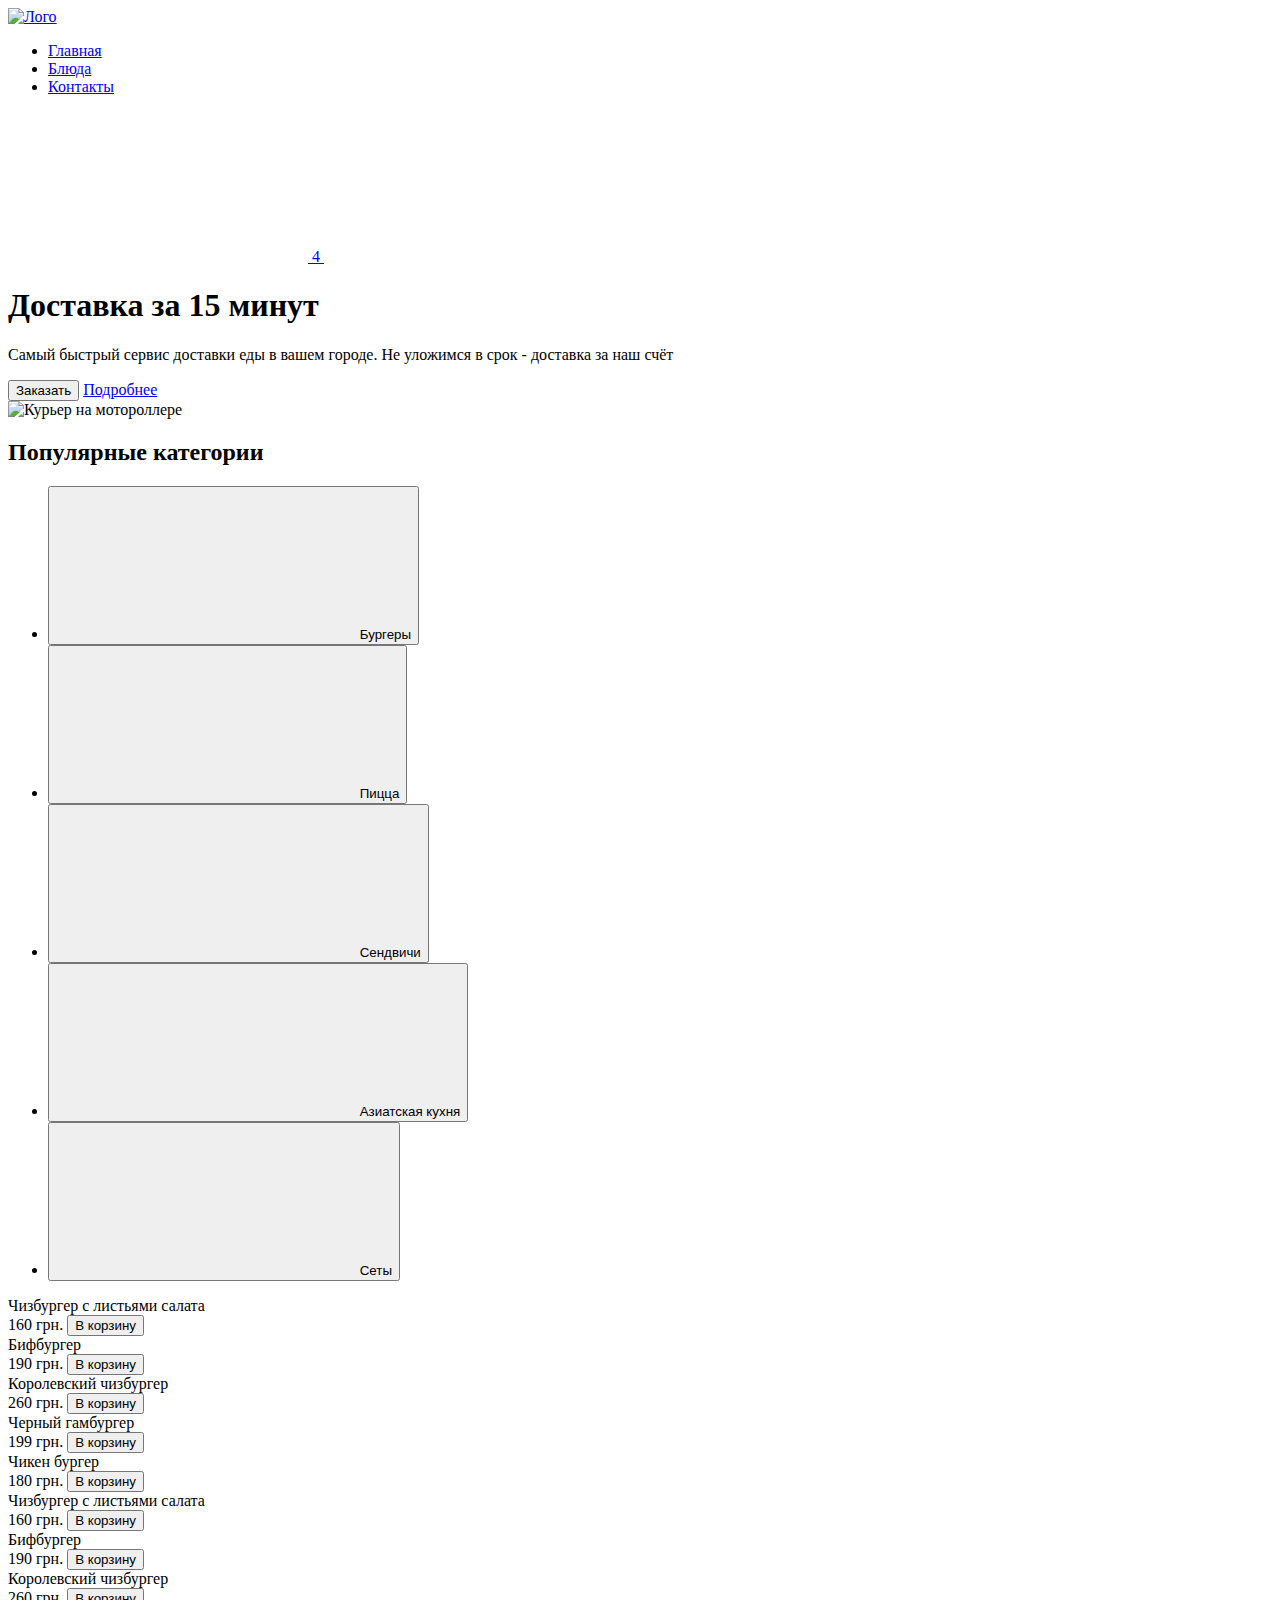
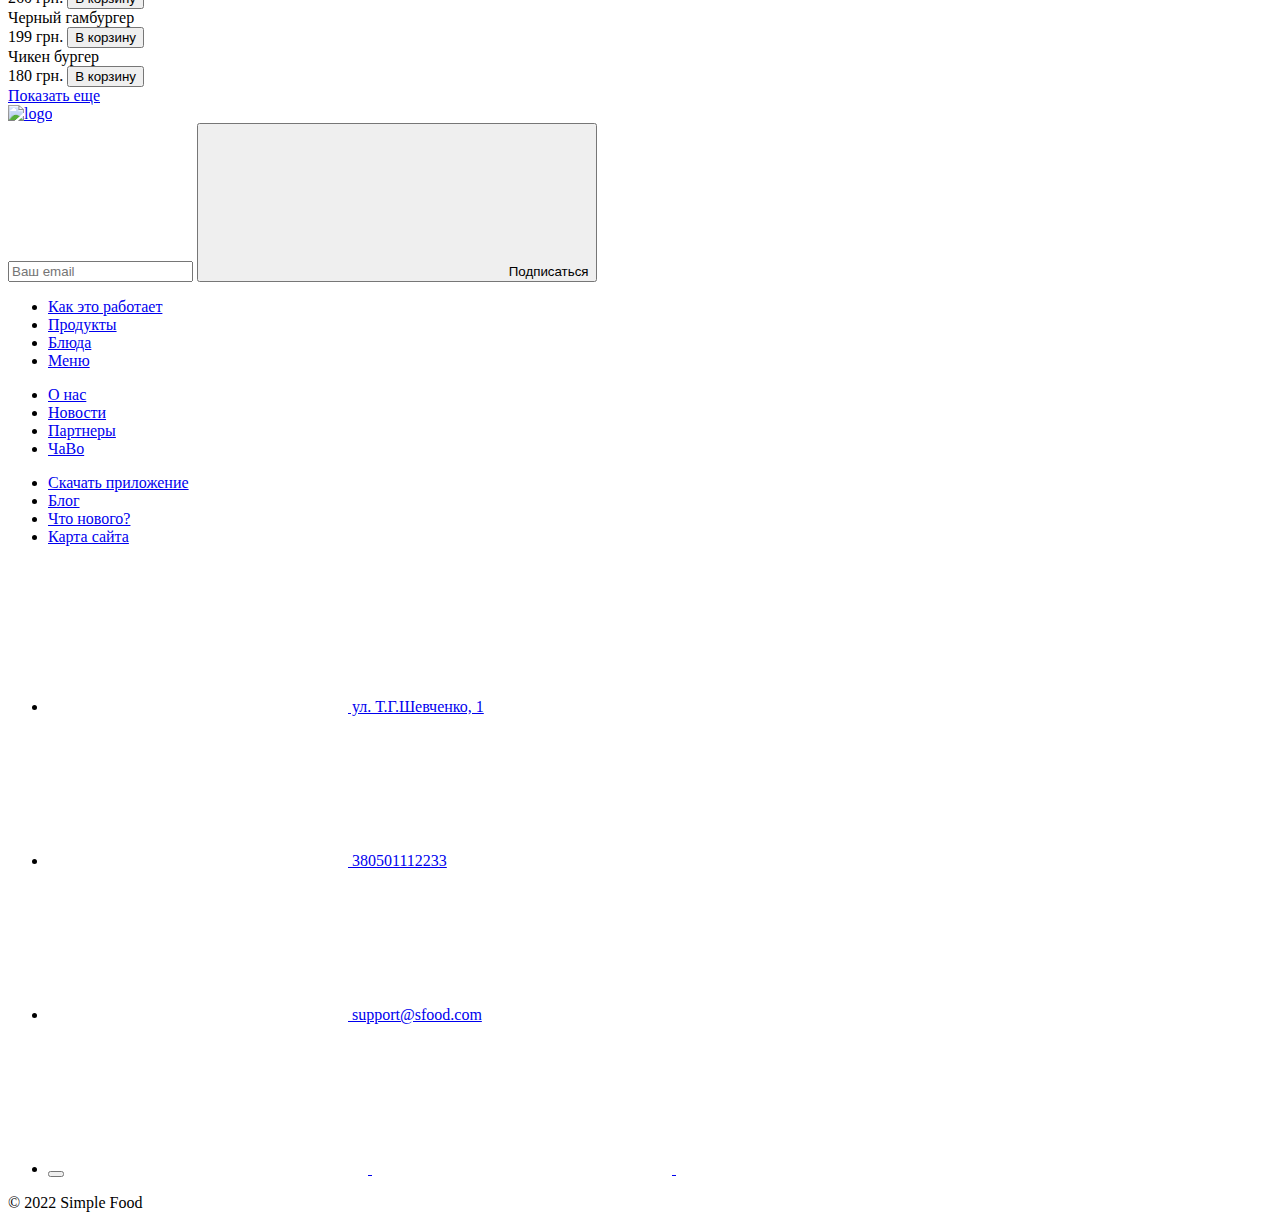
==== index.html @ 5a2f3fa0 "Add files via upload" ====
<!DOCTYPE html>
<html lang="ru">

<head>
  <meta charset="UTF-8">
  <meta http-equiv="X-UA-Compatible" content="IE=edge">
  <meta name="viewport" content="width=device-width, initial-scale=1.0">
  <title>Simple Food | Главная страница</title>
  <link rel="icon" href="images/favicon@2x.svg" type="image/x-icon">
  <link rel="shortcut icon" href="images/favicon.svg" type="image/x-icon">
  <link rel="stylesheet" href="css/style.min.css">
</head>

<body>

  <header class="header">
  <div class="container">
    <div class="header__inner">
      <a class="logo" href="#">
        <img class="logo__img" src="images/logo.svg" width="200" height="39" alt="Лого">
      </a>
      <nav class="menu">
        <ul class="menu__list">
          <li class="menu__list-item">
            <a class="menu__list-link" href="#">
              Главная
            </a>
          </li>
          <li class="menu__list-item">
            <a class="menu__list-link" href="#">
              Блюда
            </a>
          </li>
          <li class="menu__list-item">
            <a class="menu__list-link" href="#">
              Контакты
            </a>
          </li>
        </ul>
        <div class="user-nav">
          <a class="user-nav__link" href="#">
            <svg class="user-nav__link-svg">
              <use xlink:href="images/sprite.svg#icon-search"></use>
            </svg>
          </a>
          <a class="user-nav__link" href="#">
            <span class="user-nav__num">
              4
            </span>
            <svg class="user-nav__link-svg">
              <use xlink:href="images/sprite.svg#icon-cart"></use>
            </svg>
          </a>
        </div>
      </nav>
    </div>
</header>
  
  <mail>
    
    <section class="hero section">
  <div class="container">
    <div class="hero__inner">
      <div class="hero__aside">
        <h1 class="hero__title title">
          Доставка
          <span class="hero__subtitle" >за 15 минут</span>
        </h1>
        <p class="hero__text">
          Самый быстрый сервис доставки еды в вашем городе. Не уложимся в срок - доставка за наш счёт
        </p>
        <div class="hero__wrapper">
          <button class="hero__btn btn">
            Заказать
          </button>
          <a class="link" href="#">
            Подробнее
          </a>
        </div>
      </div>
      <img class="hero__img" src="images/guy.png" alt="Курьер на мотороллере">
    </div>
  </div>
</section>
    <section class="categories section">
  <div class="container">
    <h2 class="categories__title title">
      Популярные категории
    </h2>
    <ul class="filters">
      <li class="filters__item">
        <button class="filters__item-btn btn" type="button" data-filter=".category-burgers">
          <svg class="filters__link-svg">
            <use xlink:href="images/sprite.svg#icon-category-burger"></use>
          </svg>
          Бургеры
        </button>
      </li>
      <li class="filters__item">
        <button class="filters__item-btn btn" type="button" data-filter=".category-pizza">
          <svg class="filters__link-svg">
            <use xlink:href="images/sprite.svg#icon-category-pizza"></use>
          </svg>
          Пицца
        </button>
      </li>
      <li class="filters__item">
        <button class="filters__item-btn btn" type="button" data-filter=".category-sandwich">
          <svg class="filters__link-svg">
            <use xlink:href="images/sprite.svg#icon-category-sandvich"></use>
          </svg>
          Сендвичи
        </button>
      </li>
      <li class="filters__item">
        <button class="filters__item-btn btn" type="button" data-filter=".category-asianfood">
          <svg class="filters__link-svg">
            <use xlink:href="images/sprite.svg#icon-category-asia"></use>
          </svg>
          Азиатская кухня
        </button>
      </li>
      <li class="filters__item">
        <button class="filters__item-btn btn" type="button" data-filter=".category-setmenu">
          <svg class="filters__link-svg">
            <use xlink:href="images/sprite.svg#icon-category-dish"></use>
          </svg>
          Cеты
        </button>
      </li>
    </ul>
    <div class="categories__content">
      <article class="categories__item categories__item--chees mix category-burgers">
        <div class="categories__item-name">
          Чизбургер с листьями салата
        </div>
        <div class="categories__item-box">
          <span class="categories__item-sum">
            160 грн.
          </span>
          <button class="categories__btn btn">
            В корзину
          </button>
        </div>
      </article>
      <article class="categories__item categories__item--beef mix category-burgers">
        <div class="categories__item-name">
          Бифбургер
        </div>
        <div class="categories__item-box">
          <span class="categories__item-sum">
            190 грн.
          </span>
          <button class="categories__btn btn">
            В корзину
          </button>
        </div>
      </article>
      <article class="categories__item categories__item--king mix category-burgers">
        <div class="categories__item-name">
          Королевский чизбургер
        </div>
        <div class="categories__item-box">
          <span class="categories__item-sum">
            260 грн.
          </span>
          <button class="categories__btn btn">
            В корзину
          </button>
        </div>
      </article>
      <article class="categories__item categories__item--black mix category-burgers">
        <div class="categories__item-name">
          Черный гамбургер
        </div>
        <div class="categories__item-box">
          <span class="categories__item-sum">
            199 грн.
          </span>
          <button class="categories__btn btn">
            В корзину
          </button>
        </div>
      </article>
      <article class="categories__item categories__item--cheeken mix category-burgers">
        <div class="categories__item-name">
          Чикен бургер
        </div>
        <div class="categories__item-box">
          <span class="categories__item-sum">
            180 грн.
          </span>
          <button class="categories__btn btn">
            В корзину
          </button>
        </div>
      </article>
      <article class="categories__item categories__item--chees mix category-burgers">
        <div class="categories__item-name">
          Чизбургер с листьями салата
        </div>
        <div class="categories__item-box">
          <span class="categories__item-sum">
            160 грн.
          </span>
          <button class="categories__btn btn">
            В корзину
          </button>
        </div>
      </article>
      <article class="categories__item categories__item--beef mix category-burgers">
        <div class="categories__item-name">
          Бифбургер
        </div>
        <div class="categories__item-box">
          <span class="categories__item-sum">
            190 грн.
          </span>
          <button class="categories__btn btn">
            В корзину
          </button>
        </div>
      </article>
      <article class="categories__item categories__item--king mix category-burgers">
        <div class="categories__item-name">
          Королевский чизбургер
        </div>
        <div class="categories__item-box">
          <span class="categories__item-sum">
            260 грн.
          </span>
          <button class="categories__btn btn">
            В корзину
          </button>
        </div>
      </article>
      <article class="categories__item categories__item--black mix category-burgers">
        <div class="categories__item-name">
          Черный гамбургер
        </div>
        <div class="categories__item-box">
          <span class="categories__item-sum">
            199 грн.
          </span>
          <button class="categories__btn btn">
            В корзину
          </button>
        </div>
      </article>
      <article class="categories__item categories__item--cheeken mix category-burgers">
        <div class="categories__item-name">
          Чикен бургер
        </div>
        <div class="categories__item-box">
          <span class="categories__item-sum">
            180 грн.
          </span>
          <button class="categories__btn btn">
            В корзину
          </button>
        </div>
      </article>
    </div>
    <a class="link" href="#">
      Показать еще
    </a>
  </div>
</section>
    
  </mail>

  <footer class="footer">
  <div class="container">
    <div class="footer-top">
      <div class="footer-top__items footer-top__form">
        <a class="logo footer-top__logo" href="#">
          <img class="logo__img" src="images/logo.svg" alt="logo">
        </a>
        <form class="footer-top__form" action="#">
          <input class="footer-top__form-input" type="email" placeholder="Ваш email" required>
          <button class="footer-top__form-btn btn" type="submit">
            <svg class="footer-top__form-svg">
              <use xlink:href="images/sprite.svg#icon-telegram"></use>
            </svg>
            Подписаться
          </button>
        </form>
      </div>
      <ul class="footer-top__items">
        <li class="footer-top__item">
          <a class="footer-top__link" href="#">
            Как это работает
          </a>
        </li>
        <li class="footer-top__item">
          <a class="footer-top__link" href="#">
            Продукты
          </a>
        </li>
        <li class="footer-top__item">
          <a class="footer-top__link" href="#">
            Блюда
          </a>
        </li>
        <li class="footer-top__item">
          <a class="footer-top__link" href="#">
            Меню
          </a>
        </li>
      </ul>
      <ul class="footer-top__items">
        <li class="footer-top__item">
          <a class="footer-top__link" href="#">
            О нас
          </a>
        </li>
        <li class="footer-top__item">
          <a class="footer-top__link" href="#">
            Новости
          </a>
        </li>
        <li class="footer-top__item">
          <a class="footer-top__link" href="#">
            Партнеры
          </a>
        </li>
        <li class="footer-top__item">
          <a class="footer-top__link" href="#">ЧаВо</a>
        </li>
      </ul>
      <ul class="footer-top__items">
        <li class="footer-top__item">
          <a class="footer-top__link" href="#">
            Скачать приложение
          </a>
        </li>
        <li class="footer-top__item">
          <a class="footer-top__link" href="#">
            Блог
          </a>
        </li>
        <li class="footer-top__item">
          <a class="footer-top__link" href="#">
            Что нового?
          </a>
        </li>
        <li class="footer-top__item">
          <a class="footer-top__link" href="#">
            Карта сайта
          </a>
        </li>
      </ul>
      <ul class="footer-top__items">
        <li class="footer-top__item footer-top__item-contact footer-top__item-contact--address">
          <a class="footer-top__link" href="#">
            <svg class="user-nav__link-svg">
              <use xlink:href="images/sprite.svg#icon-location"></use>
            </svg>
            ул. Т.Г.Шевченко, 1
          </a>
        </li>
        <li class="footer-top__item footer-top__item-contact footer-top__item-contact--phone">
          <a class="footer-top__link" href="#">
            <svg class="user-nav__link-svg">
              <use xlink:href="images/sprite.svg#icon-call"></use>
            </svg>
            380501112233
          </a>
        </li>
        <li class="footer-top__item footer-top__item-contact footer-top__item-contact--email">
          <a class="footer-top__link" href="#">
            <svg class="user-nav__link-svg">
              <use xlink:href="images/sprite.svg#icon-message"></use>
            </svg>
            support@sfood.com
          </a>
        </li>
        <li class="footer-top__item footer-top__social-list">
          <button class="pop-btn">
            <a class="pop-link" href="#http://facebook.com" target="_blank">
            </a>
          </button>
          <a class="footer-top__social-link" href="http://facebook.com" target="_blank">
            <svg class="footer-top__link-svg">
              <use xlink:href="images/sprite.svg#icon-facebook"></use>
            </svg>
          </a>
          <a class="footer-top__social-link" href="http://twitter.com" target="_blank">
            <svg class="footer-top__link-svg">
              <use xlink:href="images/sprite.svg#icon-twitter"></use>
            </svg>
          </a>
          <a class="footer-top__social-link" href="http://instagram.com" target="_blank">
            <svg class="footer-top__link-svg">
              <use xlink:href="images/sprite.svg#icon-instagram"></use>
            </svg>
          </a>
        </li>
      </ul>
    </div>
  </div>
  <div class="footer-bottom">
    <p class="footer-bottom__copy">
      © 2022 Simple Food
    </p>
  </div>

</footer>
  
  <script src="js/main.min.js"></script>
</body>

</html>
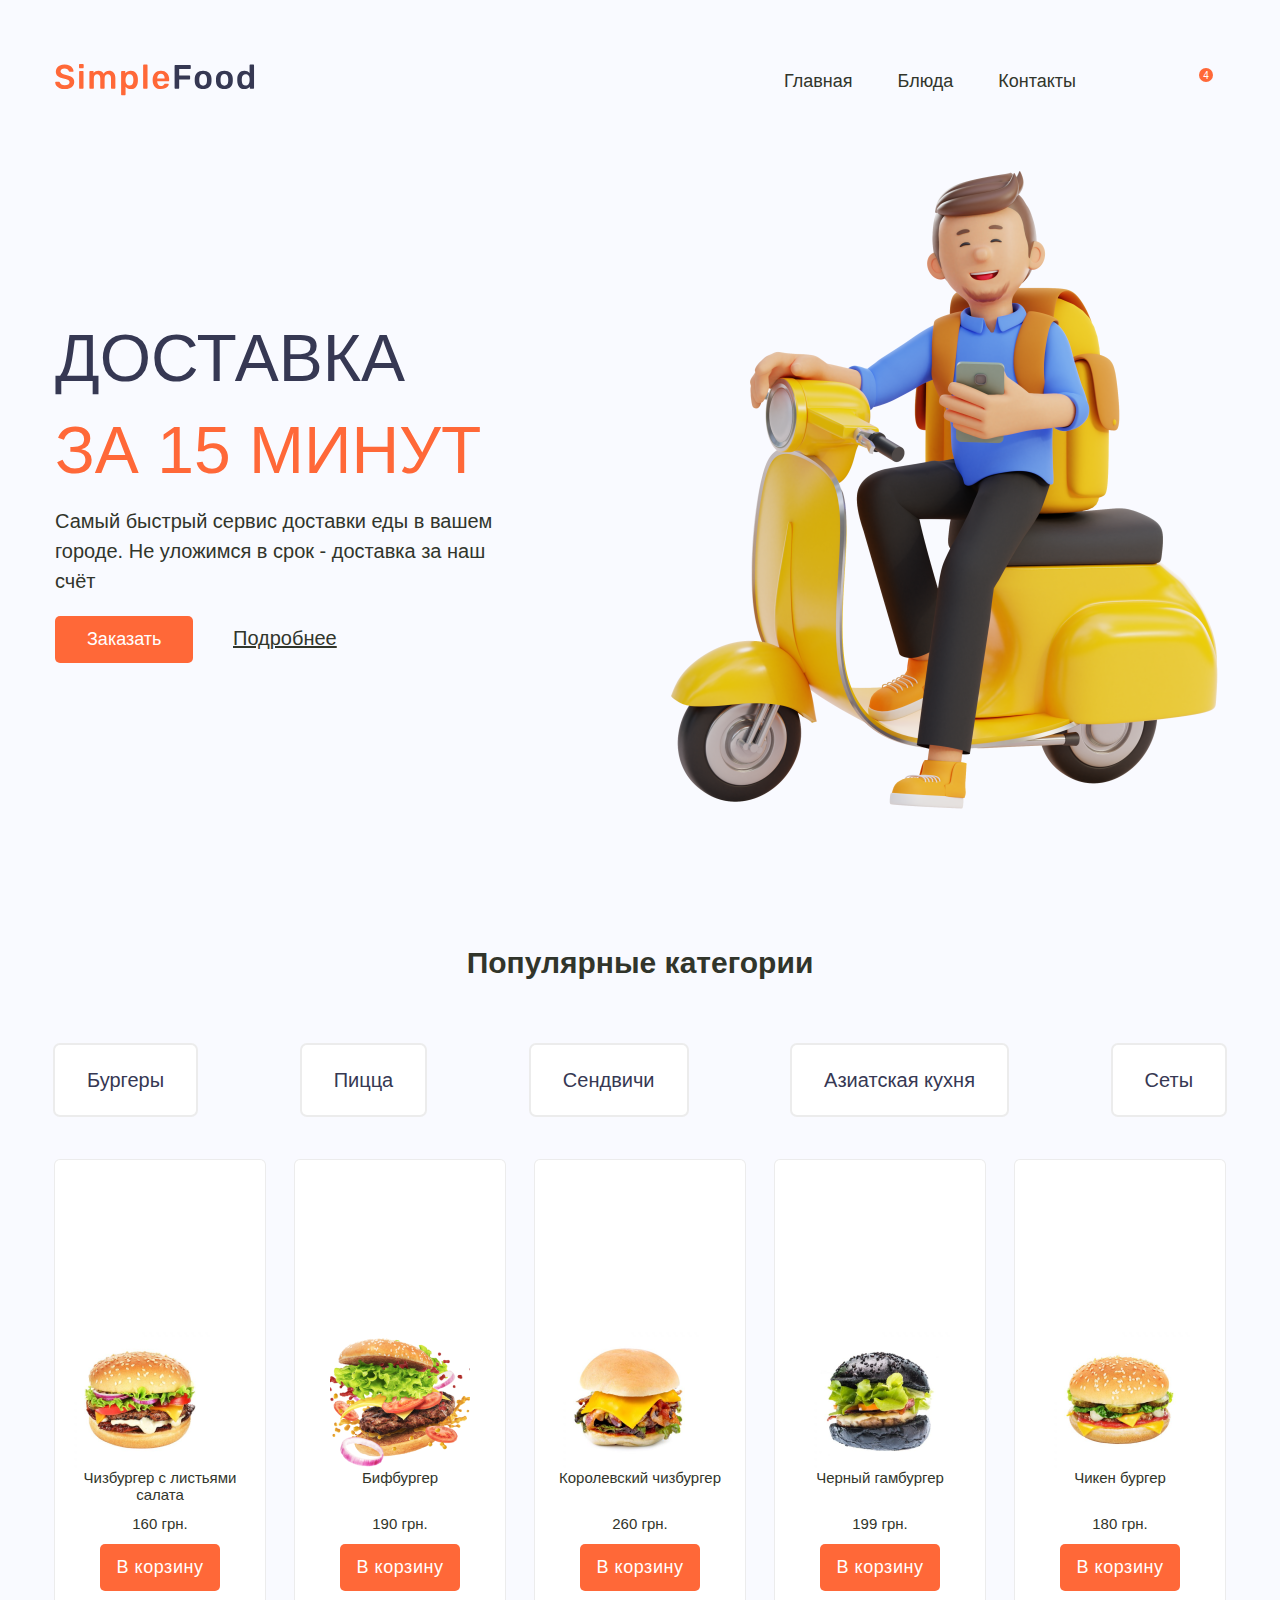
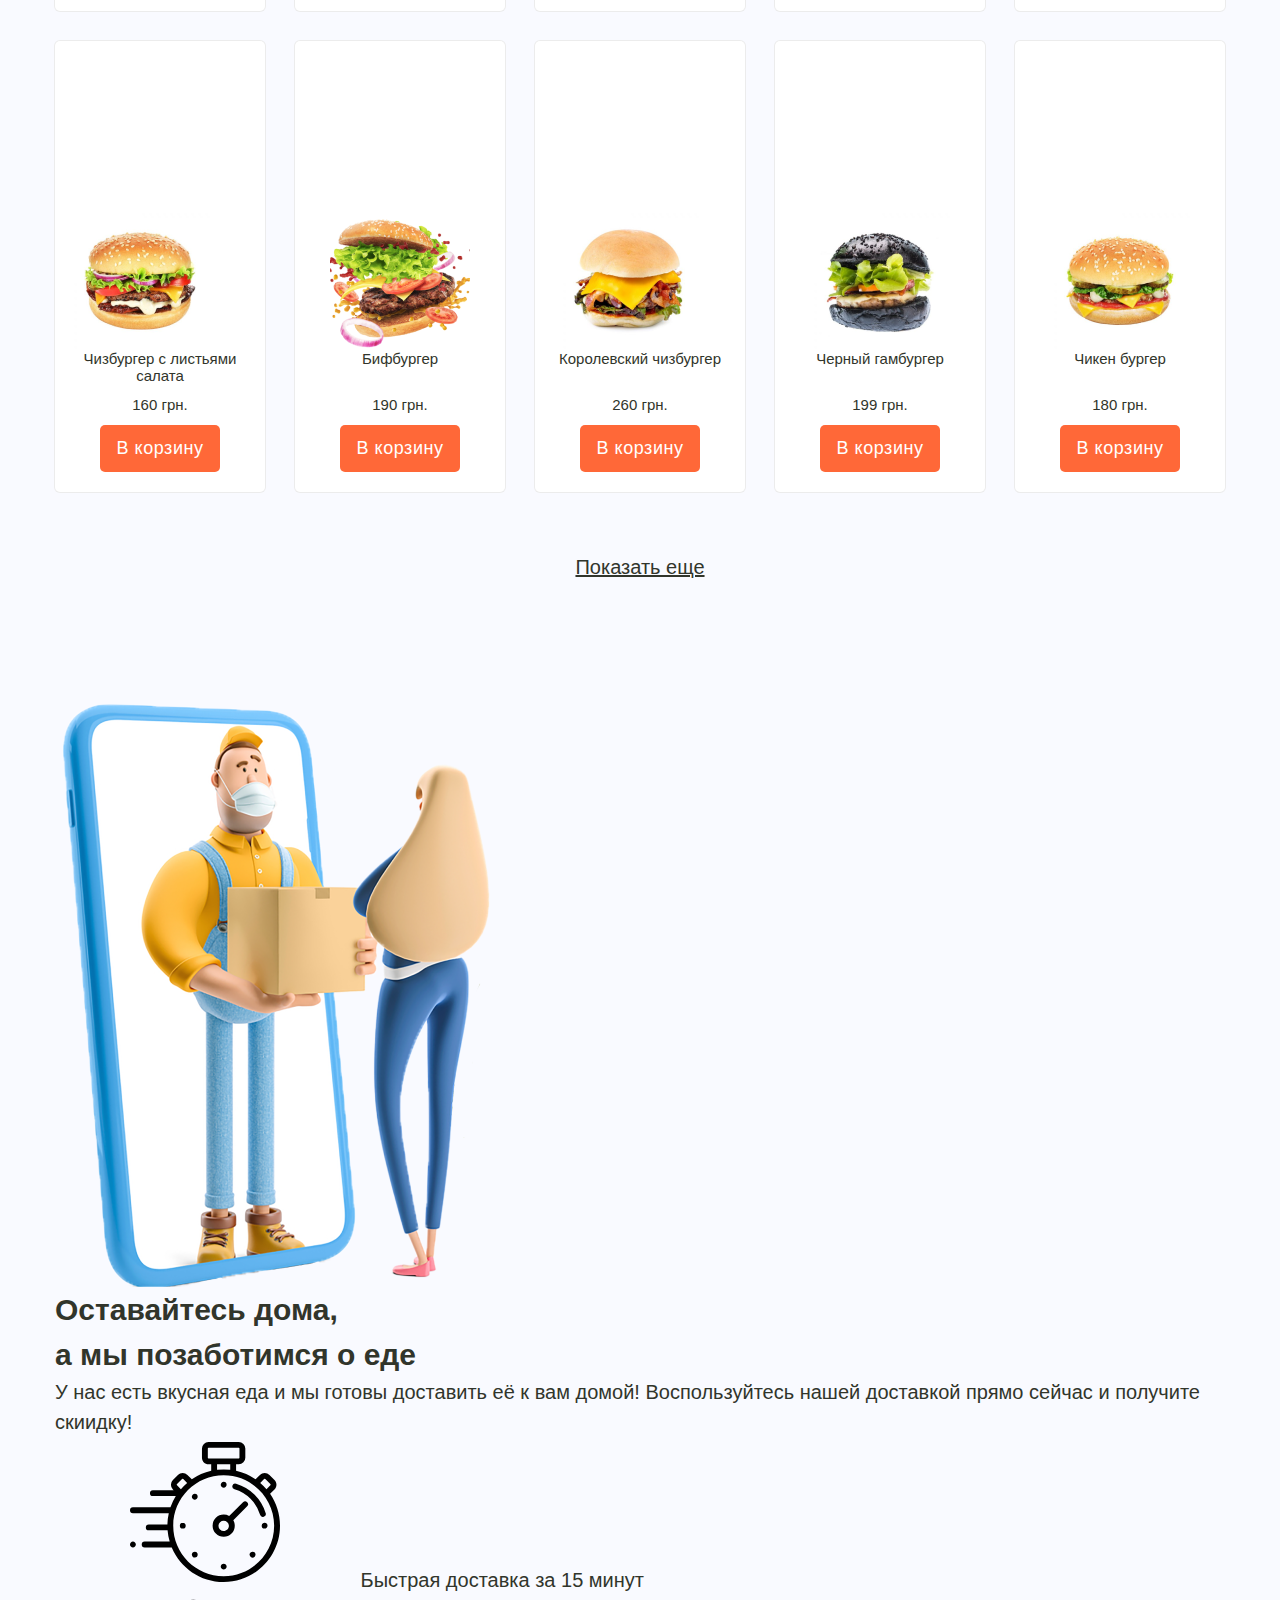
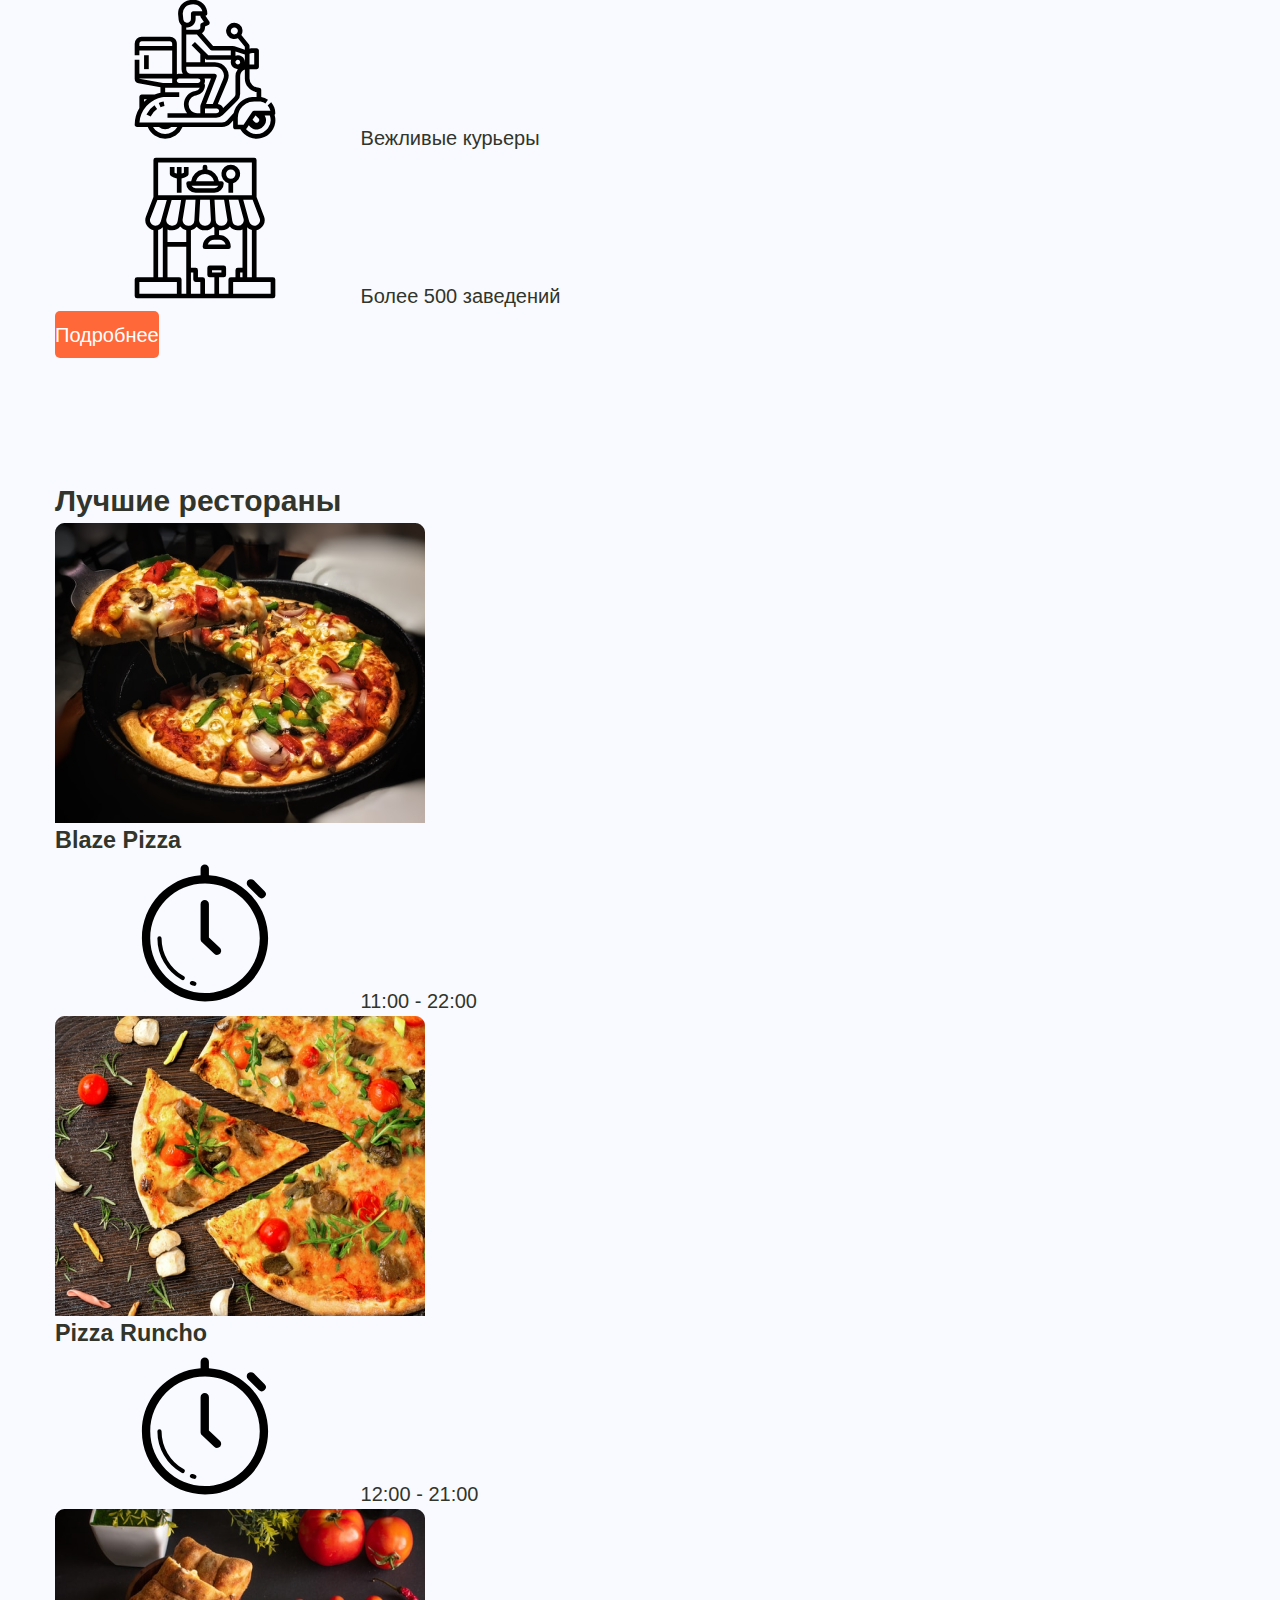
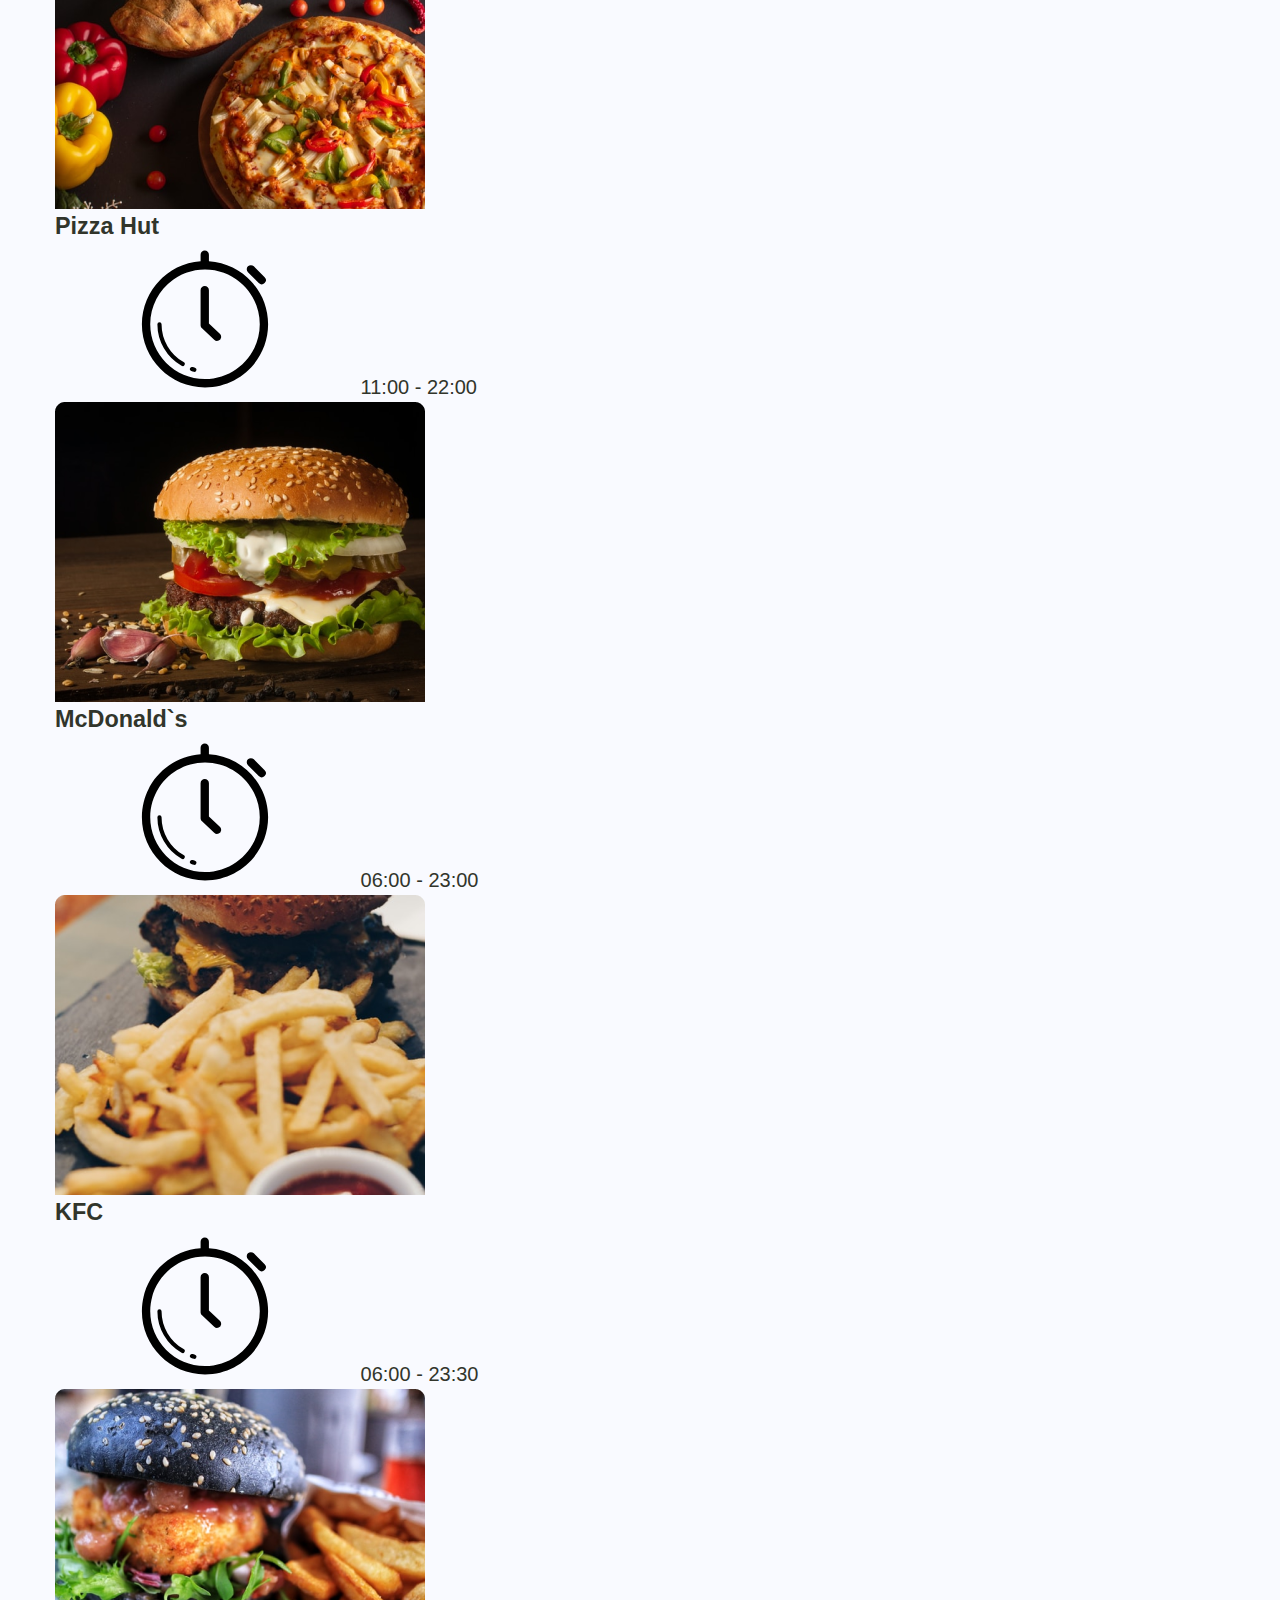
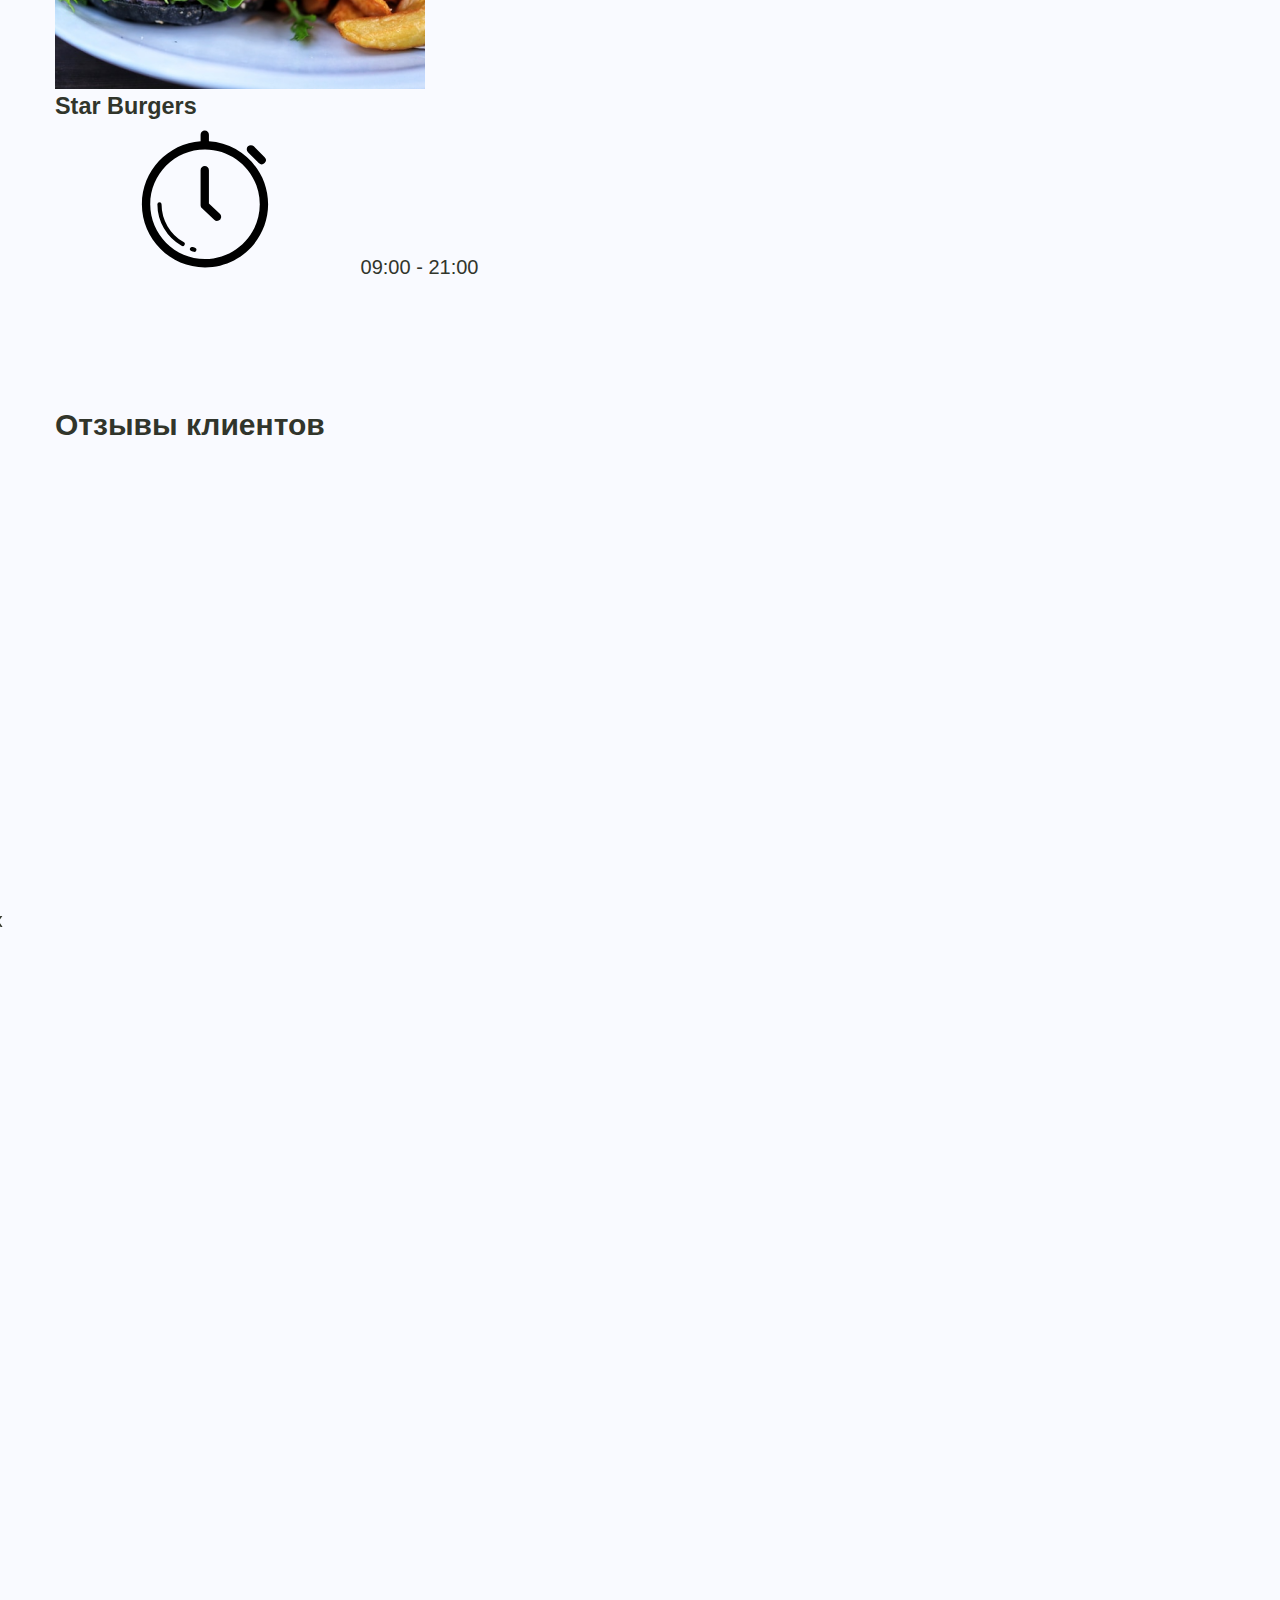
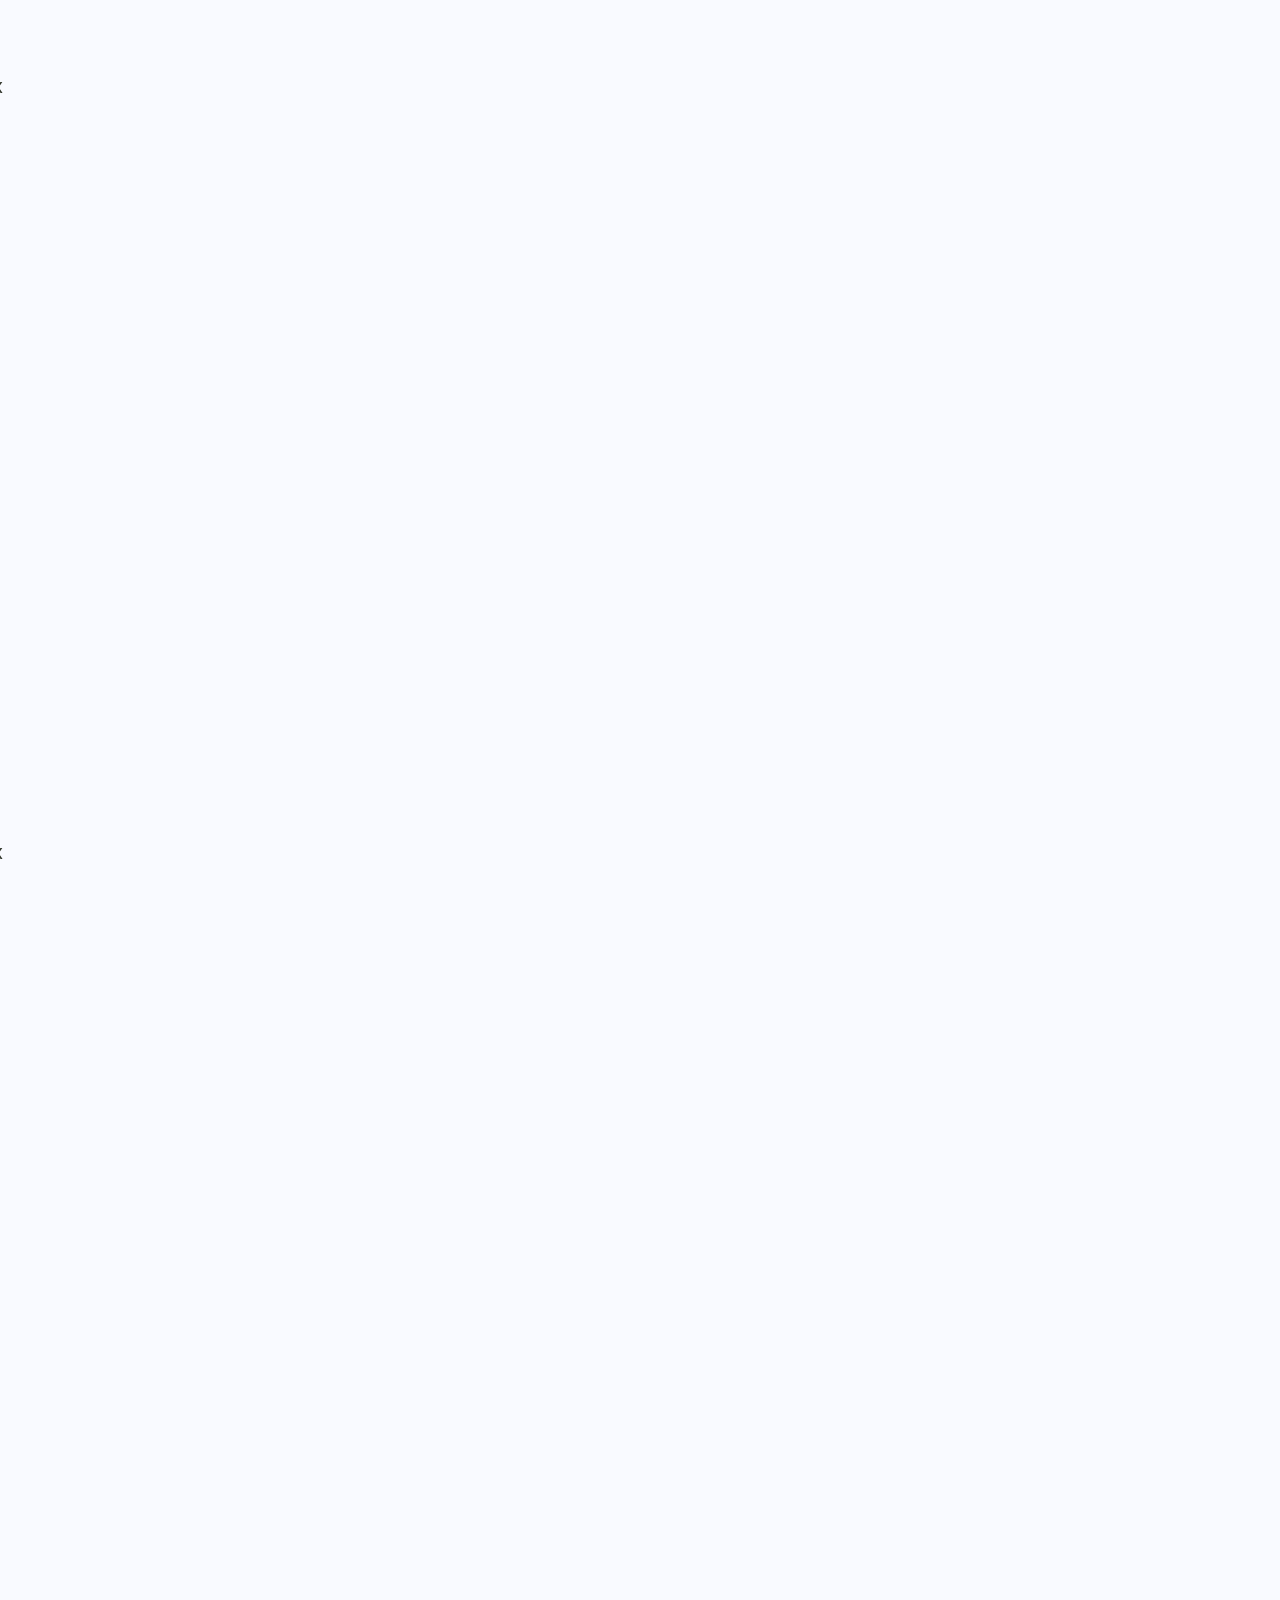
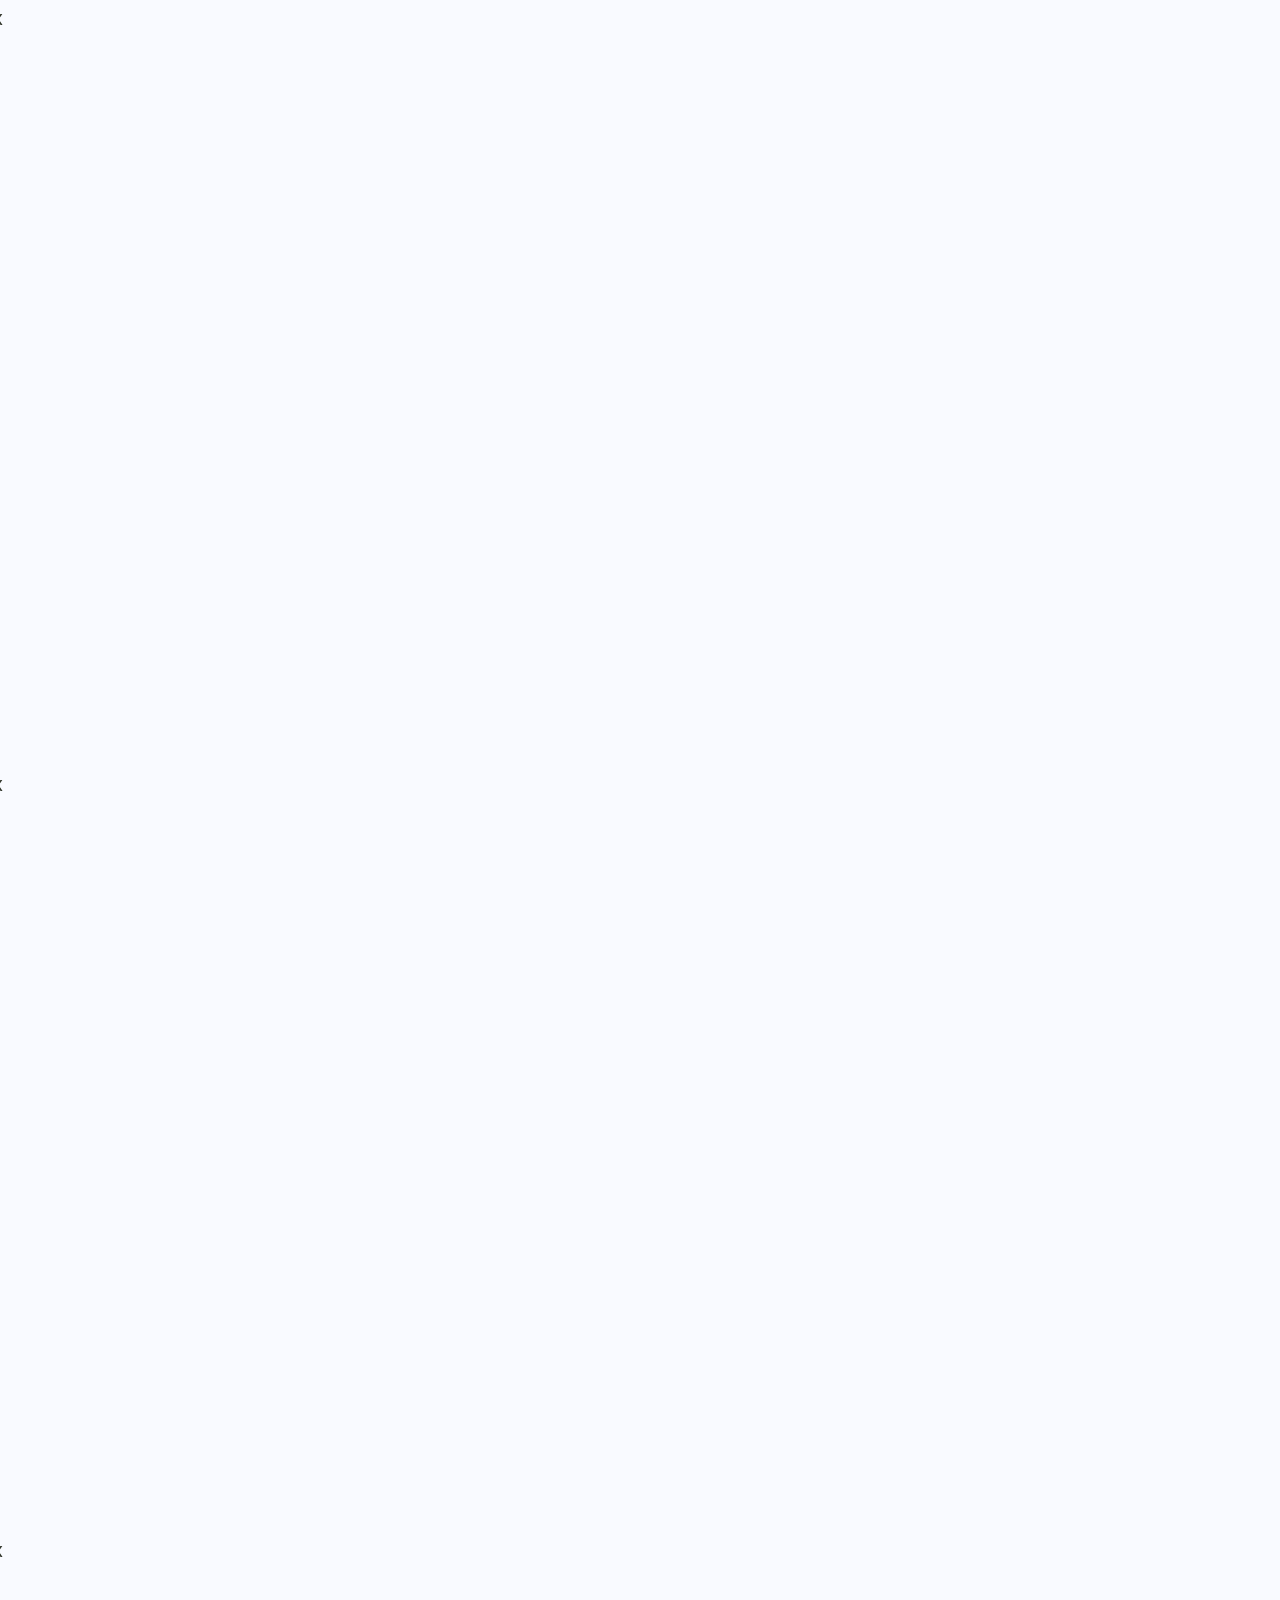
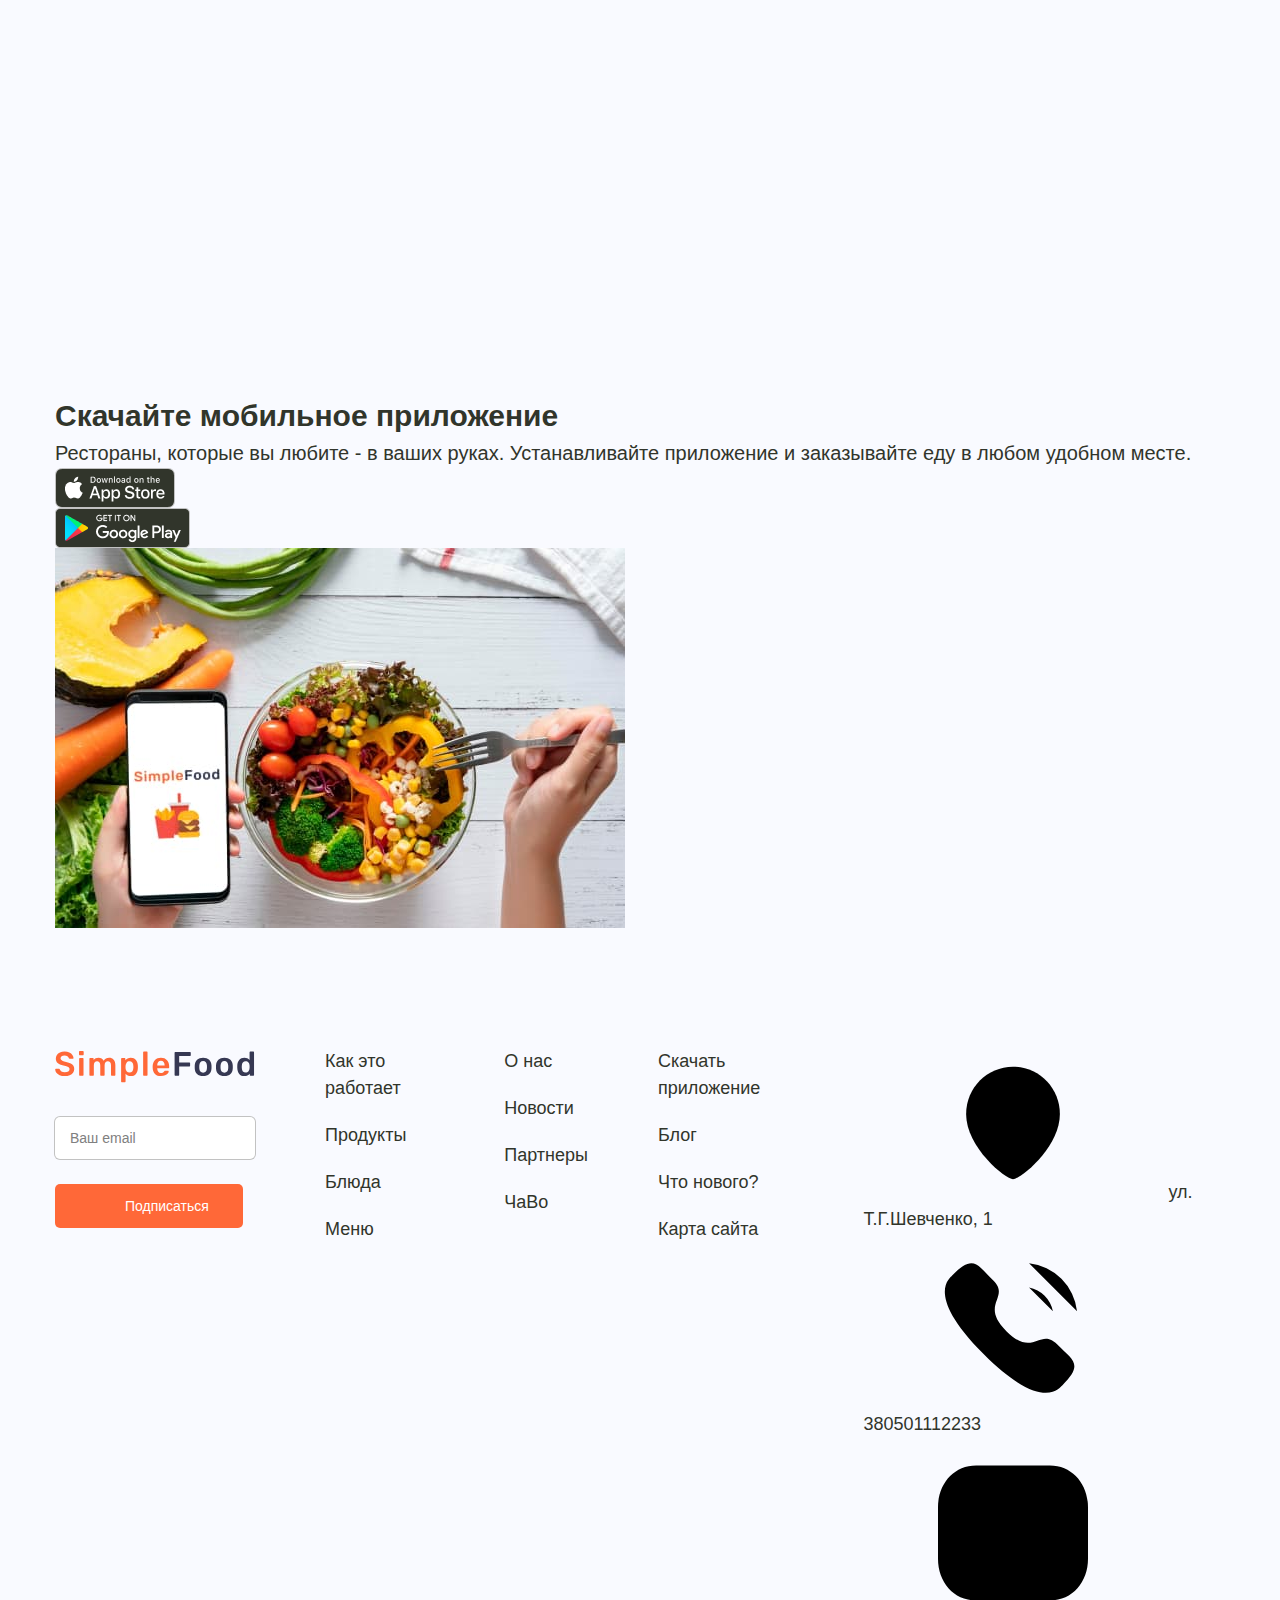
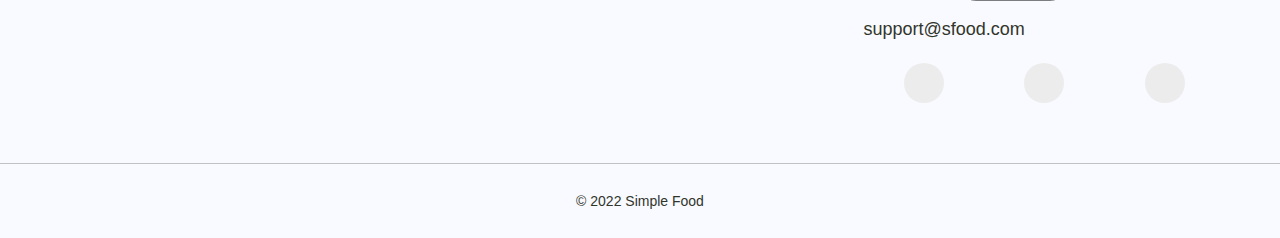
==== commit 49e2b965: "Add files via upload" ====
--- a/index.html
+++ b/index.html
@@ -1,413 +1,718 @@
-<!DOCTYPE html>
-<html lang="ru">
-
-<head>
-  <meta charset="UTF-8">
-  <meta http-equiv="X-UA-Compatible" content="IE=edge">
-  <meta name="viewport" content="width=device-width, initial-scale=1.0">
-  <title>Simple Food | Главная страница</title>
-  <link rel="icon" href="images/favicon@2x.svg" type="image/x-icon">
-  <link rel="shortcut icon" href="images/favicon.svg" type="image/x-icon">
-  <link rel="stylesheet" href="css/style.min.css">
-</head>
-
-<body>
-
-  <header class="header">
-  <div class="container">
-    <div class="header__inner">
-      <a class="logo" href="#">
-        <img class="logo__img" src="images/logo.svg" width="200" height="39" alt="Лого">
-      </a>
-      <nav class="menu">
-        <ul class="menu__list">
-          <li class="menu__list-item">
-            <a class="menu__list-link" href="#">
-              Главная
-            </a>
-          </li>
-          <li class="menu__list-item">
-            <a class="menu__list-link" href="#">
-              Блюда
-            </a>
-          </li>
-          <li class="menu__list-item">
-            <a class="menu__list-link" href="#">
-              Контакты
-            </a>
-          </li>
-        </ul>
-        <div class="user-nav">
-          <a class="user-nav__link" href="#">
-            <svg class="user-nav__link-svg">
-              <use xlink:href="images/sprite.svg#icon-search"></use>
-            </svg>
-          </a>
-          <a class="user-nav__link" href="#">
-            <span class="user-nav__num">
-              4
-            </span>
-            <svg class="user-nav__link-svg">
-              <use xlink:href="images/sprite.svg#icon-cart"></use>
-            </svg>
-          </a>
-        </div>
-      </nav>
-    </div>
-</header>
-  
-  <mail>
-    
-    <section class="hero section">
-  <div class="container">
-    <div class="hero__inner">
-      <div class="hero__aside">
-        <h1 class="hero__title title">
-          Доставка
-          <span class="hero__subtitle" >за 15 минут</span>
-        </h1>
-        <p class="hero__text">
-          Самый быстрый сервис доставки еды в вашем городе. Не уложимся в срок - доставка за наш счёт
-        </p>
-        <div class="hero__wrapper">
-          <button class="hero__btn btn">
-            Заказать
-          </button>
-          <a class="link" href="#">
-            Подробнее
-          </a>
-        </div>
-      </div>
-      <img class="hero__img" src="images/guy.png" alt="Курьер на мотороллере">
-    </div>
-  </div>
-</section>
-    <section class="categories section">
-  <div class="container">
-    <h2 class="categories__title title">
-      Популярные категории
-    </h2>
-    <ul class="filters">
-      <li class="filters__item">
-        <button class="filters__item-btn btn" type="button" data-filter=".category-burgers">
-          <svg class="filters__link-svg">
-            <use xlink:href="images/sprite.svg#icon-category-burger"></use>
-          </svg>
-          Бургеры
-        </button>
-      </li>
-      <li class="filters__item">
-        <button class="filters__item-btn btn" type="button" data-filter=".category-pizza">
-          <svg class="filters__link-svg">
-            <use xlink:href="images/sprite.svg#icon-category-pizza"></use>
-          </svg>
-          Пицца
-        </button>
-      </li>
-      <li class="filters__item">
-        <button class="filters__item-btn btn" type="button" data-filter=".category-sandwich">
-          <svg class="filters__link-svg">
-            <use xlink:href="images/sprite.svg#icon-category-sandvich"></use>
-          </svg>
-          Сендвичи
-        </button>
-      </li>
-      <li class="filters__item">
-        <button class="filters__item-btn btn" type="button" data-filter=".category-asianfood">
-          <svg class="filters__link-svg">
-            <use xlink:href="images/sprite.svg#icon-category-asia"></use>
-          </svg>
-          Азиатская кухня
-        </button>
-      </li>
-      <li class="filters__item">
-        <button class="filters__item-btn btn" type="button" data-filter=".category-setmenu">
-          <svg class="filters__link-svg">
-            <use xlink:href="images/sprite.svg#icon-category-dish"></use>
-          </svg>
-          Cеты
-        </button>
-      </li>
-    </ul>
-    <div class="categories__content">
-      <article class="categories__item categories__item--chees mix category-burgers">
-        <div class="categories__item-name">
-          Чизбургер с листьями салата
-        </div>
-        <div class="categories__item-box">
-          <span class="categories__item-sum">
-            160 грн.
-          </span>
-          <button class="categories__btn btn">
-            В корзину
-          </button>
-        </div>
-      </article>
-      <article class="categories__item categories__item--beef mix category-burgers">
-        <div class="categories__item-name">
-          Бифбургер
-        </div>
-        <div class="categories__item-box">
-          <span class="categories__item-sum">
-            190 грн.
-          </span>
-          <button class="categories__btn btn">
-            В корзину
-          </button>
-        </div>
-      </article>
-      <article class="categories__item categories__item--king mix category-burgers">
-        <div class="categories__item-name">
-          Королевский чизбургер
-        </div>
-        <div class="categories__item-box">
-          <span class="categories__item-sum">
-            260 грн.
-          </span>
-          <button class="categories__btn btn">
-            В корзину
-          </button>
-        </div>
-      </article>
-      <article class="categories__item categories__item--black mix category-burgers">
-        <div class="categories__item-name">
-          Черный гамбургер
-        </div>
-        <div class="categories__item-box">
-          <span class="categories__item-sum">
-            199 грн.
-          </span>
-          <button class="categories__btn btn">
-            В корзину
-          </button>
-        </div>
-      </article>
-      <article class="categories__item categories__item--cheeken mix category-burgers">
-        <div class="categories__item-name">
-          Чикен бургер
-        </div>
-        <div class="categories__item-box">
-          <span class="categories__item-sum">
-            180 грн.
-          </span>
-          <button class="categories__btn btn">
-            В корзину
-          </button>
-        </div>
-      </article>
-      <article class="categories__item categories__item--chees mix category-burgers">
-        <div class="categories__item-name">
-          Чизбургер с листьями салата
-        </div>
-        <div class="categories__item-box">
-          <span class="categories__item-sum">
-            160 грн.
-          </span>
-          <button class="categories__btn btn">
-            В корзину
-          </button>
-        </div>
-      </article>
-      <article class="categories__item categories__item--beef mix category-burgers">
-        <div class="categories__item-name">
-          Бифбургер
-        </div>
-        <div class="categories__item-box">
-          <span class="categories__item-sum">
-            190 грн.
-          </span>
-          <button class="categories__btn btn">
-            В корзину
-          </button>
-        </div>
-      </article>
-      <article class="categories__item categories__item--king mix category-burgers">
-        <div class="categories__item-name">
-          Королевский чизбургер
-        </div>
-        <div class="categories__item-box">
-          <span class="categories__item-sum">
-            260 грн.
-          </span>
-          <button class="categories__btn btn">
-            В корзину
-          </button>
-        </div>
-      </article>
-      <article class="categories__item categories__item--black mix category-burgers">
-        <div class="categories__item-name">
-          Черный гамбургер
-        </div>
-        <div class="categories__item-box">
-          <span class="categories__item-sum">
-            199 грн.
-          </span>
-          <button class="categories__btn btn">
-            В корзину
-          </button>
-        </div>
-      </article>
-      <article class="categories__item categories__item--cheeken mix category-burgers">
-        <div class="categories__item-name">
-          Чикен бургер
-        </div>
-        <div class="categories__item-box">
-          <span class="categories__item-sum">
-            180 грн.
-          </span>
-          <button class="categories__btn btn">
-            В корзину
-          </button>
-        </div>
-      </article>
-    </div>
-    <a class="link" href="#">
-      Показать еще
-    </a>
-  </div>
-</section>
-    
-  </mail>
-
-  <footer class="footer">
-  <div class="container">
-    <div class="footer-top">
-      <div class="footer-top__items footer-top__form">
-        <a class="logo footer-top__logo" href="#">
-          <img class="logo__img" src="images/logo.svg" alt="logo">
-        </a>
-        <form class="footer-top__form" action="#">
-          <input class="footer-top__form-input" type="email" placeholder="Ваш email" required>
-          <button class="footer-top__form-btn btn" type="submit">
-            <svg class="footer-top__form-svg">
-              <use xlink:href="images/sprite.svg#icon-telegram"></use>
-            </svg>
-            Подписаться
-          </button>
-        </form>
-      </div>
-      <ul class="footer-top__items">
-        <li class="footer-top__item">
-          <a class="footer-top__link" href="#">
-            Как это работает
-          </a>
-        </li>
-        <li class="footer-top__item">
-          <a class="footer-top__link" href="#">
-            Продукты
-          </a>
-        </li>
-        <li class="footer-top__item">
-          <a class="footer-top__link" href="#">
-            Блюда
-          </a>
-        </li>
-        <li class="footer-top__item">
-          <a class="footer-top__link" href="#">
-            Меню
-          </a>
-        </li>
-      </ul>
-      <ul class="footer-top__items">
-        <li class="footer-top__item">
-          <a class="footer-top__link" href="#">
-            О нас
-          </a>
-        </li>
-        <li class="footer-top__item">
-          <a class="footer-top__link" href="#">
-            Новости
-          </a>
-        </li>
-        <li class="footer-top__item">
-          <a class="footer-top__link" href="#">
-            Партнеры
-          </a>
-        </li>
-        <li class="footer-top__item">
-          <a class="footer-top__link" href="#">ЧаВо</a>
-        </li>
-      </ul>
-      <ul class="footer-top__items">
-        <li class="footer-top__item">
-          <a class="footer-top__link" href="#">
-            Скачать приложение
-          </a>
-        </li>
-        <li class="footer-top__item">
-          <a class="footer-top__link" href="#">
-            Блог
-          </a>
-        </li>
-        <li class="footer-top__item">
-          <a class="footer-top__link" href="#">
-            Что нового?
-          </a>
-        </li>
-        <li class="footer-top__item">
-          <a class="footer-top__link" href="#">
-            Карта сайта
-          </a>
-        </li>
-      </ul>
-      <ul class="footer-top__items">
-        <li class="footer-top__item footer-top__item-contact footer-top__item-contact--address">
-          <a class="footer-top__link" href="#">
-            <svg class="user-nav__link-svg">
-              <use xlink:href="images/sprite.svg#icon-location"></use>
-            </svg>
-            ул. Т.Г.Шевченко, 1
-          </a>
-        </li>
-        <li class="footer-top__item footer-top__item-contact footer-top__item-contact--phone">
-          <a class="footer-top__link" href="#">
-            <svg class="user-nav__link-svg">
-              <use xlink:href="images/sprite.svg#icon-call"></use>
-            </svg>
-            380501112233
-          </a>
-        </li>
-        <li class="footer-top__item footer-top__item-contact footer-top__item-contact--email">
-          <a class="footer-top__link" href="#">
-            <svg class="user-nav__link-svg">
-              <use xlink:href="images/sprite.svg#icon-message"></use>
-            </svg>
-            support@sfood.com
-          </a>
-        </li>
-        <li class="footer-top__item footer-top__social-list">
-          <button class="pop-btn">
-            <a class="pop-link" href="#http://facebook.com" target="_blank">
-            </a>
-          </button>
-          <a class="footer-top__social-link" href="http://facebook.com" target="_blank">
-            <svg class="footer-top__link-svg">
-              <use xlink:href="images/sprite.svg#icon-facebook"></use>
-            </svg>
-          </a>
-          <a class="footer-top__social-link" href="http://twitter.com" target="_blank">
-            <svg class="footer-top__link-svg">
-              <use xlink:href="images/sprite.svg#icon-twitter"></use>
-            </svg>
-          </a>
-          <a class="footer-top__social-link" href="http://instagram.com" target="_blank">
-            <svg class="footer-top__link-svg">
-              <use xlink:href="images/sprite.svg#icon-instagram"></use>
-            </svg>
-          </a>
-        </li>
-      </ul>
-    </div>
-  </div>
-  <div class="footer-bottom">
-    <p class="footer-bottom__copy">
-      © 2022 Simple Food
-    </p>
-  </div>
-
-</footer>
-  
-  <script src="js/main.min.js"></script>
-</body>
-
+<!DOCTYPE html>
+<html lang="ru">
+<head>
+  <meta charset="UTF-8">
+  <meta http-equiv="X-UA-Compatible" content="IE=edge">
+  <meta name="viewport" content="width=device-width, initial-scale=1.0">
+  <title>Simple Food | Главная страница</title>
+  <link rel="icon" href="images/favicon@2x.svg" type="image/x-icon">
+  <link rel="shortcut icon" href="images/favicon.svg" type="image/x-icon">
+  <link rel="stylesheet" href="css/style.min.css">
+</head>
+<body>
+<header class="header">
+  <div class="container">
+    <div class="header__inner">
+      <a class="logo" href="#">
+        <img class="logo__img" src="images/logo.svg" width="200" height="39" alt="Лого">
+      </a>
+      <nav class="menu">
+        <button class="menu__btn">
+          <span></span>
+        </button>
+        <ul class="menu__list">
+          <li class="menu__list-item">
+            <a class="menu__list-link" href="#">
+              Главная
+            </a>
+          </li>
+          <li class="menu__list-item">
+            <a class="menu__list-link" href="#">
+              Блюда
+            </a>
+          </li>
+          <li class="menu__list-item">
+            <a class="menu__list-link" href="#">
+              Контакты
+            </a>
+          </li>
+        </ul>
+
+        <div class="user-nav">
+          <a class="user-nav__link" href="#">
+            <span class="user-nav__svg" style="background-image: url('images/icons/icon-search.svg');"></span>
+          </a>
+          <a class="user-nav__link" href="#">
+            <span class="user-nav__num">
+              4
+            </span>
+            <span class="user-nav__svg" style="background-image: url('images/icons/icon-cart.svg');">
+            </span>
+          </a>
+        </div>
+      </nav>
+    </div>
+  </div>
+</header>
+
+<main class="main">
+
+  <section class="hero section">
+  <div class="container">
+    <div class="hero__inner">
+      <div class="hero__aside">
+        <h1 class="hero__title title">
+          Доставка<br>
+          <span class="hero__subtitle" >за 15 минут</span>
+        </h1>
+        <p class="hero__text">
+          Самый быстрый сервис доставки еды в вашем городе. Не уложимся в срок - доставка за наш счёт
+        </p>
+        <div class="hero__wrapper">
+          <button class="hero__btn btn" type="submit">
+            Заказать
+          </button>
+          <a class="hero__link link" href="#">
+            Подробнее
+          </a>
+        </div>
+      </div>
+      <img class="hero__img" src="images/guy.png" alt="Курьер на мотороллере" width="560" height="660">
+    </div>
+  </div>
+</section>
+  <section class="categories section">
+  <div class="container">
+    <h2 class="categories__title title">
+      Популярные категории
+    </h2>
+    <ul class="filters">
+      <li class="filters__item">
+        <button class="filters__item-btn btn filters__item-btn--active" type="button" data-filter=".category-burgers">
+          <span style="background-image: url('images/sprite.svg#icon-category-burger');"></span>
+          Бургеры
+        </button>
+      </li>
+      <li class="filters__item">
+        <button class="filters__item-btn btn" type="button" data-filter=".category-pizza">
+          <span style="background-image: url('images/sprite.svg#icon-category-pizza');"></span>
+          Пицца
+        </button>
+      </li>
+      <li class="filters__item">
+        <button class="filters__item-btn btn" type="button" data-filter=".category-sandwich">
+          <span style="background-image: url('images/sprite.svg#icon-category-sandvich');"></span>
+          Сендвичи
+        </button>
+      </li>
+      <li class="filters__item">
+        <button class="filters__item-btn btn" type="button" data-filter=".category-asianfood">
+          <span style="background-image: url('images/sprite.svg#icon-category-asia');"></span>
+          Азиатская кухня
+        </button>
+      </li>
+      <li class="filters__item">
+        <button class="filters__item-btn btn" type="button" data-filter=".category-setmenu">
+          <span style="background-image: url('images/sprite.svg#icon-category-dish');"></span>
+          Cеты
+        </button>
+      </li>
+    </ul>
+    <div class="categories__content">
+
+      <article class="categories__item mix category-burgers">
+        <div class="categories__item-name">
+          <img class="categories__img" src="images/food/chees-food.png" alt="Бургер" width="140" height="140">
+          Чизбургер с листьями салата
+        </div>
+        <div class="categories__item-box">
+          <span class="categories__item-sum">
+            160 грн.
+          </span>
+          <button class="categories__btn btn">
+            В корзину
+          </button>
+        </div>
+      </article>
+      <article class="categories__item mix category-burgers">
+        <div class="categories__item-name">
+          <img class="categories__img" src="images/food/beef-food.png" alt="Бургер" width="140" height="140">
+          Бифбургер
+        </div>
+        <div class="categories__item-box">
+          <span class="categories__item-sum">
+            190 грн.
+          </span>
+          <button class="categories__btn btn">
+            В корзину
+          </button>
+        </div>
+      </article>
+      <article class="categories__item mix category-burgers">
+        <div class="categories__item-name">
+          <img class="categories__img" src="images/food/king-food.png" alt="Бургер" width="140" height="140">
+          Королевский чизбургер
+        </div>
+        <div class="categories__item-box">
+          <span class="categories__item-sum">
+            260 грн.
+          </span>
+          <button class="categories__btn btn">
+            В корзину
+          </button>
+        </div>
+      </article>
+      <article class="categories__item mix category-burgers">
+        <div class="categories__item-name">
+          <img class="categories__img" src="images/food/black-food.png" alt="Бургер" width="140" height="140">
+          Черный гамбургер
+        </div>
+        <div class="categories__item-box">
+          <span class="categories__item-sum">
+            199 грн.
+          </span>
+          <button class="categories__btn btn">
+            В корзину
+          </button>
+        </div>
+      </article>
+      <article class="categories__item mix category-burgers">
+        <div class="categories__item-name">
+          <img class="categories__img" src="images/food/cheeken-food.png" alt="Бургер" width="140" height="140">
+          Чикен бургер
+        </div>
+        <div class="categories__item-box">
+          <span class="categories__item-sum">
+            180 грн.
+          </span>
+          <button class="categories__btn btn">
+            В корзину
+          </button>
+        </div>
+      </article>
+      <article class="categories__item mix category-burgers">
+        <div class="categories__item-name">
+          <img class="categories__img" src="images/food/chees-food.png" alt="Бургер" width="140" height="140">
+          Чизбургер с листьями салата
+        </div>
+        <div class="categories__item-box">
+          <span class="categories__item-sum">
+            160 грн.
+          </span>
+          <button class="categories__btn btn">
+            В корзину
+          </button>
+        </div>
+      </article>
+      <article class="categories__item mix category-burgers">
+        <div class="categories__item-name">
+          <img class="categories__img" src="images/food/beef-food.png" alt="Бургер" width="140" height="140">
+          Бифбургер
+        </div>
+        <div class="categories__item-box">
+          <span class="categories__item-sum">
+            190 грн.
+          </span>
+          <button class="categories__btn btn">
+            В корзину
+          </button>
+        </div>
+      </article>
+      <article class="categories__item mix category-burgers">
+        <div class="categories__item-name">
+          <img class="categories__img" src="images/food/king-food.png" alt="Бургер" width="140" height="140">
+          Королевский чизбургер
+        </div>
+        <div class="categories__item-box">
+          <span class="categories__item-sum">
+            260 грн.
+          </span>
+          <button class="categories__btn btn">
+            В корзину
+          </button>
+        </div>
+      </article>
+      <article class="categories__item mix category-burgers">
+        <div class="categories__item-name">
+          <img class="categories__img" src="images/food/black-food.png" alt="Бургер" width="140" height="140">
+          Черный гамбургер
+        </div>
+        <div class="categories__item-box">
+          <span class="categories__item-sum">
+            199 грн.
+          </span>
+          <button class="categories__btn btn">
+            В корзину
+          </button>
+        </div>
+      </article>
+      <article class="categories__item mix category-burgers">
+        <div class="categories__item-name">
+          <img class="categories__img" src="images/food/cheeken-food.png" alt="Бургер" width="140" height="140">
+          Чикен бургер
+        </div>
+        <div class="categories__item-box">
+          <span class="categories__item-sum">
+            180 грн.
+          </span>
+          <button class="categories__btn btn">
+            В корзину
+          </button>
+        </div>
+      </article>
+    </div>
+    <a class="link" href="#">
+      Показать еще
+    </a>
+  </div>
+</section>
+  <section class="about section">
+  <div class="container">
+    <div class="about__inner">
+<img class="about__img" src="images/delivery.png" alt="Курьер на мотороллере" width="440" height="585">
+      <div class="about__aside">
+        <h2 class="about__title title">
+          Оставайтесь дома,<br>
+         а мы позаботимся о еде
+        </h2>
+        <p class="about__text">
+          У нас есть вкусная еда и мы готовы доставить её к вам домой! Воспользуйтесь нашей доставкой прямо сейчас и
+          получите скиидку!
+        </p>
+        <ul class="about__list">
+          <li class="about__item">
+            <svg class="about__svg about__svg--timer">
+              <use xlink:href="images/sprite.svg#icon-timer"></use>
+            </svg>
+            Быстрая доставка за 15 минут
+          </li>
+          <li class="about__item">
+            <svg class="about__svg about__svg--delivery">
+              <use xlink:href="images/sprite.svg#icon-delivery"></use>
+            </svg>
+            Вежливые курьеры
+          </li>
+          <li class="about__item">
+            <svg class="about__svg about__svg--restorant">
+              <use xlink:href="images/sprite.svg#icon-restorant"></use>
+            </svg>
+            Более 500 заведений
+          </li>
+        </ul>
+        <a class="about__link btn" href="#">
+          Подробнее
+        </a>
+
+      </div>
+
+
+
+    </div>
+  </div>
+</section>
+  <section class="restorants section">
+  <div class="container">
+    <h2 class="restorants__title title">
+      Лучшие рестораны
+    </h2>
+    <div class="restorants__inner">
+
+      <article class="restorants__item">
+        <img  class="restorants__img" src="images/food/blaze-pizza.png" alt="blaze-pizza" width="370" height="300">
+        <h3 class="restorants__name">
+          Blaze Pizza
+        </h3>
+        <div class="restorants__box">
+          <div class="restorants__time">
+            <svg class="restorants__time-svg">
+              <use xlink:href="images/sprite.svg#icon-time"></use>
+            </svg>
+            11:00 - 22:00
+          </div>
+          <a href="#" class="restorants__link">
+            <span style="background-image: url('images/sprite.svg#icon-arrow');"></span>
+            
+          </a>
+        </div>
+      </article>
+      
+      <article class="restorants__item">
+        <img class="restorants__img" src="images/food/pizza-runcho.png" alt="blaze-pizza" width="370" height="300">
+        <h3 class="restorants__name">
+          Pizza Runcho
+        </h3>
+        <div class="restorants__box">
+          <div class="restorants__time">
+            <svg class="restorants__time-svg">
+              <use xlink:href="images/sprite.svg#icon-time"></use>
+            </svg>
+            12:00 - 21:00
+          </div>
+          <a href="#" class="restorants__link">
+                        <span style="background-image: url('images/sprite.svg#icon-arrow');"></span>
+
+          </a>
+        </div>
+      </article>
+
+      <article class="restorants__item">
+        <img class="restorants__img" src="images/food/pizza-hut.png" alt="blaze-pizza" width="370" height="300">
+        <h3 class="restorants__name">
+          Pizza Hut
+        </h3>
+        <div class="restorants__box">
+          <div class="restorants__time">
+            <svg class="restorants__time-svg">
+              <use xlink:href="images/sprite.svg#icon-time"></use>
+            </svg>
+            11:00 - 22:00
+          </div>
+          <a href="#" class="restorants__link">
+            <span style="background-image: url('images/sprite.svg#icon-arrow');"></span>
+
+          </a>
+        </div>
+      </article>
+
+      <article class="restorants__item">
+        <img class="restorants__img" src="images/food/mc-donalds.png" alt="blaze-pizza" width="370" height="300">
+        <h3 class="restorants__name">
+          McDonald`s
+        </h3>
+        <div class="restorants__box">
+          <div class="restorants__time">
+            <svg class="restorants__time-svg">
+              <use xlink:href="images/sprite.svg#icon-time"></use>
+            </svg>
+             06:00 - 23:00
+          </div>
+          <a href="#" class="restorants__link">
+            <span style="background-image: url('images/sprite.svg#icon-arrow');"></span>
+
+          </a>
+        </div>
+      </article>
+
+      <article class="restorants__item">
+        <img class="restorants__img" src="images/food/kfc.png" alt="blaze-pizza" width="370" height="300">
+        <h3 class="restorants__name">
+          KFC
+        </h3>
+        <div class="restorants__box">
+          <div class="restorants__time">
+            <svg class="restorants__time-svg">
+              <use xlink:href="images/sprite.svg#icon-time"></use>
+            </svg>
+            06:00 - 23:30
+          </div>
+          <a href="#" class="restorants__link">
+            <span style="background-image: url('images/sprite.svg#icon-arrow');"></span>
+
+          </a>
+        </div>
+      </article>
+
+      <article class="restorants__item">
+        <img class="restorants__img" src="images/food/star-burgers.png" alt="blaze-pizza" width="370" height="300">
+        <h3 class="restorants__name">
+          Star Burgers
+        </h3>
+        <div class="restorants__box">
+          <div class="restorants__time">
+            <svg class="restorants__time-svg">
+              <use xlink:href="images/sprite.svg#icon-time"></use>
+            </svg>
+            09:00 - 21:00
+          </div>
+          <a href="#" class="restorants__link">
+            <span style="background-image: url('images/sprite.svg#icon-arrow');"></span>
+
+          </a>
+        </div>
+      </article>
+
+    </div>
+  </div>
+</section>
+  <section class="reviews section">
+  <div class="container">
+    <h2 class="reviews__title title">
+      Отзывы клиентов
+    </h2>
+      <div class="swiper">
+        <div class="swiper-container">
+          <div class="swiper-wrapper">
+
+            <div class="reviews__slide swiper-slide">
+              <img class="reviews__img" src="images/client.jpg" alt="Клиент" width="300" height="300">
+              <div class="reviews__aside">
+              </svg>
+              <blockquote class="reviews__blockquote">
+                  <svg class="reviews__svg reviews__svg--quote-open">
+                    <use xlink:href="images/sprite.svg#icon-quote-open"></use>
+                  <p class="reviews__text">SimpleFood - одна из лучших служб доставки продуктов из ресторанов в городе.
+                    Очень удобный сайт и
+                  приложение. Их
+                  доставщики очень вежливы и пунктуальны. Компания часто проводит акции и дарит скидки на доставку -
+                  однозначно
+                  рекомендую!</p>
+                  <svg class="reviews__svg reviews__svg--quote-close">
+                    <use xlink:href="images/sprite.svg#icon-quote-close"></use>
+                </blockquote>
+                </svg>
+                <div class="reviews__name">
+                  Дарья
+                </div>
+                  <span class="reviews__expert">
+                    Ценитель вкусной еды
+                  </span>
+              </div>
+            </div>
+            <div class="reviews__slide swiper-slide">
+              <img class="reviews__img" src="images/client.jpg" alt="Клиент">
+              <div class="reviews__aside">
+              </svg>
+              <blockquote class="reviews__blockquote">
+                  <svg class="reviews__svg reviews__svg--quote-open">
+                    <use xlink:href="images/sprite.svg#icon-quote-open"></use>
+                  <p class="reviews__text">SimpleFood - одна из лучших служб доставки продуктов из ресторанов в городе.
+                    Очень удобный сайт и
+                  приложение. Их
+                  доставщики очень вежливы и пунктуальны. Компания часто проводит акции и дарит скидки на доставку -
+                  однозначно
+                  рекомендую!</p>
+                  <svg class="reviews__svg reviews__svg--quote-close">
+                    <use xlink:href="images/sprite.svg#icon-quote-close"></use>
+                </blockquote>
+                </svg>
+                <div class="reviews__name">
+                  Дарья
+                </div>
+                  <span class="reviews__expert">
+                    Ценитель вкусной еды
+                  </span>
+              </div>
+            </div>
+            <div class="reviews__slide swiper-slide">
+              <img class="reviews__img" src="images/client.jpg" alt="Клиент">
+              <div class="reviews__aside">
+              </svg>
+              <blockquote class="reviews__blockquote">
+                  <svg class="reviews__svg reviews__svg--quote-open">
+                    <use xlink:href="images/sprite.svg#icon-quote-open"></use>
+                  <p class="reviews__text">SimpleFood - одна из лучших служб доставки продуктов из ресторанов в городе.
+                    Очень удобный сайт и
+                  приложение. Их
+                  доставщики очень вежливы и пунктуальны. Компания часто проводит акции и дарит скидки на доставку -
+                  однозначно
+                  рекомендую!</p>
+                  <svg class="reviews__svg reviews__svg--quote-close">
+                    <use xlink:href="images/sprite.svg#icon-quote-close"></use>
+                </blockquote>
+                </svg>
+                <div class="reviews__name">
+                  Дарья
+                </div>
+                  <span class="reviews__expert">
+                    Ценитель вкусной еды
+                  </span>
+              </div>
+            </div>
+            <div class="reviews__slide swiper-slide">
+              <img class="reviews__img" src="images/client.jpg" alt="Клиент">
+              <div class="reviews__aside">
+              </svg>
+              <blockquote class="reviews__blockquote">
+                  <svg class="reviews__svg reviews__svg--quote-open">
+                    <use xlink:href="images/sprite.svg#icon-quote-open"></use>
+                  <p class="reviews__text">SimpleFood - одна из лучших служб доставки продуктов из ресторанов в городе.
+                    Очень удобный сайт и
+                  приложение. Их
+                  доставщики очень вежливы и пунктуальны. Компания часто проводит акции и дарит скидки на доставку -
+                  однозначно
+                  рекомендую!</p>
+                  <svg class="reviews__svg reviews__svg--quote-close">
+                    <use xlink:href="images/sprite.svg#icon-quote-close"></use>
+                </blockquote>
+                </svg>
+                <div class="reviews__name">
+                  Дарья
+                </div>
+                  <span class="reviews__expert">
+                    Ценитель вкусной еды
+                  </span>
+              </div>
+            </div>
+
+          </div>
+        </div>
+        <div class="swiper-pagination"></div>
+        <div class="swiper-buttons">
+          <button class="swiper-button-prev">
+            <span style="background-image: url('images/sprite.svg#icon-left');"></span>
+            
+          </button>
+          <button class="swiper-button-next">
+            <span style="background-image: url('images/sprite.svg#icon-right');"></span>
+            
+          </button>
+        </div>
+      </div>
+  </div>
+</section>
+  <section class="application section">
+  <div class="container">
+    <div class="application__inner">
+      <div class="application__aside">
+        <h2 class="application__title title">
+          Скачайте мобильное приложение
+        </h2>
+        <p class="application__text">
+          Рестораны, которые вы любите - в ваших руках. Устанавливайте приложение и заказывайте еду в любом удобном месте.
+        </p>
+        <div class="application__list">
+          <a class="application__link" href="#">
+            <img class="application__img-store" src="images/appstore.png" alt="App store" width="120" height="40">
+          </a>
+          <a class="application__link" href="#">
+            <img class="application__img-store" src="images/googleplay.png" alt="Google play" width="135" height="40">
+          </a>
+        </div>
+      </div>
+      <img class="application__img" src="images/application.jpg" alt="Мобильное приложение" width="570" height="380">
+    </div>
+  </div>
+</section>
+
+</main>
+
+<footer class="footer">
+  <div class="container">
+    <div class="footer-top">
+      <div class="footer-top__items footer-top__form">
+        <a class="logo footer-top__logo" href="#">
+          <img class="logo__img" src="images/logo.svg" alt="logo">
+        </a>
+        <form class="footer-top__form" action="#">
+          <input class="footer-top__form-input" type="email" placeholder="Ваш email" required>
+          <button class="footer-top__form-btn btn" type="submit">
+            <span style="background-image: url('images/sprite.svg#icon-telegram');"></span>
+            Подписаться
+          </button>
+        </form>
+      </div>
+      <ul class="footer-top__items">
+        <li class="footer-top__item">
+          <a class="footer-top__link" href="#">
+            Как это работает
+          </a>
+        </li>
+        <li class="footer-top__item">
+          <a class="footer-top__link" href="#">
+            Продукты
+          </a>
+        </li>
+        <li class="footer-top__item">
+          <a class="footer-top__link" href="#">
+            Блюда
+          </a>
+        </li>
+        <li class="footer-top__item">
+          <a class="footer-top__link" href="#">
+            Меню
+          </a>
+        </li>
+      </ul>
+      <ul class="footer-top__items">
+        <li class="footer-top__item">
+          <a class="footer-top__link" href="#">
+            О нас
+          </a>
+        </li>
+        <li class="footer-top__item">
+          <a class="footer-top__link" href="#">
+            Новости
+          </a>
+        </li>
+        <li class="footer-top__item">
+          <a class="footer-top__link" href="#">
+            Партнеры
+          </a>
+        </li>
+        <li class="footer-top__item">
+          <a class="footer-top__link" href="#">ЧаВо</a>
+        </li>
+      </ul>
+      <ul class="footer-top__items">
+        <li class="footer-top__item">
+          <a class="footer-top__link" href="#">
+            Скачать приложение
+          </a>
+        </li>
+        <li class="footer-top__item">
+          <a class="footer-top__link" href="#">
+            Блог
+          </a>
+        </li>
+        <li class="footer-top__item">
+          <a class="footer-top__link" href="#">
+            Что нового?
+          </a>
+        </li>
+        <li class="footer-top__item">
+          <a class="footer-top__link" href="#">
+            Карта сайта
+          </a>
+        </li>
+      </ul>
+      <ul class="footer-top__items">
+        <li class="footer-top__item">
+          <a class="footer-top__link" href="#">
+            <svg class="footer-top__contact-svg">
+              <use xlink:href="images/sprite.svg#icon-location"></use>
+            </svg>
+            ул. Т.Г.Шевченко, 1
+          </a>
+        </li>
+        <li class="footer-top__item">
+          <a class="footer-top__link" href="#">
+            <svg class="footer-top__contact-svg">
+              <use xlink:href="images/sprite.svg#icon-call"></use>
+            </svg>
+            380501112233
+          </a>
+        </li>
+        <li class="footer-top__item">
+          <a class="footer-top__link" href="#">
+            <svg class="footer-top__contact-svg">
+              <use xlink:href="images/sprite.svg#icon-message"></use>
+            </svg>
+            
+            support@sfood.com
+          </a>
+        </li>
+        <li class="footer-top__item footer-top__social-list">
+          <a class="footer-top__social-link" href="http://facebook.com">
+            <span style="background-image: url('images/sprite.svg#icon-facebook');"></span>
+          </a>
+          <a class="footer-top__social-link" href="http://twitter.com">
+            <span style="background-image: url('images/sprite.svg#icon-twitter');"></span>
+          </a>
+          <a class="footer-top__social-link" href="http://instagram.com">
+            <span style="background-image: url('images/sprite.svg#icon-instagram');"></span>
+          </a>
+        </li>
+      </ul>
+    </div>
+  </div>
+  <div class="footer-bottom">
+    <p class="footer-bottom__copy">
+      © 2022 Simple Food
+    </p>
+  </div>
+
+</footer>
+ <script src="js/main.min.js"></script>
+ </body>
+
 </html>--- a/css/style.min.css
+++ b/css/style.min.css
@@ -0,0 +1 @@
+.footer-bottom__copy,.menu__list-link,.btn,body{font-family:"Rubik",sans-serif;font-weight:400}.footer-top__form-btn,.categories__item-sum,.hero__title{font-family:"Rubik",sans-serif;font-weight:500}.footer-top__link-svg,.footer-top__form-svg,.categories__item::before,.user-nav__num{background-position:center;background-repeat:no-repeat;background-size:contain}@font-face{font-family:"Rubik-Italic";font-weight:400;font-style:italic;font-display:swap;src:local("Rubik-Italic"),url("../fonts/Rubik-Italic-VariableFont_wght.woff2") format("woff2"),url("../fonts/Rubik-Italic-VariableFont_wght.woff") format("woff")}@font-face{font-family:"Rubik";font-weight:300;font-style:normal;font-display:swap;src:local("Rubik"),url("../fonts/Rubik-VariableFont_wght.woff2") format("woff2"),url("../fonts/Rubik-VariableFont_wght.woff") format("woff")}@font-face{font-family:"Rubik";font-weight:400;font-style:normal;font-display:swap;src:local("Rubik"),url("../fonts/Rubik-VariableFont_wght.woff2") format("woff2"),url("../fonts/Rubik-VariableFont_wght.woff") format("woff")}@font-face{font-family:"Rubik";font-weight:500;font-style:normal;font-display:swap;src:local("Rubik"),url("../fonts/Rubik-VariableFont_wght.woff2") format("woff2"),url("../fonts/Rubik-VariableFont_wght.woff") format("woff")}html{-webkit-box-sizing:border-box;box-sizing:border-box}*,*::before,*::after{-webkit-box-sizing:inherit;box-sizing:inherit}body,h1,h2,h3,h4,h5,h6,p,ul,ol,li,figure,figcaption,blockquote,dl,dd{margin:0}ul,ol{padding:0}ul,menu{list-style:none}img{max-width:100%;display:block}input,button,textarea,select{font:inherit}a{text-decoration:none;color:inherit}a,input,button,textarea{outline:0}html,body{height:100%}body{display:-webkit-box;display:-ms-flexbox;display:flex;-webkit-box-orient:vertical;-webkit-box-direction:normal;-ms-flex-direction:column;flex-direction:column;font-size:20px;line-height:1.5;color:#31352b;background-color:#f9faff}.main{-webkit-box-flex:1;-ms-flex-positive:1;flex-grow:1}.sr-only{position:absolute;width:1px;height:1px;margin:-1px;border:0;padding:0;white-space:nowrap;-webkit-clip-path:inset(100%);clip-path:inset(100%);clip:rect(0 0 0 0);overflow:hidden}.container{max-width:1200px;width:100%;padding:0 15px;margin:0 auto}.section{margin-bottom:120px}button{display:inline-block;padding:0;border:0;cursor:pointer;background-color:rgba(0,0,0,0);-webkit-appearance:none;-moz-appearance:none;appearance:none;font:inherit}.btn{display:-webkit-inline-box;display:-ms-inline-flexbox;display:inline-flex;-webkit-box-align:center;-ms-flex-align:center;align-items:center;text-align:center;-webkit-box-pack:center;-ms-flex-pack:center;justify-content:center;background-color:#ff6838;color:#fff;border-radius:5px;height:47px}.link{text-decoration-line:underline}.link:focus{text-decoration-line:underline;-webkit-box-shadow:0 0 0 2px #ff6838;box-shadow:0 0 0 2px #ff6838;border-radius:3px}.link:hover{text-decoration-line:none;color:#ff7a50}.link:active{-webkit-box-shadow:none;box-shadow:none;text-shadow:0 0 2px #31352b;color:#31352b}.header__inner{height:160px;display:-webkit-box;display:-ms-flexbox;display:flex;-webkit-box-pack:justify;-ms-flex-pack:justify;justify-content:space-between;-webkit-box-align:center;-ms-flex-align:center;align-items:center}.logo:focus{border-radius:3px;-webkit-box-shadow:0 0 0 2px #ff6838;box-shadow:0 0 0 2px #ff6838}.logo:hover{opacity:.7}.logo:active{-webkit-box-shadow:none;box-shadow:none;opacity:.5}.logo__img{width:200px;height:39px;-o-object-fit:contain;object-fit:contain}.menu{display:-webkit-box;display:-ms-flexbox;display:flex}.menu__list{display:-webkit-box;display:-ms-flexbox;display:flex;-webkit-box-pack:justify;-ms-flex-pack:justify;justify-content:space-between;-webkit-box-align:center;-ms-flex-align:center;align-items:center;margin-right:25px}.menu__list-item:not(:last-child){margin-right:45px}.menu__list-link{font-size:18px;line-height:1.3;color:#31352b}.menu__list-link:focus{-webkit-box-shadow:0 0 0 2px #ff6838;box-shadow:0 0 0 2px #ff6838;border-radius:3px}.menu__list-link:hover{color:#ff6838}.menu__list-link:active{-webkit-box-shadow:none;box-shadow:none;text-shadow:0 0 2px #31352b;color:#31352b}.user-nav{display:-webkit-box;display:-ms-flexbox;display:flex}.user-nav__link{display:-webkit-box;display:-ms-flexbox;display:flex;-webkit-box-pack:center;-ms-flex-pack:center;justify-content:center;-webkit-box-align:center;-ms-flex-align:center;align-items:center;position:relative;border-radius:5px;margin-right:10px;width:44px;height:44px}.user-nav__link:not(:last-child){margin-right:26px}.user-nav__link:focus{background-color:#fff2ed;-webkit-box-shadow:0 0 0 1px #ff7a50;box-shadow:0 0 0 1px #ff7a50}.user-nav__link:hover{background-color:#ff7a50}.user-nav__link:active{-webkit-box-shadow:none;box-shadow:none;background-color:#fff2ed}.user-nav__link-svg{text-align:center;fill:rgba(0,0,0,0);stroke:#31352b;width:18px;height:19px}.user-nav__link-svg:focus{stroke:#363853}.user-nav__link-svg:hover{stroke:#f9faff}.user-nav__link-svg:active{stroke:#363853}.user-nav__num{content:"";position:absolute;width:14px;height:14px;border-radius:50%;background-color:#ff6838;top:10px;left:28px;font-size:10px;color:#fff;text-align:center}.user-nav__num:focus{background-color:#ff6838;color:#fff}.user-nav__num:hover{background-color:#fff;color:#ff6838}.user-nav__num:active{background-color:#ff6838;color:#fff}.hero__inner{display:-webkit-box;display:-ms-flexbox;display:flex;-webkit-box-pack:justify;-ms-flex-pack:justify;justify-content:space-between;-webkit-box-align:center;-ms-flex-align:center;align-items:center}.hero__aside{max-width:450px;display:-webkit-box;display:-ms-flexbox;display:flex;-webkit-box-orient:vertical;-webkit-box-direction:normal;-ms-flex-direction:column;flex-direction:column;-webkit-box-pack:center;-ms-flex-pack:center;justify-content:center;padding-top:5px}.hero__title{font-size:66px;line-height:1.4;text-align:start;color:#363853;text-transform:uppercase;margin-bottom:10px}.hero__subtitle{color:#ff6838}.hero__text{margin-bottom:20px}.hero__btn{padding:12px 32px;margin-right:34px;font-size:18px;margin-bottom:10px}.hero__btn:focus{color:#ff6838;-webkit-box-shadow:0 0 0 2px #ff7a50;box-shadow:0 0 0 2px #ff7a50;background-color:#fff2ed}.hero__btn:hover{color:#ff6838;-webkit-box-shadow:0 0 0 2px #ff7a50;box-shadow:0 0 0 2px #ff7a50;background-color:#fff}.hero__btn:active{-webkit-box-shadow:none;box-shadow:none;background-color:#fff2ed}.hero__img{max-width:560px;width:100%;-o-object-fit:contain;object-fit:contain}.categories{text-align:center}.categories__title{margin-bottom:60px}.categories__content{margin-bottom:60px;display:-ms-grid;display:grid;-ms-grid-columns:(1fr)[5];grid-template-columns:repeat(5, 1fr);-ms-grid-rows:auto;grid-template-rows:auto;gap:30px}.categories__item{display:-webkit-box;display:-ms-flexbox;display:flex;-webkit-box-orient:vertical;-webkit-box-direction:normal;-ms-flex-direction:column;flex-direction:column;-webkit-box-pack:justify;-ms-flex-pack:justify;justify-content:space-between;-webkit-box-align:center;-ms-flex-align:center;align-items:center;text-align:center;max-width:210px;width:100%;position:relative;padding:170px 15px 20px;background-color:#fff;border-radius:5px;-webkit-box-shadow:0 0 0 1px #ececec;box-shadow:0 0 0 1px #ececec}.categories__item:hover{-webkit-box-shadow:0 0 0 2px #ff7a50;box-shadow:0 0 0 2px #ff7a50}.categories__item::before{content:"";position:absolute;z-index:1;top:10px;width:140px;height:140px;-ms-flex-item-align:center;-ms-grid-row-align:center;align-self:center;margin-bottom:10px}.categories__item-name{font-size:15px;line-height:1.1;margin-bottom:10px}.categories__item-box{display:-webkit-box;display:-ms-flexbox;display:flex;-webkit-box-orient:vertical;-webkit-box-direction:normal;-ms-flex-direction:column;flex-direction:column}.categories__item-sum{font-size:15px;line-height:1.4;margin-bottom:10px}.categories__btn{padding:0 16px;font-size:18px;letter-spacing:.03em}.categories__btn:focus{background-color:#fff2ed;color:#ff6838;-webkit-box-shadow:0 0 0 2px #ff6838;box-shadow:0 0 0 2px #ff6838}.categories__btn:hover{-webkit-box-shadow:0 0 0 2px #ff6838;box-shadow:0 0 0 2px #ff6838;background-color:#fff;color:#ff6838}.categories__btn:active{-webkit-box-shadow:none;box-shadow:none;background-color:#fff2ed}.categories__item--chees::before{background-image:url("../images/food/chees-food.png")}.categories__item--beef::before{background-image:url("../images/food/beef-food.png")}.categories__item--king::before{background-image:url("../images/food/king-food.png")}.categories__item--black::before{background-image:url("../images/food/black-food.png")}.categories__item--cheeken::before{background-image:url("../images/food/cheeken-food.png")}.filters{display:-webkit-box;display:-ms-flexbox;display:flex;-webkit-box-pack:justify;-ms-flex-pack:justify;justify-content:space-between;-webkit-box-align:center;-ms-flex-align:center;align-items:center;margin-bottom:45px}.filters__item-btn{height:70px;font-size:20px;line-height:1.2;background-color:#fff;color:#363853;-webkit-box-shadow:0 0 0 2px #ececec;box-shadow:0 0 0 2px #ececec;padding:0 32px}.filters__item-btn:focus{-webkit-box-shadow:0 0 0 2px #ff6838;box-shadow:0 0 0 2px #ff6838;background-color:#fff;color:#ff6838}.filters__item-btn:hover{-webkit-box-shadow:0 0 0 2px #ff6838;box-shadow:0 0 0 2px #ff6838;background-color:#fff2ed;color:#ff6838}.filters__item-btn:active{-webkit-box-shadow:inset 0 0 5px #ff6838;box-shadow:inset 0 0 5px #ff6838;background-color:#fff;color:#363853}.filters__link-svg{width:44px;height:44px;margin-right:10px}.filters__link-svg:focus{fill:#363853}.filters__link-svg:hover{fill:#ff6838}.filters__link-svg:active{fill:#363853}.footer-top{display:-webkit-box;display:-ms-flexbox;display:flex;-webkit-box-pack:justify;-ms-flex-pack:justify;justify-content:space-between;margin-bottom:60px}.footer-top__items{font-size:18px}.footer-top__items:not(:last-child){margin-right:70px}.footer-top__logo{display:block;margin-bottom:30px}.footer-top__form{max-width:200px;width:100%}.footer-top__form-input{font-size:14px;padding:13px 15px;line-height:1.2;max-width:200px;width:100%;margin-bottom:25px;border:0;-webkit-box-shadow:0 0 0 1px #c2c2c2;box-shadow:0 0 0 1px #c2c2c2;border-radius:5px}.footer-top__form-input::-webkit-input-placeholder{color:gray}.footer-top__form-input::-moz-placeholder{color:gray}.footer-top__form-input:-ms-input-placeholder{color:gray}.footer-top__form-input::-ms-input-placeholder{color:gray}.footer-top__form-input::placeholder{color:gray}.footer-top__form-input:focus{-webkit-box-shadow:0 0 0 2px #ff6838;box-shadow:0 0 0 2px #ff6838}.footer-top__form-input:focus::-webkit-input-placeholder{color:#c2c2c2}.footer-top__form-input:focus::-moz-placeholder{color:#c2c2c2}.footer-top__form-input:focus:-ms-input-placeholder{color:#c2c2c2}.footer-top__form-input:focus::-ms-input-placeholder{color:#c2c2c2}.footer-top__form-input:focus::placeholder{color:#c2c2c2}.footer-top__form-input:hover{-webkit-box-shadow:0 0 0 1px #c2c2c2;box-shadow:0 0 0 1px #c2c2c2}.footer-top__form-input:hover::-webkit-input-placeholder{color:#31352b}.footer-top__form-input:hover::-moz-placeholder{color:#31352b}.footer-top__form-input:hover:-ms-input-placeholder{color:#31352b}.footer-top__form-input:hover::-ms-input-placeholder{color:#31352b}.footer-top__form-input:hover::placeholder{color:#31352b}.footer-top__form-btn{font-size:14px;line-height:1.2;height:44px;position:relative;padding:0 34px 0 70px}.footer-top__form-btn:focus{color:#ff6838;-webkit-box-shadow:0 0 0 2px #ff7a50;box-shadow:0 0 0 2px #ff7a50;background-color:#fff2ed}.footer-top__form-btn:hover{color:#ff6838;-webkit-box-shadow:0 0 0 2px #ff7a50;box-shadow:0 0 0 2px #ff7a50;background-color:#fff}.footer-top__form-btn:active{-webkit-box-shadow:none;box-shadow:none;background-color:#fff2ed}.footer-top__form-svg{content:"";position:absolute;top:13px;left:45px;width:15px;height:14px;fill:#fff}.footer-top__form-svg:focus,.footer-top__form-svg:hover,.footer-top__form-svg:active{fill:#ff6838}.footer-top__item{font-size:18px}.footer-top__item:not(:last-child){margin-bottom:20px}.footer-top__item-contact{padding-left:40px}.footer-top__social-list{display:-webkit-box;display:-ms-flexbox;display:flex;-ms-flex-pack:distribute;justify-content:space-around}.footer-top__social-link{position:relative;display:block;width:40px;height:40px;background-color:#ececec;border-radius:50%}.footer-top__social-link:focus{background-color:#fff2ed;-webkit-box-shadow:0 0 0 2px #e5e5e5;box-shadow:0 0 0 2px #e5e5e5}.footer-top__social-link:hover{background-color:#ff7a50}.footer-top__social-link:active{background-color:#fff2ed}.footer-top__link-svg{content:"";position:absolute;top:10px;left:10px;width:21px;height:21px}.footer-top__link-svg:focus path{fill:#31352b}.footer-top__link-svg:hover{fill:#f9faff}.footer-top__link-svg:active{fill:#ff7a50}.footer-bottom{border-top:1px solid #c2c2c2}.footer-bottom__copy{padding:30px 0;text-align:center;font-size:14px;line-height:1}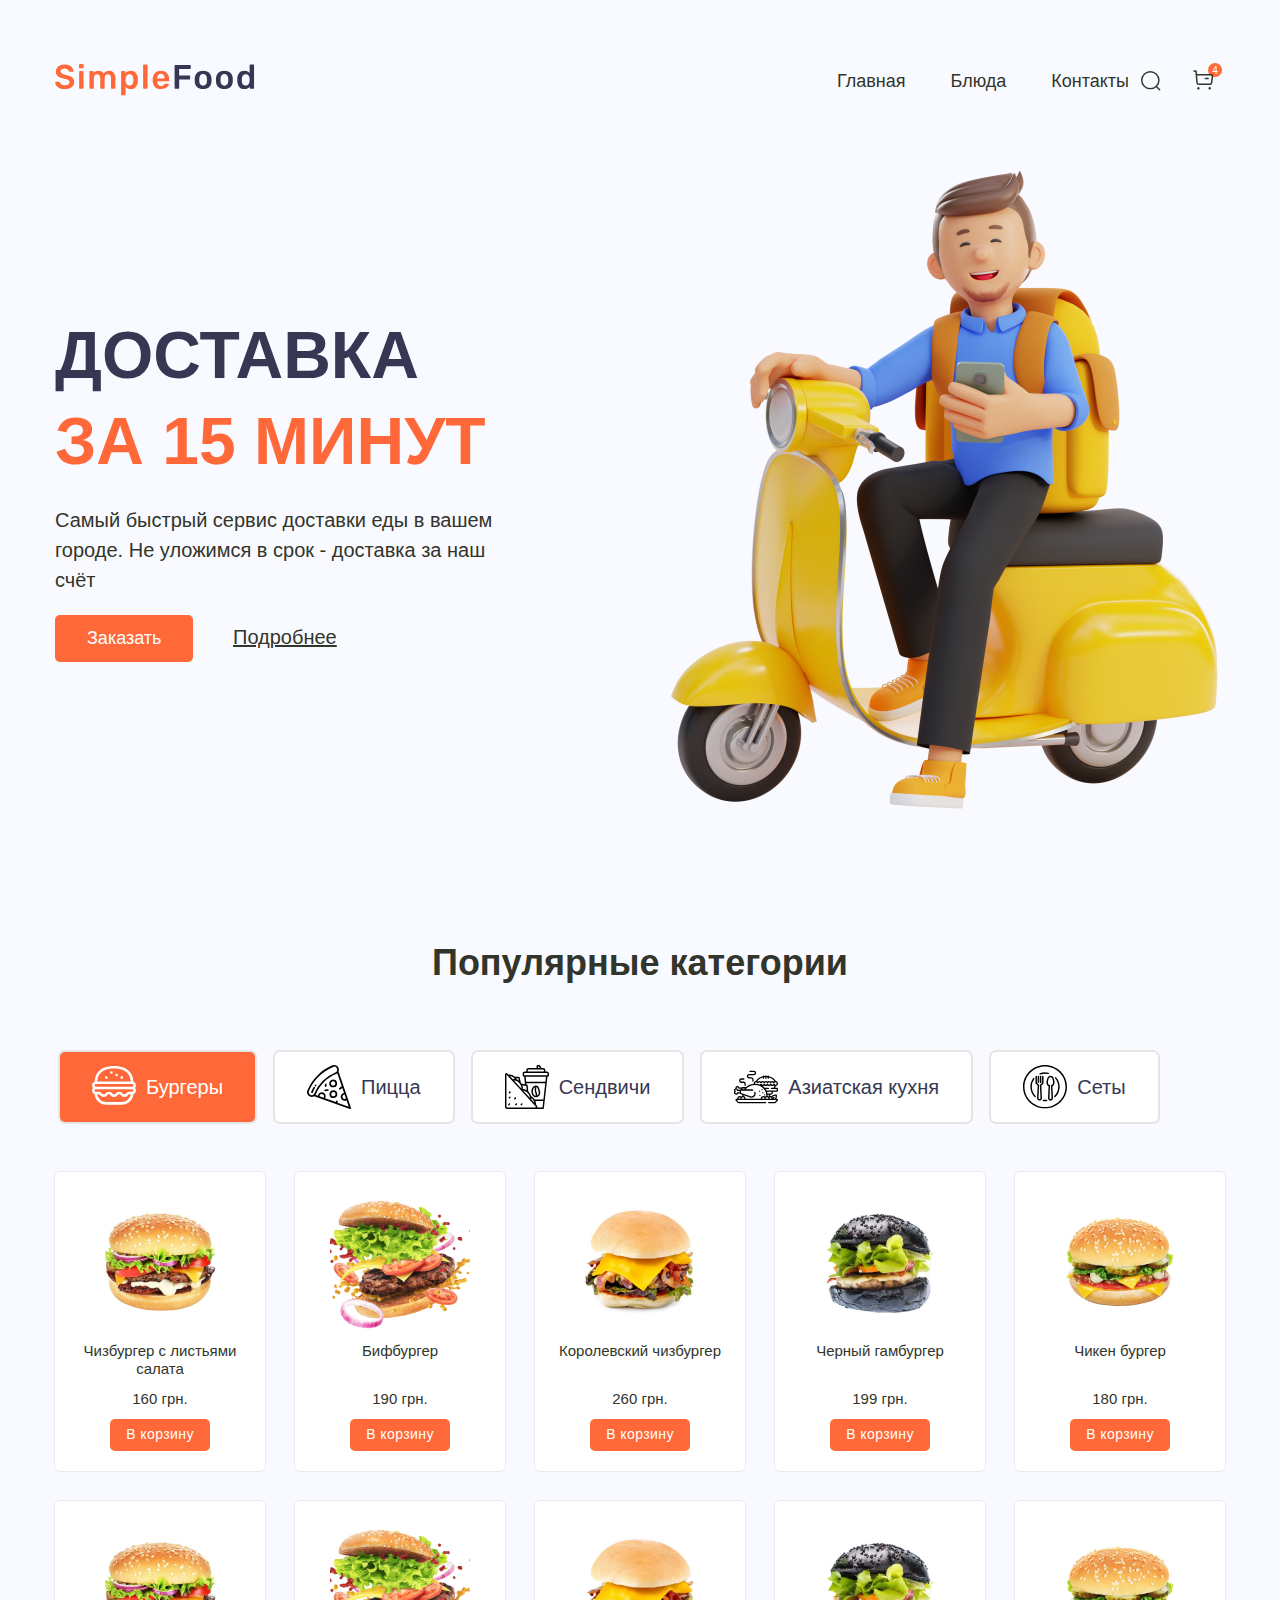
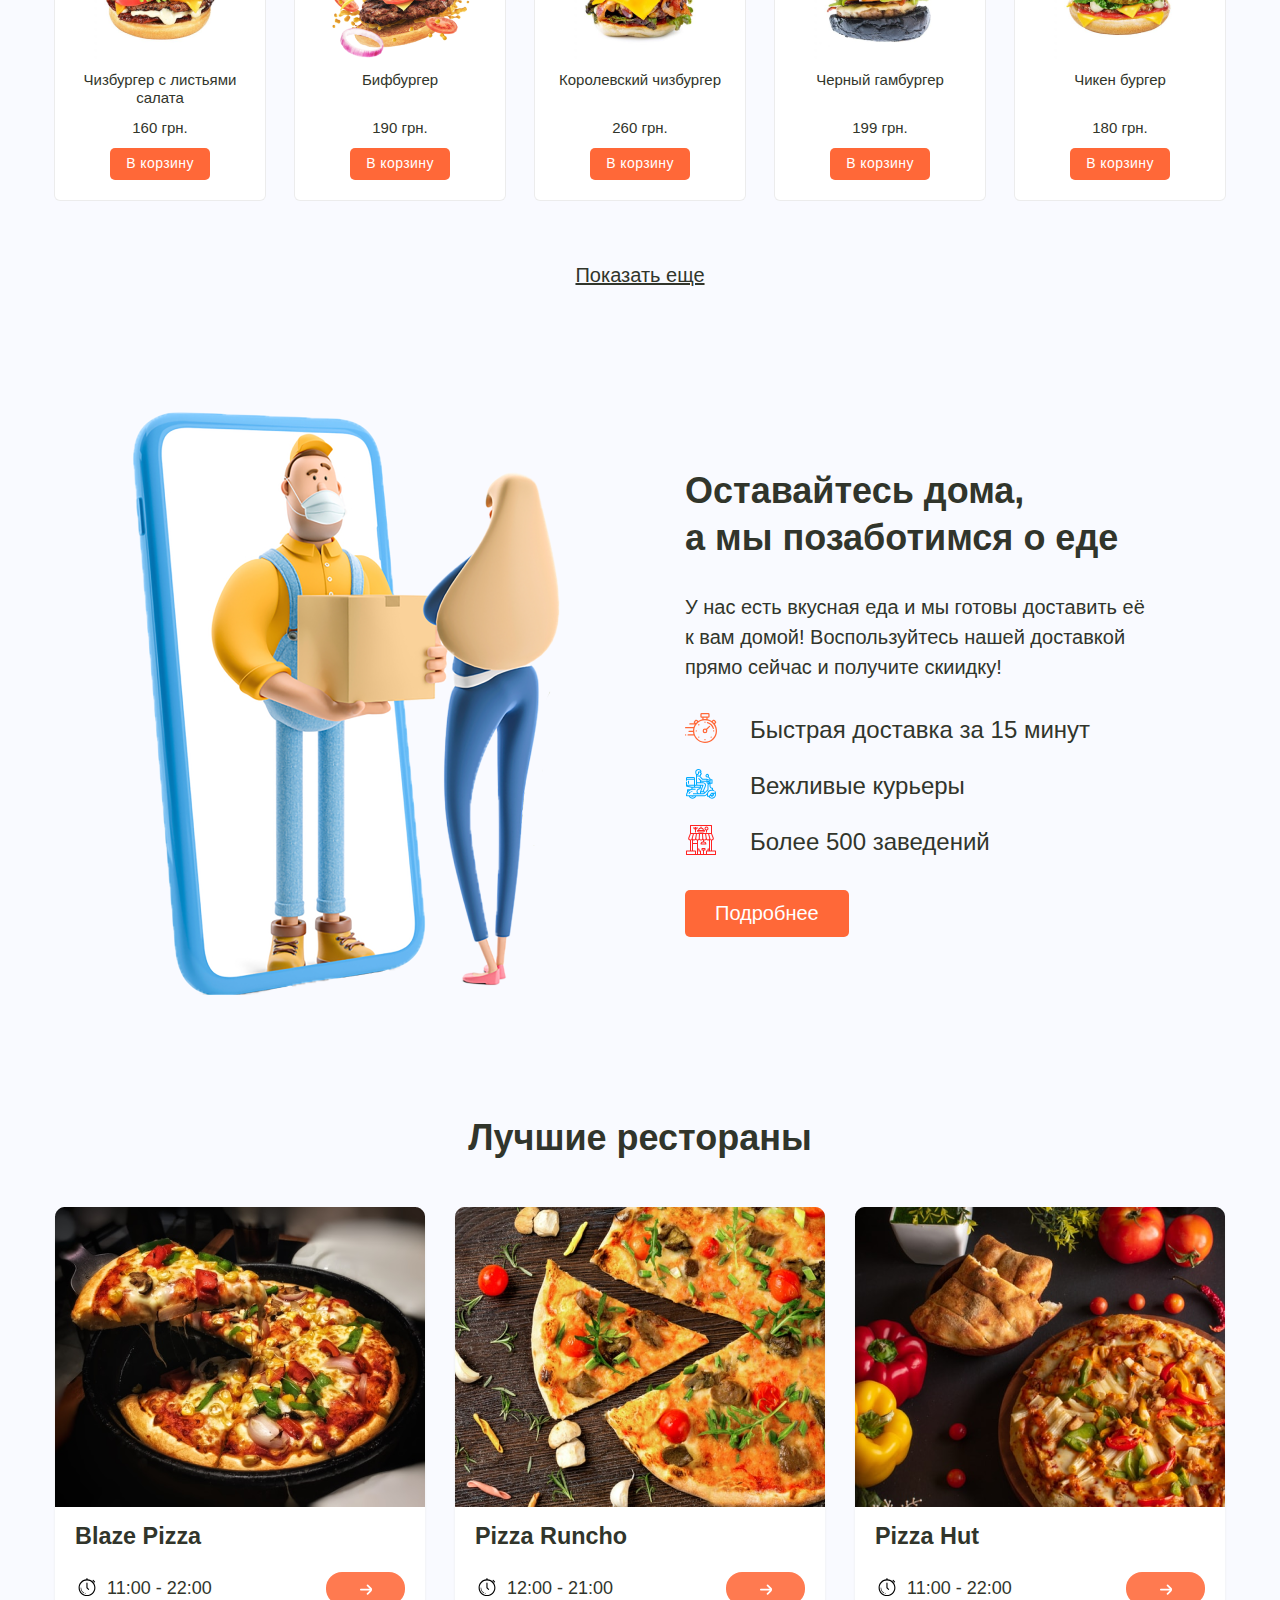
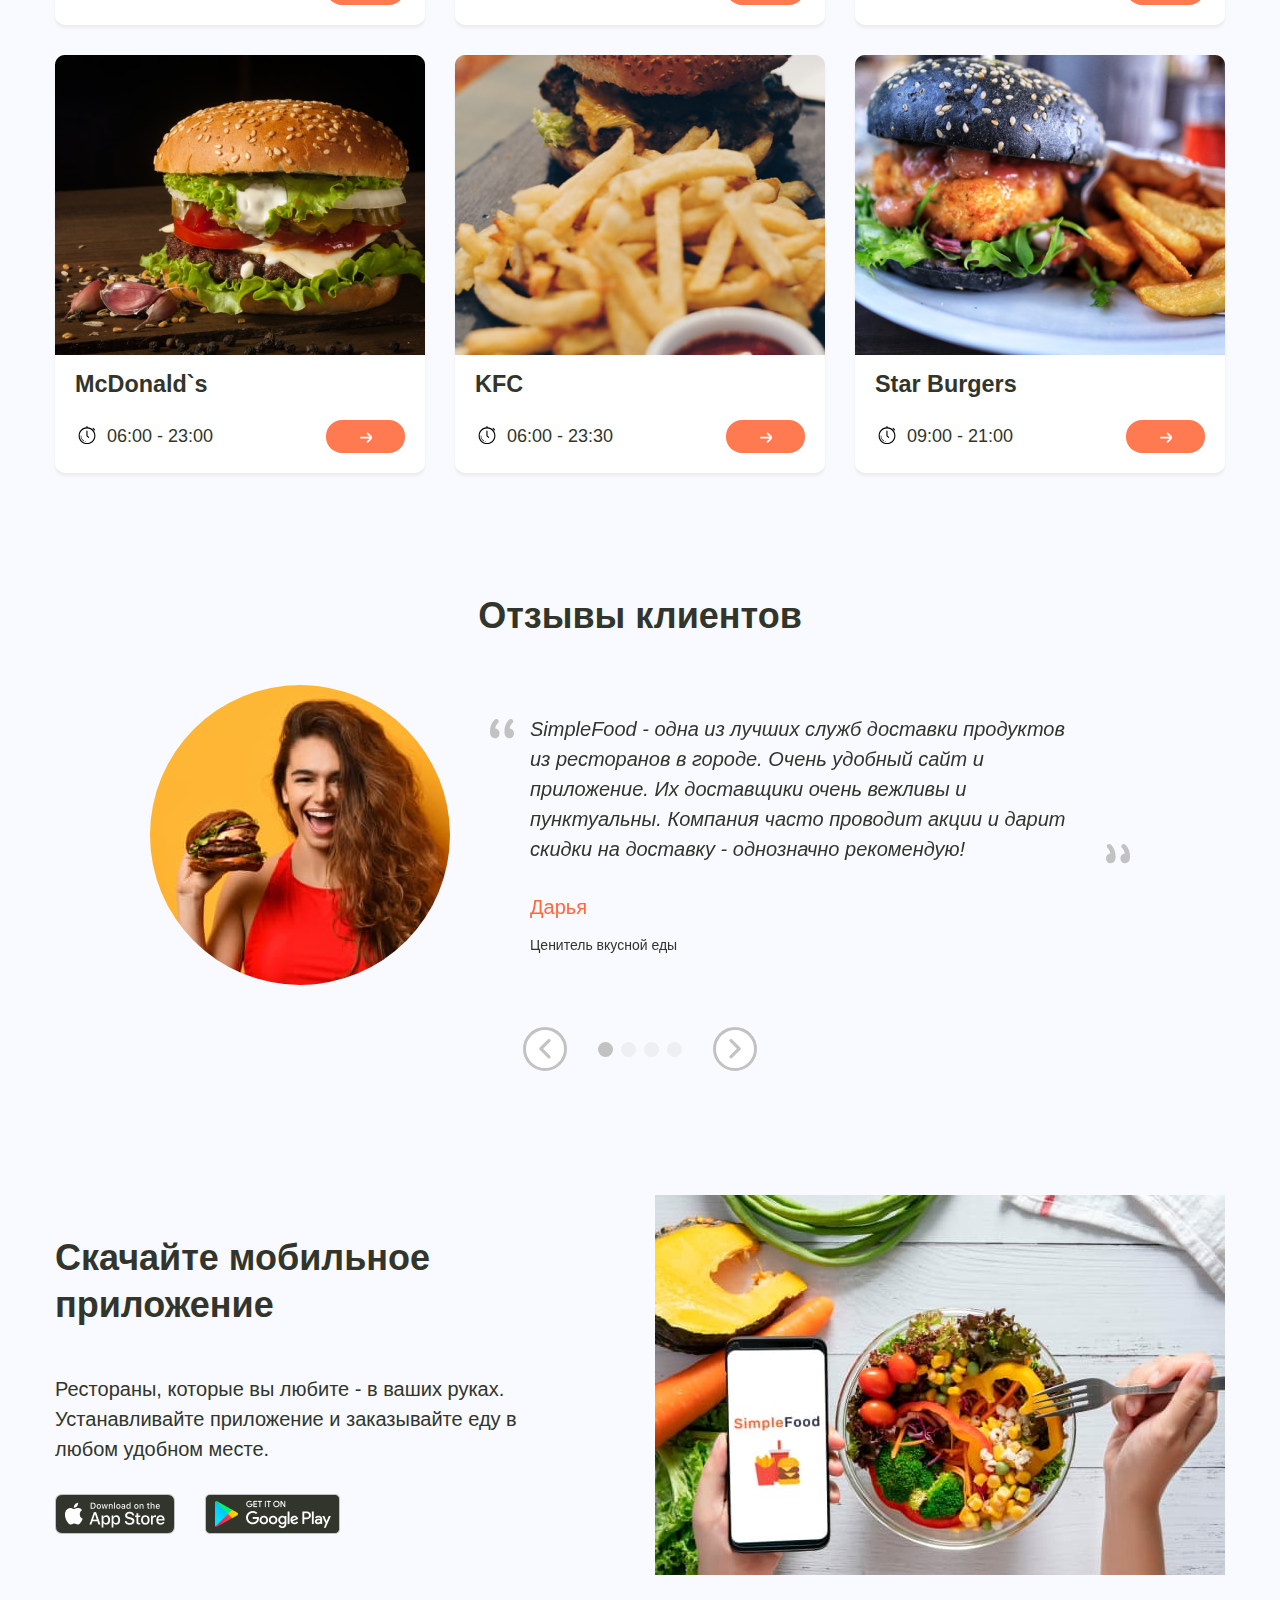
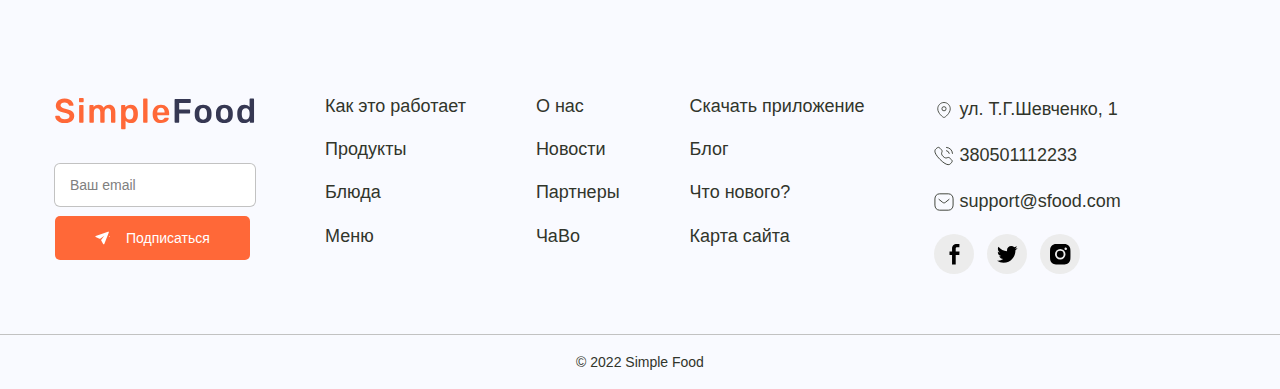
==== commit 62a696ca: "Add files via upload" ====
--- a/index.html
+++ b/index.html
@@ -10,49 +10,51 @@
   <link rel="stylesheet" href="css/style.min.css">
 </head>
 <body>
-<header class="header">
+<header class="header" id="header">
   <div class="container">
-    <div class="header__inner">
-      <a class="logo" href="#">
-        <img class="logo__img" src="images/logo.svg" width="200" height="39" alt="Лого">
-      </a>
       <nav class="menu">
-        <button class="menu__btn">
-          <span></span>
-        </button>
-        <ul class="menu__list">
-          <li class="menu__list-item">
-            <a class="menu__list-link" href="#">
-              Главная
-            </a>
-          </li>
-          <li class="menu__list-item">
-            <a class="menu__list-link" href="#">
-              Блюда
-            </a>
-          </li>
-          <li class="menu__list-item">
-            <a class="menu__list-link" href="#">
-              Контакты
-            </a>
-          </li>
-        </ul>
-
-        <div class="user-nav">
-          <a class="user-nav__link" href="#">
-            <span class="user-nav__svg" style="background-image: url('images/icons/icon-search.svg');"></span>
-          </a>
-          <a class="user-nav__link" href="#">
-            <span class="user-nav__num">
-              4
-            </span>
-            <span class="user-nav__svg" style="background-image: url('images/icons/icon-cart.svg');">
-            </span>
-          </a>
+        <div class="container menu__items">
+          <a class="logo" href="#header">
+            <img class="logo__img" src="images/logo.svg" width="200" height="39" alt="Лого">
+          </a>
+          <button class="menu__btn">
+            <span></span>
+            <span class="sr-only">Открыть меню</span>
+          </button>
+          <div class="menu__aside">
+            <ul class="menu__list">
+              <li class="menu__list-item">
+                <a class="menu__list-link" href="#">
+                  Главная
+                </a>
+              </li>
+              <li class="menu__list-item">
+                <a class="menu__list-link" href="#">
+                  Блюда
+                </a>
+              </li>
+              <li class="menu__list-item">
+                <a class="menu__list-link" href="#">
+                  Контакты
+                </a>
+              </li>
+            </ul>
+            <div class="user-nav">
+              <a class="user-nav__link" href="#">
+                <span class="user-nav__svg" style="background-image: url('images/icons/icon-search.svg');"></span>
+              </a>
+              <a class="user-nav__link" href="#">
+                <span class="user-nav__num">
+                  4
+                </span>
+                <span class="user-nav__svg" style="background-image: url('images/icons/icon-cart.svg');">
+                </span>
+              </a>
+            </div>
+          </div>
         </div>
       </nav>
     </div>
-  </div>
 </header>
 
 <main class="main">
@@ -86,7 +88,10 @@
     <h2 class="categories__title title">
       Популярные категории
     </h2>
-    <ul class="filters">
+    <div class="filters">
+      <ul class="filters__items">
+
+      
       <li class="filters__item">
         <button class="filters__item-btn btn filters__item-btn--active" type="button" data-filter=".category-burgers">
           <span style="background-image: url('images/sprite.svg#icon-category-burger');"></span>
@@ -117,7 +122,8 @@
           Cеты
         </button>
       </li>
-    </ul>
+      </ul>
+    </div>
     <div class="categories__content">
 
       <article class="categories__item mix category-burgers">
@@ -318,7 +324,7 @@
     <div class="restorants__inner">
 
       <article class="restorants__item">
-        <img  class="restorants__img" src="images/food/blaze-pizza.png" alt="blaze-pizza" width="370" height="300">
+        <img class="restorants__img" src="images/food/blaze-pizza.png" alt="blaze-pizza" width="370" height="300">
         <h3 class="restorants__name">
           Blaze Pizza
         </h3>
@@ -331,11 +337,10 @@
           </div>
           <a href="#" class="restorants__link">
             <span style="background-image: url('images/sprite.svg#icon-arrow');"></span>
-            
-          </a>
-        </div>
-      </article>
-      
+          </a>
+        </div>
+      </article>
+
       <article class="restorants__item">
         <img class="restorants__img" src="images/food/pizza-runcho.png" alt="blaze-pizza" width="370" height="300">
         <h3 class="restorants__name">
@@ -349,7 +354,7 @@
             12:00 - 21:00
           </div>
           <a href="#" class="restorants__link">
-                        <span style="background-image: url('images/sprite.svg#icon-arrow');"></span>
+            <span style="background-image: url('images/sprite.svg#icon-arrow');"></span>
 
           </a>
         </div>
@@ -384,7 +389,7 @@
             <svg class="restorants__time-svg">
               <use xlink:href="images/sprite.svg#icon-time"></use>
             </svg>
-             06:00 - 23:00
+            06:00 - 23:00
           </div>
           <a href="#" class="restorants__link">
             <span style="background-image: url('images/sprite.svg#icon-arrow');"></span>
@@ -444,7 +449,7 @@
           <div class="swiper-wrapper">
 
             <div class="reviews__slide swiper-slide">
-              <img class="reviews__img" src="images/client.jpg" alt="Клиент" width="300" height="300">
+              <img class="reviews__img" src="images/client.jpg" alt="Клиент">
               <div class="reviews__aside">
               </svg>
               <blockquote class="reviews__blockquote">
@@ -590,7 +595,7 @@
   <div class="container">
     <div class="footer-top">
       <div class="footer-top__items footer-top__form">
-        <a class="logo footer-top__logo" href="#">
+        <a class="logo footer-top__logo" href="#header">
           <img class="logo__img" src="images/logo.svg" alt="logo">
         </a>
         <form class="footer-top__form" action="#">
@@ -665,7 +670,7 @@
           </a>
         </li>
       </ul>
-      <ul class="footer-top__items">
+      <ul class="footer-top__items footer-top__items-contacts">
         <li class="footer-top__item">
           <a class="footer-top__link" href="#">
             <svg class="footer-top__contact-svg">
@@ -710,7 +715,6 @@
       © 2022 Simple Food
     </p>
   </div>
-
 </footer>
  <script src="js/main.min.js"></script>
  </body>
--- a/css/style.min.css
+++ b/css/style.min.css
@@ -1 +1 @@
-.footer-bottom__copy,.menu__list-link,.btn,body{font-family:"Rubik",sans-serif;font-weight:400}.footer-top__form-btn,.categories__item-sum,.hero__title{font-family:"Rubik",sans-serif;font-weight:500}.footer-top__link-svg,.footer-top__form-svg,.categories__item::before,.user-nav__num{background-position:center;background-repeat:no-repeat;background-size:contain}@font-face{font-family:"Rubik-Italic";font-weight:400;font-style:italic;font-display:swap;src:local("Rubik-Italic"),url("../fonts/Rubik-Italic-VariableFont_wght.woff2") format("woff2"),url("../fonts/Rubik-Italic-VariableFont_wght.woff") format("woff")}@font-face{font-family:"Rubik";font-weight:300;font-style:normal;font-display:swap;src:local("Rubik"),url("../fonts/Rubik-VariableFont_wght.woff2") format("woff2"),url("../fonts/Rubik-VariableFont_wght.woff") format("woff")}@font-face{font-family:"Rubik";font-weight:400;font-style:normal;font-display:swap;src:local("Rubik"),url("../fonts/Rubik-VariableFont_wght.woff2") format("woff2"),url("../fonts/Rubik-VariableFont_wght.woff") format("woff")}@font-face{font-family:"Rubik";font-weight:500;font-style:normal;font-display:swap;src:local("Rubik"),url("../fonts/Rubik-VariableFont_wght.woff2") format("woff2"),url("../fonts/Rubik-VariableFont_wght.woff") format("woff")}html{-webkit-box-sizing:border-box;box-sizing:border-box}*,*::before,*::after{-webkit-box-sizing:inherit;box-sizing:inherit}body,h1,h2,h3,h4,h5,h6,p,ul,ol,li,figure,figcaption,blockquote,dl,dd{margin:0}ul,ol{padding:0}ul,menu{list-style:none}img{max-width:100%;display:block}input,button,textarea,select{font:inherit}a{text-decoration:none;color:inherit}a,input,button,textarea{outline:0}html,body{height:100%}body{display:-webkit-box;display:-ms-flexbox;display:flex;-webkit-box-orient:vertical;-webkit-box-direction:normal;-ms-flex-direction:column;flex-direction:column;font-size:20px;line-height:1.5;color:#31352b;background-color:#f9faff}.main{-webkit-box-flex:1;-ms-flex-positive:1;flex-grow:1}.sr-only{position:absolute;width:1px;height:1px;margin:-1px;border:0;padding:0;white-space:nowrap;-webkit-clip-path:inset(100%);clip-path:inset(100%);clip:rect(0 0 0 0);overflow:hidden}.container{max-width:1200px;width:100%;padding:0 15px;margin:0 auto}.section{margin-bottom:120px}button{display:inline-block;padding:0;border:0;cursor:pointer;background-color:rgba(0,0,0,0);-webkit-appearance:none;-moz-appearance:none;appearance:none;font:inherit}.btn{display:-webkit-inline-box;display:-ms-inline-flexbox;display:inline-flex;-webkit-box-align:center;-ms-flex-align:center;align-items:center;text-align:center;-webkit-box-pack:center;-ms-flex-pack:center;justify-content:center;background-color:#ff6838;color:#fff;border-radius:5px;height:47px}.link{text-decoration-line:underline}.link:focus{text-decoration-line:underline;-webkit-box-shadow:0 0 0 2px #ff6838;box-shadow:0 0 0 2px #ff6838;border-radius:3px}.link:hover{text-decoration-line:none;color:#ff7a50}.link:active{-webkit-box-shadow:none;box-shadow:none;text-shadow:0 0 2px #31352b;color:#31352b}.header__inner{height:160px;display:-webkit-box;display:-ms-flexbox;display:flex;-webkit-box-pack:justify;-ms-flex-pack:justify;justify-content:space-between;-webkit-box-align:center;-ms-flex-align:center;align-items:center}.logo:focus{border-radius:3px;-webkit-box-shadow:0 0 0 2px #ff6838;box-shadow:0 0 0 2px #ff6838}.logo:hover{opacity:.7}.logo:active{-webkit-box-shadow:none;box-shadow:none;opacity:.5}.logo__img{width:200px;height:39px;-o-object-fit:contain;object-fit:contain}.menu{display:-webkit-box;display:-ms-flexbox;display:flex}.menu__list{display:-webkit-box;display:-ms-flexbox;display:flex;-webkit-box-pack:justify;-ms-flex-pack:justify;justify-content:space-between;-webkit-box-align:center;-ms-flex-align:center;align-items:center;margin-right:25px}.menu__list-item:not(:last-child){margin-right:45px}.menu__list-link{font-size:18px;line-height:1.3;color:#31352b}.menu__list-link:focus{-webkit-box-shadow:0 0 0 2px #ff6838;box-shadow:0 0 0 2px #ff6838;border-radius:3px}.menu__list-link:hover{color:#ff6838}.menu__list-link:active{-webkit-box-shadow:none;box-shadow:none;text-shadow:0 0 2px #31352b;color:#31352b}.user-nav{display:-webkit-box;display:-ms-flexbox;display:flex}.user-nav__link{display:-webkit-box;display:-ms-flexbox;display:flex;-webkit-box-pack:center;-ms-flex-pack:center;justify-content:center;-webkit-box-align:center;-ms-flex-align:center;align-items:center;position:relative;border-radius:5px;margin-right:10px;width:44px;height:44px}.user-nav__link:not(:last-child){margin-right:26px}.user-nav__link:focus{background-color:#fff2ed;-webkit-box-shadow:0 0 0 1px #ff7a50;box-shadow:0 0 0 1px #ff7a50}.user-nav__link:hover{background-color:#ff7a50}.user-nav__link:active{-webkit-box-shadow:none;box-shadow:none;background-color:#fff2ed}.user-nav__link-svg{text-align:center;fill:rgba(0,0,0,0);stroke:#31352b;width:18px;height:19px}.user-nav__link-svg:focus{stroke:#363853}.user-nav__link-svg:hover{stroke:#f9faff}.user-nav__link-svg:active{stroke:#363853}.user-nav__num{content:"";position:absolute;width:14px;height:14px;border-radius:50%;background-color:#ff6838;top:10px;left:28px;font-size:10px;color:#fff;text-align:center}.user-nav__num:focus{background-color:#ff6838;color:#fff}.user-nav__num:hover{background-color:#fff;color:#ff6838}.user-nav__num:active{background-color:#ff6838;color:#fff}.hero__inner{display:-webkit-box;display:-ms-flexbox;display:flex;-webkit-box-pack:justify;-ms-flex-pack:justify;justify-content:space-between;-webkit-box-align:center;-ms-flex-align:center;align-items:center}.hero__aside{max-width:450px;display:-webkit-box;display:-ms-flexbox;display:flex;-webkit-box-orient:vertical;-webkit-box-direction:normal;-ms-flex-direction:column;flex-direction:column;-webkit-box-pack:center;-ms-flex-pack:center;justify-content:center;padding-top:5px}.hero__title{font-size:66px;line-height:1.4;text-align:start;color:#363853;text-transform:uppercase;margin-bottom:10px}.hero__subtitle{color:#ff6838}.hero__text{margin-bottom:20px}.hero__btn{padding:12px 32px;margin-right:34px;font-size:18px;margin-bottom:10px}.hero__btn:focus{color:#ff6838;-webkit-box-shadow:0 0 0 2px #ff7a50;box-shadow:0 0 0 2px #ff7a50;background-color:#fff2ed}.hero__btn:hover{color:#ff6838;-webkit-box-shadow:0 0 0 2px #ff7a50;box-shadow:0 0 0 2px #ff7a50;background-color:#fff}.hero__btn:active{-webkit-box-shadow:none;box-shadow:none;background-color:#fff2ed}.hero__img{max-width:560px;width:100%;-o-object-fit:contain;object-fit:contain}.categories{text-align:center}.categories__title{margin-bottom:60px}.categories__content{margin-bottom:60px;display:-ms-grid;display:grid;-ms-grid-columns:(1fr)[5];grid-template-columns:repeat(5, 1fr);-ms-grid-rows:auto;grid-template-rows:auto;gap:30px}.categories__item{display:-webkit-box;display:-ms-flexbox;display:flex;-webkit-box-orient:vertical;-webkit-box-direction:normal;-ms-flex-direction:column;flex-direction:column;-webkit-box-pack:justify;-ms-flex-pack:justify;justify-content:space-between;-webkit-box-align:center;-ms-flex-align:center;align-items:center;text-align:center;max-width:210px;width:100%;position:relative;padding:170px 15px 20px;background-color:#fff;border-radius:5px;-webkit-box-shadow:0 0 0 1px #ececec;box-shadow:0 0 0 1px #ececec}.categories__item:hover{-webkit-box-shadow:0 0 0 2px #ff7a50;box-shadow:0 0 0 2px #ff7a50}.categories__item::before{content:"";position:absolute;z-index:1;top:10px;width:140px;height:140px;-ms-flex-item-align:center;-ms-grid-row-align:center;align-self:center;margin-bottom:10px}.categories__item-name{font-size:15px;line-height:1.1;margin-bottom:10px}.categories__item-box{display:-webkit-box;display:-ms-flexbox;display:flex;-webkit-box-orient:vertical;-webkit-box-direction:normal;-ms-flex-direction:column;flex-direction:column}.categories__item-sum{font-size:15px;line-height:1.4;margin-bottom:10px}.categories__btn{padding:0 16px;font-size:18px;letter-spacing:.03em}.categories__btn:focus{background-color:#fff2ed;color:#ff6838;-webkit-box-shadow:0 0 0 2px #ff6838;box-shadow:0 0 0 2px #ff6838}.categories__btn:hover{-webkit-box-shadow:0 0 0 2px #ff6838;box-shadow:0 0 0 2px #ff6838;background-color:#fff;color:#ff6838}.categories__btn:active{-webkit-box-shadow:none;box-shadow:none;background-color:#fff2ed}.categories__item--chees::before{background-image:url("../images/food/chees-food.png")}.categories__item--beef::before{background-image:url("../images/food/beef-food.png")}.categories__item--king::before{background-image:url("../images/food/king-food.png")}.categories__item--black::before{background-image:url("../images/food/black-food.png")}.categories__item--cheeken::before{background-image:url("../images/food/cheeken-food.png")}.filters{display:-webkit-box;display:-ms-flexbox;display:flex;-webkit-box-pack:justify;-ms-flex-pack:justify;justify-content:space-between;-webkit-box-align:center;-ms-flex-align:center;align-items:center;margin-bottom:45px}.filters__item-btn{height:70px;font-size:20px;line-height:1.2;background-color:#fff;color:#363853;-webkit-box-shadow:0 0 0 2px #ececec;box-shadow:0 0 0 2px #ececec;padding:0 32px}.filters__item-btn:focus{-webkit-box-shadow:0 0 0 2px #ff6838;box-shadow:0 0 0 2px #ff6838;background-color:#fff;color:#ff6838}.filters__item-btn:hover{-webkit-box-shadow:0 0 0 2px #ff6838;box-shadow:0 0 0 2px #ff6838;background-color:#fff2ed;color:#ff6838}.filters__item-btn:active{-webkit-box-shadow:inset 0 0 5px #ff6838;box-shadow:inset 0 0 5px #ff6838;background-color:#fff;color:#363853}.filters__link-svg{width:44px;height:44px;margin-right:10px}.filters__link-svg:focus{fill:#363853}.filters__link-svg:hover{fill:#ff6838}.filters__link-svg:active{fill:#363853}.footer-top{display:-webkit-box;display:-ms-flexbox;display:flex;-webkit-box-pack:justify;-ms-flex-pack:justify;justify-content:space-between;margin-bottom:60px}.footer-top__items{font-size:18px}.footer-top__items:not(:last-child){margin-right:70px}.footer-top__logo{display:block;margin-bottom:30px}.footer-top__form{max-width:200px;width:100%}.footer-top__form-input{font-size:14px;padding:13px 15px;line-height:1.2;max-width:200px;width:100%;margin-bottom:25px;border:0;-webkit-box-shadow:0 0 0 1px #c2c2c2;box-shadow:0 0 0 1px #c2c2c2;border-radius:5px}.footer-top__form-input::-webkit-input-placeholder{color:gray}.footer-top__form-input::-moz-placeholder{color:gray}.footer-top__form-input:-ms-input-placeholder{color:gray}.footer-top__form-input::-ms-input-placeholder{color:gray}.footer-top__form-input::placeholder{color:gray}.footer-top__form-input:focus{-webkit-box-shadow:0 0 0 2px #ff6838;box-shadow:0 0 0 2px #ff6838}.footer-top__form-input:focus::-webkit-input-placeholder{color:#c2c2c2}.footer-top__form-input:focus::-moz-placeholder{color:#c2c2c2}.footer-top__form-input:focus:-ms-input-placeholder{color:#c2c2c2}.footer-top__form-input:focus::-ms-input-placeholder{color:#c2c2c2}.footer-top__form-input:focus::placeholder{color:#c2c2c2}.footer-top__form-input:hover{-webkit-box-shadow:0 0 0 1px #c2c2c2;box-shadow:0 0 0 1px #c2c2c2}.footer-top__form-input:hover::-webkit-input-placeholder{color:#31352b}.footer-top__form-input:hover::-moz-placeholder{color:#31352b}.footer-top__form-input:hover:-ms-input-placeholder{color:#31352b}.footer-top__form-input:hover::-ms-input-placeholder{color:#31352b}.footer-top__form-input:hover::placeholder{color:#31352b}.footer-top__form-btn{font-size:14px;line-height:1.2;height:44px;position:relative;padding:0 34px 0 70px}.footer-top__form-btn:focus{color:#ff6838;-webkit-box-shadow:0 0 0 2px #ff7a50;box-shadow:0 0 0 2px #ff7a50;background-color:#fff2ed}.footer-top__form-btn:hover{color:#ff6838;-webkit-box-shadow:0 0 0 2px #ff7a50;box-shadow:0 0 0 2px #ff7a50;background-color:#fff}.footer-top__form-btn:active{-webkit-box-shadow:none;box-shadow:none;background-color:#fff2ed}.footer-top__form-svg{content:"";position:absolute;top:13px;left:45px;width:15px;height:14px;fill:#fff}.footer-top__form-svg:focus,.footer-top__form-svg:hover,.footer-top__form-svg:active{fill:#ff6838}.footer-top__item{font-size:18px}.footer-top__item:not(:last-child){margin-bottom:20px}.footer-top__item-contact{padding-left:40px}.footer-top__social-list{display:-webkit-box;display:-ms-flexbox;display:flex;-ms-flex-pack:distribute;justify-content:space-around}.footer-top__social-link{position:relative;display:block;width:40px;height:40px;background-color:#ececec;border-radius:50%}.footer-top__social-link:focus{background-color:#fff2ed;-webkit-box-shadow:0 0 0 2px #e5e5e5;box-shadow:0 0 0 2px #e5e5e5}.footer-top__social-link:hover{background-color:#ff7a50}.footer-top__social-link:active{background-color:#fff2ed}.footer-top__link-svg{content:"";position:absolute;top:10px;left:10px;width:21px;height:21px}.footer-top__link-svg:focus path{fill:#31352b}.footer-top__link-svg:hover{fill:#f9faff}.footer-top__link-svg:active{fill:#ff7a50}.footer-bottom{border-top:1px solid #c2c2c2}.footer-bottom__copy{padding:30px 0;text-align:center;font-size:14px;line-height:1}+.reviews__text{font-family:"Rubik-Italic",sans-serif;font-weight:400;font-style:italic}.restorants__time{font-family:"Rubik",sans-serif;font-weight:light;font-style:normal}.footer-bottom__copy,.footer-top__item,.reviews__expert,.menu__list-link,.btn,body{font-family:"Rubik",sans-serif;font-weight:400;font-style:normal}.footer-top__form-btn,.reviews__name,.categories__item-sum,.title{font-family:"Rubik",sans-serif;font-weight:medium;font-style:normal}.footer-top__social-link span,.reviews__svg,.restorants__link:active span,.restorants__link:hover span,.restorants__link span,.restorants__time-svg,.about__svg,.user-nav__num,.user-nav__svg{background-position:center;background-repeat:no-repeat;background-size:contain}@font-face{font-family:"Rubik-Italic";font-weight:400;font-style:italic;font-display:swap;src:local("Rubik-Italic"),url("../fonts/Rubik-Italic-Regular.woff2") format("woff2"),url("../fonts/Rubik-Italic-Regular.woff") format("woff")}@font-face{font-family:"Rubik";font-weight:300;font-style:normal;font-display:swap;src:local("Rubik"),url("../fonts/Rubik-Light.woff2") format("woff2"),url("../fonts/Rubik-Light.woff") format("woff")}@font-face{font-family:"Rubik";font-weight:400;font-style:normal;font-display:swap;src:local("Rubik"),url("../fonts/Rubik-Regular.woff2") format("woff2"),url("../fonts/Rubik-Regular.woff") format("woff")}@font-face{font-family:"Rubik";font-weight:500;font-style:normal;font-display:swap;src:local("Rubik"),url("../fonts/Rubik-Medium.woff2") format("woff2"),url("../fonts/Rubik-Medium.woff") format("woff")}html{-webkit-box-sizing:border-box;box-sizing:border-box}*,*::before,*::after{-webkit-box-sizing:inherit;box-sizing:inherit}body,h1,h2,h3,h4,h5,h6,p,ul,ol,li,figure,figcaption,blockquote,dl,dd{margin:0}ul,ol{padding:0}ul,menu{list-style:none}img{max-width:100%;display:block}input,button,textarea,select{font:inherit}a{text-decoration:none;color:inherit}a,input,button,textarea{outline:0}html,body{height:100%}body{display:-webkit-box;display:-ms-flexbox;display:flex;-webkit-box-orient:vertical;-webkit-box-direction:normal;-ms-flex-direction:column;flex-direction:column;font-size:20px;line-height:1.5;color:#31352b;background-color:#f9faff}.main{-webkit-box-flex:1;-ms-flex-positive:1;flex-grow:1}.sr-only{position:absolute;width:1px;height:1px;margin:-1px;border:0;padding:0;white-space:nowrap;-webkit-clip-path:inset(100%);clip-path:inset(100%);clip:rect(0 0 0 0);overflow:hidden}.container{max-width:1200px;width:100%;padding:0 15px;margin:0 auto}.section{margin-bottom:120px}.title{text-align:center;line-height:1.3;font-size:36px}button{display:inline-block;padding:0;border:0;cursor:pointer;background-color:rgba(0,0,0,0);-webkit-appearance:none;-moz-appearance:none;appearance:none;font:inherit}.btn{display:-webkit-inline-box;display:-ms-inline-flexbox;display:inline-flex;-webkit-box-align:center;-ms-flex-align:center;align-items:center;text-align:center;-webkit-box-pack:center;-ms-flex-pack:center;justify-content:center;background-color:#ff6838;color:#fff;border-radius:5px;height:47px}.btn:focus{color:#ff6838;-webkit-box-shadow:0 0 0 2px #ff7a50;box-shadow:0 0 0 2px #ff7a50;background-color:#fff2ed}.btn:hover{color:#ff6838;-webkit-box-shadow:0 0 0 2px #ff7a50;box-shadow:0 0 0 2px #ff7a50;background-color:#fff}.btn:active{-webkit-box-shadow:none;box-shadow:none;background-color:rgba(255,104,56,.7)}.link{text-decoration-line:underline}.link:focus{text-decoration-line:underline;-webkit-box-shadow:0 0 0 2px #ff6838;box-shadow:0 0 0 2px #ff6838;border-radius:3px}.link:hover{text-decoration-line:none;color:#ff7a50}.link:active{-webkit-box-shadow:none;box-shadow:none;text-shadow:0 0 2px #31352b;color:#31352b}.slick-slider{position:relative;display:block;-webkit-box-sizing:border-box;box-sizing:border-box;-webkit-touch-callout:none;-webkit-user-select:none;-moz-user-select:none;-ms-user-select:none;user-select:none;-ms-touch-action:pan-y;touch-action:pan-y;-webkit-tap-highlight-color:rgba(0,0,0,0)}.slick-list{position:relative;overflow:hidden;display:block;margin:0;padding:0}.slick-list:focus{outline:none}.slick-list.dragging{cursor:pointer;cursor:hand}.slick-slider .slick-track,.slick-slider .slick-list{-webkit-transform:translate3d(0, 0, 0);-ms-transform:translate3d(0, 0, 0);transform:translate3d(0, 0, 0)}.slick-track{position:relative;left:0;top:0;display:block;margin-left:auto;margin-right:auto}.slick-track:before,.slick-track:after{content:"";display:table}.slick-track:after{clear:both}.slick-loading .slick-track{visibility:hidden}.slick-slide{float:left;height:100%;min-height:1px;display:none}[dir=rtl] .slick-slide{float:right}.slick-slide img{display:block}.slick-slide.slick-loading img{display:none}.slick-slide.dragging img{pointer-events:none}.slick-initialized .slick-slide{display:block}.slick-loading .slick-slide{visibility:hidden}.slick-vertical .slick-slide{display:block;height:auto;border:1px solid rgba(0,0,0,0)}.slick-arrow.slick-hidden{display:none}@font-face{font-family:"swiper-icons";src:url("data:application/font-woff;charset=utf-8;base64, [base64]//wADZ2x5ZgAAAywAAADMAAAD2MHtryVoZWFkAAABbAAAADAAAAA2E2+eoWhoZWEAAAGcAAAAHwAAACQC9gDzaG10eAAAAigAAAAZAAAArgJkABFsb2NhAAAC0AAAAFoAAABaFQAUGG1heHAAAAG8AAAAHwAAACAAcABAbmFtZQAAA/gAAAE5AAACXvFdBwlwb3N0AAAFNAAAAGIAAACE5s74hXjaY2BkYGAAYpf5Hu/j+W2+MnAzMYDAzaX6QjD6/4//Bxj5GA8AuRwMYGkAPywL13jaY2BkYGA88P8Agx4j+/8fQDYfA1AEBWgDAIB2BOoAeNpjYGRgYNBh4GdgYgABEMnIABJzYNADCQAACWgAsQB42mNgYfzCOIGBlYGB0YcxjYGBwR1Kf2WQZGhhYGBiYGVmgAFGBiQQkOaawtDAoMBQxXjg/wEGPcYDDA4wNUA2CCgwsAAAO4EL6gAAeNpj2M0gyAACqxgGNWBkZ2D4/wMA+xkDdgAAAHjaY2BgYGaAYBkGRgYQiAHyGMF8FgYHIM3DwMHABGQrMOgyWDLEM1T9/w8UBfEMgLzE////P/5//f/V/xv+r4eaAAeMbAxwIUYmIMHEgKYAYjUcsDAwsLKxc3BycfPw8jEQA/[base64]/uznmfPFBNODM2K7MTQ45YEAZqGP81AmGGcF3iPqOop0r1SPTaTbVkfUe4HXj97wYE+yNwWYxwWu4v1ugWHgo3S1XdZEVqWM7ET0cfnLGxWfkgR42o2PvWrDMBSFj/IHLaF0zKjRgdiVMwScNRAoWUoH78Y2icB/yIY09An6AH2Bdu/UB+yxopYshQiEvnvu0dURgDt8QeC8PDw7Fpji3fEA4z/PEJ6YOB5hKh4dj3EvXhxPqH/SKUY3rJ7srZ4FZnh1PMAtPhwP6fl2PMJMPDgeQ4rY8YT6Gzao0eAEA409DuggmTnFnOcSCiEiLMgxCiTI6Cq5DZUd3Qmp10vO0LaLTd2cjN4fOumlc7lUYbSQcZFkutRG7g6JKZKy0RmdLY680CDnEJ+UMkpFFe1RN7nxdVpXrC4aTtnaurOnYercZg2YVmLN/d/gczfEimrE/fs/bOuq29Zmn8tloORaXgZgGa78yO9/cnXm2BpaGvq25Dv9S4E9+5SIc9PqupJKhYFSSl47+Qcr1mYNAAAAeNptw0cKwkAAAMDZJA8Q7OUJvkLsPfZ6zFVERPy8qHh2YER+3i/BP83vIBLLySsoKimrqKqpa2hp6+jq6RsYGhmbmJqZSy0sraxtbO3sHRydnEMU4uR6yx7JJXveP7WrDycAAAAAAAH//wACeNpjYGRgYOABYhkgZgJCZgZNBkYGLQZtIJsFLMYAAAw3ALgAeNolizEKgDAQBCchRbC2sFER0YD6qVQiBCv/H9ezGI6Z5XBAw8CBK/m5iQQVauVbXLnOrMZv2oLdKFa8Pjuru2hJzGabmOSLzNMzvutpB3N42mNgZGBg4GKQYzBhYMxJLMlj4GBgAYow/P/PAJJhLM6sSoWKfWCAAwDAjgbRAAB42mNgYGBkAIIbCZo5IPrmUn0hGA0AO8EFTQAA");font-weight:400;font-style:normal}:root{--swiper-theme-color: #007aff}.swiper{margin-left:auto;margin-right:auto;position:relative;overflow:hidden;list-style:none;padding:0;z-index:1}.swiper-vertical>.swiper-wrapper{-webkit-box-orient:vertical;-webkit-box-direction:normal;-ms-flex-direction:column;flex-direction:column}.swiper-wrapper{position:relative;width:100%;height:100%;z-index:1;display:-webkit-box;display:-ms-flexbox;display:flex;-webkit-transition-property:-webkit-transform;transition-property:-webkit-transform;-o-transition-property:transform;transition-property:transform;transition-property:transform, -webkit-transform;-webkit-box-sizing:content-box;box-sizing:content-box}.swiper-android .swiper-slide,.swiper-wrapper{-webkit-transform:translate3d(0px, 0, 0);transform:translate3d(0px, 0, 0)}.swiper-pointer-events{-ms-touch-action:pan-y;touch-action:pan-y}.swiper-pointer-events.swiper-vertical{-ms-touch-action:pan-x;touch-action:pan-x}.swiper-slide{-ms-flex-negative:0;flex-shrink:0;width:100%;height:100%;position:relative;-webkit-transition-property:-webkit-transform;transition-property:-webkit-transform;-o-transition-property:transform;transition-property:transform;transition-property:transform, -webkit-transform}.swiper-slide-invisible-blank{visibility:hidden}.swiper-autoheight,.swiper-autoheight .swiper-slide{height:auto}.swiper-autoheight .swiper-wrapper{-webkit-box-align:start;-ms-flex-align:start;align-items:flex-start;-webkit-transition-property:height,-webkit-transform;transition-property:height,-webkit-transform;-o-transition-property:transform,height;transition-property:transform,height;transition-property:transform,height,-webkit-transform}.swiper-backface-hidden .swiper-slide{-webkit-transform:translateZ(0);transform:translateZ(0);-webkit-backface-visibility:hidden;backface-visibility:hidden}.swiper-3d,.swiper-3d.swiper-css-mode .swiper-wrapper{-webkit-perspective:1200px;perspective:1200px}.swiper-3d .swiper-wrapper,.swiper-3d .swiper-slide,.swiper-3d .swiper-slide-shadow,.swiper-3d .swiper-slide-shadow-left,.swiper-3d .swiper-slide-shadow-right,.swiper-3d .swiper-slide-shadow-top,.swiper-3d .swiper-slide-shadow-bottom,.swiper-3d .swiper-cube-shadow{-webkit-transform-style:preserve-3d;transform-style:preserve-3d}.swiper-3d .swiper-slide-shadow,.swiper-3d .swiper-slide-shadow-left,.swiper-3d .swiper-slide-shadow-right,.swiper-3d .swiper-slide-shadow-top,.swiper-3d .swiper-slide-shadow-bottom{position:absolute;left:0;top:0;width:100%;height:100%;pointer-events:none;z-index:10}.swiper-3d .swiper-slide-shadow{background:rgba(0, 0, 0, 0.15)}.swiper-3d .swiper-slide-shadow-left{background-image:-webkit-gradient(linear, right top, left top, from(rgba(0, 0, 0, 0.5)), to(rgba(0, 0, 0, 0)));background-image:-o-linear-gradient(right, rgba(0, 0, 0, 0.5), rgba(0, 0, 0, 0));background-image:linear-gradient(to left, rgba(0, 0, 0, 0.5), rgba(0, 0, 0, 0))}.swiper-3d .swiper-slide-shadow-right{background-image:-webkit-gradient(linear, left top, right top, from(rgba(0, 0, 0, 0.5)), to(rgba(0, 0, 0, 0)));background-image:-o-linear-gradient(left, rgba(0, 0, 0, 0.5), rgba(0, 0, 0, 0));background-image:linear-gradient(to right, rgba(0, 0, 0, 0.5), rgba(0, 0, 0, 0))}.swiper-3d .swiper-slide-shadow-top{background-image:-webkit-gradient(linear, left bottom, left top, from(rgba(0, 0, 0, 0.5)), to(rgba(0, 0, 0, 0)));background-image:-o-linear-gradient(bottom, rgba(0, 0, 0, 0.5), rgba(0, 0, 0, 0));background-image:linear-gradient(to top, rgba(0, 0, 0, 0.5), rgba(0, 0, 0, 0))}.swiper-3d .swiper-slide-shadow-bottom{background-image:-webkit-gradient(linear, left top, left bottom, from(rgba(0, 0, 0, 0.5)), to(rgba(0, 0, 0, 0)));background-image:-o-linear-gradient(top, rgba(0, 0, 0, 0.5), rgba(0, 0, 0, 0));background-image:linear-gradient(to bottom, rgba(0, 0, 0, 0.5), rgba(0, 0, 0, 0))}.swiper-css-mode>.swiper-wrapper{overflow:auto;scrollbar-width:none;-ms-overflow-style:none}.swiper-css-mode>.swiper-wrapper::-webkit-scrollbar{display:none}.swiper-css-mode>.swiper-wrapper>.swiper-slide{scroll-snap-align:start start}.swiper-horizontal.swiper-css-mode>.swiper-wrapper{-ms-scroll-snap-type:x mandatory;scroll-snap-type:x mandatory}.swiper-vertical.swiper-css-mode>.swiper-wrapper{-ms-scroll-snap-type:y mandatory;scroll-snap-type:y mandatory}.swiper-centered>.swiper-wrapper::before{content:"";-ms-flex-negative:0;flex-shrink:0;-webkit-box-ordinal-group:10000;-ms-flex-order:9999;order:9999}.swiper-centered.swiper-horizontal>.swiper-wrapper>.swiper-slide:first-child{-webkit-margin-start:var(--swiper-centered-offset-before);margin-inline-start:var(--swiper-centered-offset-before)}.swiper-centered.swiper-horizontal>.swiper-wrapper::before{height:100%;min-height:1px;width:var(--swiper-centered-offset-after)}.swiper-centered.swiper-vertical>.swiper-wrapper>.swiper-slide:first-child{-webkit-margin-before:var(--swiper-centered-offset-before);margin-block-start:var(--swiper-centered-offset-before)}.swiper-centered.swiper-vertical>.swiper-wrapper::before{width:100%;min-width:1px;height:var(--swiper-centered-offset-after)}.swiper-centered>.swiper-wrapper>.swiper-slide{scroll-snap-align:center center}.swiper-virtual .swiper-slide{-webkit-backface-visibility:hidden;-webkit-transform:translateZ(0);transform:translateZ(0)}.swiper-virtual.swiper-css-mode .swiper-wrapper::after{content:"";position:absolute;left:0;top:0;pointer-events:none}.swiper-virtual.swiper-css-mode.swiper-horizontal .swiper-wrapper::after{height:1px;width:var(--swiper-virtual-size)}.swiper-virtual.swiper-css-mode.swiper-vertical .swiper-wrapper::after{width:1px;height:var(--swiper-virtual-size)}:root{--swiper-navigation-size: 44px}.swiper-button-prev,.swiper-button-next{position:absolute;top:50%;width:calc(var(--swiper-navigation-size)/44*27);height:var(--swiper-navigation-size);margin-top:calc(0px - var(--swiper-navigation-size)/2);z-index:10;cursor:pointer;display:-webkit-box;display:-ms-flexbox;display:flex;-webkit-box-align:center;-ms-flex-align:center;align-items:center;-webkit-box-pack:center;-ms-flex-pack:center;justify-content:center;color:var(--swiper-navigation-color, var(--swiper-theme-color))}.swiper-button-prev.swiper-button-disabled,.swiper-button-next.swiper-button-disabled{opacity:.35;cursor:auto;pointer-events:none}.swiper-button-prev.swiper-button-hidden,.swiper-button-next.swiper-button-hidden{opacity:0;cursor:auto;pointer-events:none}.swiper-navigation-disabled .swiper-button-prev,.swiper-navigation-disabled .swiper-button-next{display:none !important}.swiper-button-prev:after,.swiper-button-next:after{font-family:swiper-icons;font-size:var(--swiper-navigation-size);text-transform:none !important;letter-spacing:0;font-variant:initial;line-height:1}.swiper-button-prev,.swiper-rtl .swiper-button-next{left:10px;right:auto}.swiper-button-prev:after,.swiper-rtl .swiper-button-next:after{content:"prev"}.swiper-button-next,.swiper-rtl .swiper-button-prev{right:10px;left:auto}.swiper-button-next:after,.swiper-rtl .swiper-button-prev:after{content:"next"}.swiper-button-lock{display:none}.swiper-pagination{position:absolute;text-align:center;-webkit-transition:300ms opacity;-o-transition:300ms opacity;transition:300ms opacity;-webkit-transform:translate3d(0, 0, 0);transform:translate3d(0, 0, 0);z-index:10}.swiper-pagination.swiper-pagination-hidden{opacity:0}.swiper-pagination-disabled>.swiper-pagination,.swiper-pagination.swiper-pagination-disabled{display:none !important}.swiper-pagination-fraction,.swiper-pagination-custom,.swiper-horizontal>.swiper-pagination-bullets,.swiper-pagination-bullets.swiper-pagination-horizontal{bottom:10px;left:0;width:100%}.swiper-pagination-bullets-dynamic{overflow:hidden;font-size:0}.swiper-pagination-bullets-dynamic .swiper-pagination-bullet{-webkit-transform:scale(0.33);-ms-transform:scale(0.33);transform:scale(0.33);position:relative}.swiper-pagination-bullets-dynamic .swiper-pagination-bullet-active{-webkit-transform:scale(1);-ms-transform:scale(1);transform:scale(1)}.swiper-pagination-bullets-dynamic .swiper-pagination-bullet-active-main{-webkit-transform:scale(1);-ms-transform:scale(1);transform:scale(1)}.swiper-pagination-bullets-dynamic .swiper-pagination-bullet-active-prev{-webkit-transform:scale(0.66);-ms-transform:scale(0.66);transform:scale(0.66)}.swiper-pagination-bullets-dynamic .swiper-pagination-bullet-active-prev-prev{-webkit-transform:scale(0.33);-ms-transform:scale(0.33);transform:scale(0.33)}.swiper-pagination-bullets-dynamic .swiper-pagination-bullet-active-next{-webkit-transform:scale(0.66);-ms-transform:scale(0.66);transform:scale(0.66)}.swiper-pagination-bullets-dynamic .swiper-pagination-bullet-active-next-next{-webkit-transform:scale(0.33);-ms-transform:scale(0.33);transform:scale(0.33)}.swiper-pagination-bullet{width:var(--swiper-pagination-bullet-width, var(--swiper-pagination-bullet-size, 8px));height:var(--swiper-pagination-bullet-height, var(--swiper-pagination-bullet-size, 8px));display:inline-block;border-radius:50%;background:var(--swiper-pagination-bullet-inactive-color, #000);opacity:var(--swiper-pagination-bullet-inactive-opacity, 0.2)}button.swiper-pagination-bullet{border:none;margin:0;padding:0;-webkit-box-shadow:none;box-shadow:none;-webkit-appearance:none;-moz-appearance:none;appearance:none}.swiper-pagination-clickable .swiper-pagination-bullet{cursor:pointer}.swiper-pagination-bullet:only-child{display:none !important}.swiper-pagination-bullet-active{opacity:var(--swiper-pagination-bullet-opacity, 1);background:var(--swiper-pagination-color, var(--swiper-theme-color))}.swiper-vertical>.swiper-pagination-bullets,.swiper-pagination-vertical.swiper-pagination-bullets{right:10px;top:50%;-webkit-transform:translate3d(0px, -50%, 0);transform:translate3d(0px, -50%, 0)}.swiper-vertical>.swiper-pagination-bullets .swiper-pagination-bullet,.swiper-pagination-vertical.swiper-pagination-bullets .swiper-pagination-bullet{margin:var(--swiper-pagination-bullet-vertical-gap, 6px) 0;display:block}.swiper-vertical>.swiper-pagination-bullets.swiper-pagination-bullets-dynamic,.swiper-pagination-vertical.swiper-pagination-bullets.swiper-pagination-bullets-dynamic{top:50%;-webkit-transform:translateY(-50%);-ms-transform:translateY(-50%);transform:translateY(-50%);width:8px}.swiper-vertical>.swiper-pagination-bullets.swiper-pagination-bullets-dynamic .swiper-pagination-bullet,.swiper-pagination-vertical.swiper-pagination-bullets.swiper-pagination-bullets-dynamic .swiper-pagination-bullet{display:inline-block;-webkit-transition:200ms top,200ms -webkit-transform;transition:200ms top,200ms -webkit-transform;-o-transition:200ms transform,200ms top;transition:200ms transform,200ms top;transition:200ms transform,200ms top,200ms -webkit-transform}.swiper-horizontal>.swiper-pagination-bullets .swiper-pagination-bullet,.swiper-pagination-horizontal.swiper-pagination-bullets .swiper-pagination-bullet{margin:0 var(--swiper-pagination-bullet-horizontal-gap, 4px)}.swiper-horizontal>.swiper-pagination-bullets.swiper-pagination-bullets-dynamic,.swiper-pagination-horizontal.swiper-pagination-bullets.swiper-pagination-bullets-dynamic{left:50%;-webkit-transform:translateX(-50%);-ms-transform:translateX(-50%);transform:translateX(-50%);white-space:nowrap}.swiper-horizontal>.swiper-pagination-bullets.swiper-pagination-bullets-dynamic .swiper-pagination-bullet,.swiper-pagination-horizontal.swiper-pagination-bullets.swiper-pagination-bullets-dynamic .swiper-pagination-bullet{-webkit-transition:200ms left,200ms -webkit-transform;transition:200ms left,200ms -webkit-transform;-o-transition:200ms transform,200ms left;transition:200ms transform,200ms left;transition:200ms transform,200ms left,200ms -webkit-transform}.swiper-horizontal.swiper-rtl>.swiper-pagination-bullets-dynamic .swiper-pagination-bullet{-webkit-transition:200ms right,200ms -webkit-transform;transition:200ms right,200ms -webkit-transform;-o-transition:200ms transform,200ms right;transition:200ms transform,200ms right;transition:200ms transform,200ms right,200ms -webkit-transform}.swiper-pagination-progressbar{background:rgba(0, 0, 0, 0.25);position:absolute}.swiper-pagination-progressbar .swiper-pagination-progressbar-fill{background:var(--swiper-pagination-color, var(--swiper-theme-color));position:absolute;left:0;top:0;width:100%;height:100%;-webkit-transform:scale(0);-ms-transform:scale(0);transform:scale(0);-webkit-transform-origin:left top;-ms-transform-origin:left top;transform-origin:left top}.swiper-rtl .swiper-pagination-progressbar .swiper-pagination-progressbar-fill{-webkit-transform-origin:right top;-ms-transform-origin:right top;transform-origin:right top}.swiper-horizontal>.swiper-pagination-progressbar,.swiper-pagination-progressbar.swiper-pagination-horizontal,.swiper-vertical>.swiper-pagination-progressbar.swiper-pagination-progressbar-opposite,.swiper-pagination-progressbar.swiper-pagination-vertical.swiper-pagination-progressbar-opposite{width:100%;height:4px;left:0;top:0}.swiper-vertical>.swiper-pagination-progressbar,.swiper-pagination-progressbar.swiper-pagination-vertical,.swiper-horizontal>.swiper-pagination-progressbar.swiper-pagination-progressbar-opposite,.swiper-pagination-progressbar.swiper-pagination-horizontal.swiper-pagination-progressbar-opposite{width:4px;height:100%;left:0;top:0}.swiper-pagination-lock{display:none}.swiper-scrollbar{border-radius:10px;position:relative;-ms-touch-action:none;background:rgba(0, 0, 0, 0.1)}.swiper-scrollbar-disabled>.swiper-scrollbar,.swiper-scrollbar.swiper-scrollbar-disabled{display:none !important}.swiper-horizontal>.swiper-scrollbar,.swiper-scrollbar.swiper-scrollbar-horizontal{position:absolute;left:1%;bottom:3px;z-index:50;height:5px;width:98%}.swiper-vertical>.swiper-scrollbar,.swiper-scrollbar.swiper-scrollbar-vertical{position:absolute;right:3px;top:1%;z-index:50;width:5px;height:98%}.swiper-scrollbar-drag{height:100%;width:100%;position:relative;background:rgba(0, 0, 0, 0.5);border-radius:10px;left:0;top:0}.swiper-scrollbar-cursor-drag{cursor:move}.swiper-scrollbar-lock{display:none}.swiper-zoom-container{width:100%;height:100%;display:-webkit-box;display:-ms-flexbox;display:flex;-webkit-box-pack:center;-ms-flex-pack:center;justify-content:center;-webkit-box-align:center;-ms-flex-align:center;align-items:center;text-align:center}.swiper-zoom-container>img,.swiper-zoom-container>svg,.swiper-zoom-container>canvas{max-width:100%;max-height:100%;-o-object-fit:contain;object-fit:contain}.swiper-slide-zoomed{cursor:move}.swiper-lazy-preloader{width:42px;height:42px;position:absolute;left:50%;top:50%;margin-left:-21px;margin-top:-21px;z-index:10;-webkit-transform-origin:50%;-ms-transform-origin:50%;transform-origin:50%;-webkit-box-sizing:border-box;box-sizing:border-box;border:4px solid var(--swiper-preloader-color, var(--swiper-theme-color));border-radius:50%;border-top-color:transparent}.swiper:not(.swiper-watch-progress) .swiper-lazy-preloader,.swiper-watch-progress .swiper-slide-visible .swiper-lazy-preloader{-webkit-animation:swiper-preloader-spin 1s infinite linear;animation:swiper-preloader-spin 1s infinite linear}.swiper-lazy-preloader-white{--swiper-preloader-color: #fff}.swiper-lazy-preloader-black{--swiper-preloader-color: #000}@-webkit-keyframes swiper-preloader-spin{0%{-webkit-transform:rotate(0deg);transform:rotate(0deg)}100%{-webkit-transform:rotate(360deg);transform:rotate(360deg)}}@keyframes swiper-preloader-spin{0%{-webkit-transform:rotate(0deg);transform:rotate(0deg)}100%{-webkit-transform:rotate(360deg);transform:rotate(360deg)}}.swiper .swiper-notification{position:absolute;left:0;top:0;pointer-events:none;opacity:0;z-index:-1000}.swiper-free-mode>.swiper-wrapper{-webkit-transition-timing-function:ease-out;-o-transition-timing-function:ease-out;transition-timing-function:ease-out;margin:0 auto}.swiper-grid>.swiper-wrapper{-ms-flex-wrap:wrap;flex-wrap:wrap}.swiper-grid-column>.swiper-wrapper{-ms-flex-wrap:wrap;flex-wrap:wrap;-webkit-box-orient:vertical;-webkit-box-direction:normal;-ms-flex-direction:column;flex-direction:column}.swiper-fade.swiper-free-mode .swiper-slide{-webkit-transition-timing-function:ease-out;-o-transition-timing-function:ease-out;transition-timing-function:ease-out}.swiper-fade .swiper-slide{pointer-events:none;-webkit-transition-property:opacity;-o-transition-property:opacity;transition-property:opacity}.swiper-fade .swiper-slide .swiper-slide{pointer-events:none}.swiper-fade .swiper-slide-active,.swiper-fade .swiper-slide-active .swiper-slide-active{pointer-events:auto}.swiper-cube{overflow:visible}.swiper-cube .swiper-slide{pointer-events:none;-webkit-backface-visibility:hidden;backface-visibility:hidden;z-index:1;visibility:hidden;-webkit-transform-origin:0 0;-ms-transform-origin:0 0;transform-origin:0 0;width:100%;height:100%}.swiper-cube .swiper-slide .swiper-slide{pointer-events:none}.swiper-cube.swiper-rtl .swiper-slide{-webkit-transform-origin:100% 0;-ms-transform-origin:100% 0;transform-origin:100% 0}.swiper-cube .swiper-slide-active,.swiper-cube .swiper-slide-active .swiper-slide-active{pointer-events:auto}.swiper-cube .swiper-slide-active,.swiper-cube .swiper-slide-next,.swiper-cube .swiper-slide-prev,.swiper-cube .swiper-slide-next+.swiper-slide{pointer-events:auto;visibility:visible}.swiper-cube .swiper-slide-shadow-top,.swiper-cube .swiper-slide-shadow-bottom,.swiper-cube .swiper-slide-shadow-left,.swiper-cube .swiper-slide-shadow-right{z-index:0;-webkit-backface-visibility:hidden;backface-visibility:hidden}.swiper-cube .swiper-cube-shadow{position:absolute;left:0;bottom:0px;width:100%;height:100%;opacity:.6;z-index:0}.swiper-cube .swiper-cube-shadow:before{content:"";background:#000;position:absolute;left:0;top:0;bottom:0;right:0;-webkit-filter:blur(50px);filter:blur(50px)}.swiper-flip{overflow:visible}.swiper-flip .swiper-slide{pointer-events:none;-webkit-backface-visibility:hidden;backface-visibility:hidden;z-index:1}.swiper-flip .swiper-slide .swiper-slide{pointer-events:none}.swiper-flip .swiper-slide-active,.swiper-flip .swiper-slide-active .swiper-slide-active{pointer-events:auto}.swiper-flip .swiper-slide-shadow-top,.swiper-flip .swiper-slide-shadow-bottom,.swiper-flip .swiper-slide-shadow-left,.swiper-flip .swiper-slide-shadow-right{z-index:0;-webkit-backface-visibility:hidden;backface-visibility:hidden}.swiper-creative .swiper-slide{-webkit-backface-visibility:hidden;backface-visibility:hidden;overflow:hidden;-webkit-transition-property:opacity,height,-webkit-transform;transition-property:opacity,height,-webkit-transform;-o-transition-property:transform,opacity,height;transition-property:transform,opacity,height;transition-property:transform,opacity,height,-webkit-transform}.swiper-cards{overflow:visible}.swiper-cards .swiper-slide{-webkit-transform-origin:center bottom;-ms-transform-origin:center bottom;transform-origin:center bottom;-webkit-backface-visibility:hidden;backface-visibility:hidden;overflow:hidden}.header{height:160px;display:-webkit-box;display:-ms-flexbox;display:flex;-webkit-box-pack:justify;-ms-flex-pack:justify;justify-content:space-between;-webkit-box-align:center;-ms-flex-align:center;align-items:center}.header--fixed{height:40px;z-index:500;position:fixed;top:0;left:0;right:0;background-color:#f9faff}.logo:focus{border-radius:3px;-webkit-box-shadow:0 0 0 2px #ff6838;box-shadow:0 0 0 2px #ff6838}.logo:hover{opacity:.7}.logo:active{-webkit-box-shadow:none;box-shadow:none;opacity:.5}.logo__img{width:200px;height:39px;-o-object-fit:contain;object-fit:contain}.menu__items{display:-webkit-box;display:-ms-flexbox;display:flex;-webkit-box-pack:justify;-ms-flex-pack:justify;justify-content:space-between;-webkit-box-align:center;-ms-flex-align:center;align-items:center;max-width:1200px;width:100%;margin:0 auto;padding:0;height:160px}.menu{display:-webkit-box;display:-ms-flexbox;display:flex;-webkit-box-pack:justify;-ms-flex-pack:justify;justify-content:space-between;-webkit-box-align:center;-ms-flex-align:center;align-items:center;margin:0 auto}.menu__list{display:-webkit-box;display:-ms-flexbox;display:flex;-webkit-box-pack:justify;-ms-flex-pack:justify;justify-content:space-between;-webkit-box-align:center;-ms-flex-align:center;align-items:center}.menu__list-item:not(:last-child){margin-right:45px}.menu__list-link{font-size:18px;line-height:1.3;color:#31352b}.menu__list-link:focus{-webkit-box-shadow:0 0 0 2px #ff6838;box-shadow:0 0 0 2px #ff6838;border-radius:3px}.menu__list-link:hover{color:#ff6838}.menu__list-link:active{-webkit-box-shadow:none;box-shadow:none;text-shadow:0 0 2px #31352b;color:#31352b}.menu__aside{display:-webkit-box;display:-ms-flexbox;display:flex;-webkit-box-pack:justify;-ms-flex-pack:justify;justify-content:space-between;-webkit-box-align:center;-ms-flex-align:center;align-items:center}.user-nav{display:-webkit-box;display:-ms-flexbox;display:flex}.user-nav__link{display:-webkit-box;display:-ms-flexbox;display:flex;-webkit-box-pack:center;-ms-flex-pack:center;justify-content:center;-webkit-box-align:center;-ms-flex-align:center;align-items:center;position:relative;border-radius:5px;width:44px;height:44px}.user-nav__link:not(:last-child){margin-right:8px}.user-nav__link:focus{background-color:#fff2ed;-webkit-box-shadow:0 0 0 1px #ff7a50;box-shadow:0 0 0 1px #ff7a50}.user-nav__link:focus .user-nav__svg{-webkit-filter:invert(18%) sepia(33%) saturate(215%) hue-rotate(42deg) brightness(90%) contrast(92%);filter:invert(18%) sepia(33%) saturate(215%) hue-rotate(42deg) brightness(90%) contrast(92%)}.user-nav__link:focus .user-nav__num{background-color:#ff6838;color:#fff}.user-nav__link:hover{background-color:#ff7a50}.user-nav__link:hover .user-nav__svg{-webkit-filter:invert(100%) sepia(100%) saturate(0%) hue-rotate(98deg) brightness(102%) contrast(101%);filter:invert(100%) sepia(100%) saturate(0%) hue-rotate(98deg) brightness(102%) contrast(101%)}.user-nav__link:hover .user-nav__num{background-color:#fff;color:#ff6838}.user-nav__link:active{-webkit-box-shadow:none;box-shadow:none;background-color:#fff2ed}.user-nav__link:active .user-nav__svg{-webkit-filter:invert(18%) sepia(33%) saturate(215%) hue-rotate(42deg) brightness(90%) contrast(92%);filter:invert(18%) sepia(33%) saturate(215%) hue-rotate(42deg) brightness(90%) contrast(92%)}.user-nav__link:active .user-nav__num{background-color:#ff6838;color:#fff}.user-nav__svg{display:block;content:"";position:absolute;width:21px;height:21px;text-align:center;top:center;left:center;-webkit-filter:invert(18%) sepia(33%) saturate(215%) hue-rotate(42deg) brightness(90%) contrast(92%);filter:invert(18%) sepia(33%) saturate(215%) hue-rotate(42deg) brightness(90%) contrast(92%)}.user-nav__num{display:-webkit-box;display:-ms-flexbox;display:flex;-webkit-box-align:center;-ms-flex-align:center;align-items:center;-webkit-box-pack:center;-ms-flex-pack:center;justify-content:center;content:"";position:absolute;width:14px;height:14px;border-radius:50%;top:5px;right:3px;font-size:10px;background-color:#ff6838;color:#fff}@media(max-width: 992px){.header{height:72px;-webkit-box-align:center;-ms-flex-align:center;align-items:center}}@media(max-width: 768px){.section{margin-bottom:65px}.lock{overflow:hidden}.logo{z-index:3;position:relative}.logo__img{width:200px;height:39px}.menu__list{position:absolute;z-index:1;top:0;left:0;display:block;-webkit-transform:translateY(-200%);-ms-transform:translateY(-200%);transform:translateY(-200%);width:100vw;height:100vh;margin:0;padding:77px 15px 50px;overflow:auto;background-color:#fff;color:#363853;border:1px solid #ececec;-webkit-transition:-webkit-transform .5s;transition:-webkit-transform .5s;-o-transition:transform .5s;transition:transform .5s;transition:transform .5s, -webkit-transform .5s}.menu__list-item{padding:10px 0}.menu__list--active{-webkit-transform:translateY(0%);-ms-transform:translateY(0%);transform:translateY(0%)}.menu__btn{-webkit-box-ordinal-group:2;-ms-flex-order:1;order:1;position:relative;z-index:2;top:0;left:2px;display:-webkit-box;display:-ms-flexbox;display:flex;-webkit-box-pack:center;-ms-flex-pack:center;justify-content:center;-webkit-box-align:center;-ms-flex-align:center;align-items:center;width:33px;height:24px;border:none;background-color:rgba(0,0,0,0);-webkit-transition:-webkit-transform .5s opacity .5s;transition:-webkit-transform .5s opacity .5s;-o-transition:transform .5s opacity .5s;transition:transform .5s opacity .5s;transition:transform .5s opacity .5s, -webkit-transform .5s opacity .5s}.menu__btn span{width:100%;height:2px;background-color:#363853}.menu__btn::after,.menu__btn::before{content:"";position:absolute;width:100%;height:2px;background-color:#363853}.menu__btn::after{bottom:0}.menu__btn::before{top:0}.menu__btn--active::after{bottom:11px;-webkit-transform:rotate(-45deg);-ms-transform:rotate(-45deg);transform:rotate(-45deg)}.menu__btn--active::before{top:11px;-webkit-transform:rotate(45deg);-ms-transform:rotate(45deg);transform:rotate(45deg)}.menu__btn--active span{-webkit-transform:scale(0);-ms-transform:scale(0);transform:scale(0)}.footer-top__items-contacts--active{position:absolute;top:230px;left:15px;z-index:2;font-size:18px;-webkit-transition:all .5s;-o-transition:all .5s;transition:all .5s}.user-nav{position:absolute;right:40px;margin-right:24px}}@media(max-width: 576px){.logo__img{width:115px;height:23px}}.hero__inner{display:-webkit-box;display:-ms-flexbox;display:flex;-webkit-box-pack:justify;-ms-flex-pack:justify;justify-content:space-between;-webkit-box-align:center;-ms-flex-align:center;align-items:center}.hero__aside{max-width:450px;display:-webkit-box;display:-ms-flexbox;display:flex;-webkit-box-orient:vertical;-webkit-box-direction:normal;-ms-flex-direction:column;flex-direction:column;-webkit-box-pack:center;-ms-flex-pack:center;justify-content:center;padding-top:5px}.hero__title{font-size:66px;text-align:start;color:#363853;text-transform:uppercase;margin-bottom:20px}.hero__subtitle{color:#ff6838}.hero__text{margin-bottom:20px}.hero__btn{margin-right:34px;font-size:18px;margin-bottom:10px;height:47px;padding:0 32px}.hero__img{max-width:560px;width:100%;height:660px;-o-object-fit:contain;object-fit:contain}@media(max-width: 992px){.hero__inner{position:relative}.hero__inner::before{content:"";position:absolute;background-image:url("../images/guy.png");background-position:top right;background-repeat:no-repeat;background-size:contain;width:100%;height:300px;background-color:#f9faff;opacity:.15}.hero__title{font-size:40px}.hero__text{font-size:16px}.hero__btn{margin-right:30px;font-size:14px;margin-bottom:10px;height:34px;padding:0 24px}.hero__link{font-size:16px}.hero__img{display:none}}@media(max-width: 576px){.hero__inner{padding-top:25px}}.categories{text-align:center}.categories__title{margin-bottom:60px}.categories__content{margin-bottom:60px;display:-ms-grid;display:grid;-ms-grid-columns:(1fr)[5];grid-template-columns:repeat(5, 1fr);-ms-grid-rows:auto;grid-template-rows:auto;gap:30px}.categories__item{display:-webkit-box;display:-ms-flexbox;display:flex;-webkit-box-orient:vertical;-webkit-box-direction:normal;-ms-flex-direction:column;flex-direction:column;-webkit-box-pack:justify;-ms-flex-pack:justify;justify-content:space-between;-webkit-box-align:center;-ms-flex-align:center;align-items:center;text-align:center;max-width:210px;width:100%;position:relative;padding:20px 15px;background-color:#fff;border-radius:5px;-webkit-box-shadow:0 0 0 1px #ececec;box-shadow:0 0 0 1px #ececec}.categories__item:hover{-webkit-box-shadow:0 0 0 2px #ff7a50;box-shadow:0 0 0 2px #ff7a50}.categories__img{margin:0 auto 10px}.categories__item-name{font-size:15px;line-height:1.2;margin-bottom:10px}.categories__item-box{display:-webkit-box;display:-ms-flexbox;display:flex;-webkit-box-orient:vertical;-webkit-box-direction:normal;-ms-flex-direction:column;flex-direction:column}.categories__item-sum{font-size:15px;line-height:1.4;margin-bottom:10px}.categories__btn{padding:0 16px;font-size:14px;letter-spacing:.03em;height:32px}.filters{padding:5px;overflow-y:hidden}.filters::-webkit-scrollbar{display:none}.filters__items{margin-bottom:45px;display:-webkit-box;display:-ms-flexbox;display:flex;-ms-flex-wrap:nowrap;flex-wrap:nowrap;white-space:nowrap;-webkit-box-align:center;-ms-flex-align:center;align-items:center}.filters__item:not(:last-child){margin-right:20px}.filters__item-btn{height:70px;font-size:20px;line-height:1.2;background-color:#fff;color:#363853;-webkit-box-shadow:0 0 0 2px #e5e5e5;box-shadow:0 0 0 2px #e5e5e5;padding:0 32px}.filters__item-btn span{margin-right:10px;width:44px;height:44px}.filters__item-btn:focus{-webkit-box-shadow:0 0 0 2px #ff6838;box-shadow:0 0 0 2px #ff6838;background-color:#fff;color:#363853}.filters__item-btn:hover{background-color:rgba(255,122,80,.1);-webkit-box-shadow:0 0 0 2px rgba(255,104,56,.7);box-shadow:0 0 0 2px rgba(255,104,56,.7);color:#ff6838}.filters__item-btn:hover span{-webkit-filter:invert(68%) sepia(56%) saturate(5867%) hue-rotate(337deg) brightness(101%) contrast(101%);filter:invert(68%) sepia(56%) saturate(5867%) hue-rotate(337deg) brightness(101%) contrast(101%)}.filters__item-btn:active{-webkit-box-shadow:inset 0 -5px 12px rgba(255,104,56,.2);box-shadow:inset 0 -5px 12px rgba(255,104,56,.2);background-color:#fff;color:#363853}.filters__item-btn:active span{-webkit-filter:invert(20%) sepia(6%) saturate(3621%) hue-rotate(198deg) brightness(87%) contrast(84%);filter:invert(20%) sepia(6%) saturate(3621%) hue-rotate(198deg) brightness(87%) contrast(84%)}.filters__item-btn--active{background-color:#ff6838;color:#fff}.filters__item-btn--active span{-webkit-filter:invert(100%) sepia(100%) saturate(0%) hue-rotate(3deg) brightness(100%) contrast(104%);filter:invert(100%) sepia(100%) saturate(0%) hue-rotate(3deg) brightness(100%) contrast(104%)}@media(max-width: 1200px){.categories__title{font-size:24px;margin-bottom:30px}.categories__content{-ms-grid-columns:(1fr)[4];grid-template-columns:repeat(4, 1fr);gap:20px}}@media(max-width: 992px){.categories__content{-ms-grid-columns:(1fr)[3];grid-template-columns:repeat(3, 1fr);gap:20px}.filters__item-btn:last-child{margin-right:5px}}@media(max-width: 768px){.categories__content{-ms-grid-columns:(1fr)[3];grid-template-columns:repeat(3, 1fr);gap:10px}.categories__item{max-width:170px;padding:20px 10px}.filters__items{margin-bottom:30px}.filters__item:not(:last-child){margin-right:10px}.filters__item-btn{height:42px;font-size:14px;padding:0 16px}.filters__item-btn span{margin-right:5px;width:20px;height:20px}}@media(max-width: 576px){.section{margin-bottom:40px}.categories__content{-ms-grid-columns:(1fr)[2];grid-template-columns:repeat(2, 1fr);-webkit-column-gap:5px;-moz-column-gap:5px;column-gap:5px;row-gap:10px}}.about__inner{display:-webkit-box;display:-ms-flexbox;display:flex;-webkit-box-pack:center;-ms-flex-pack:center;justify-content:center;-webkit-box-align:center;-ms-flex-align:center;align-items:center}.about__img{max-width:440px;width:100%;height:585px;-o-object-fit:contain;object-fit:contain;margin-right:120px}.about__aside{max-width:470px}.about__title{text-align:start}.about__title,.about__text,.about__list{margin-bottom:30px}.about__item{position:relative;margin-bottom:20px;padding-left:65px;font-size:24px}.about__svg{content:"";position:absolute;top:0;left:0;width:32px;height:32px}.about__svg--timer{fill:#ff6838}.about__svg--delivery{fill:#0af}.about__svg--restorant{fill:#f22}.about__link{padding:0 30px}@media(max-width: 992px){.about__inner{position:relative}.about__inner::before{content:"";position:absolute;background-image:url("../images/delivery.png");background-position:top right;background-repeat:no-repeat;background-size:contain;width:100%;height:585px;background-color:#f9faff;opacity:.15}.about__title{font-size:40px}.about__text{font-size:16px}.about__btn{margin-right:30px;font-size:14px;margin-bottom:10px;height:34px;padding:0 24px}.about__link{font-size:16px}.about__img{display:none}}@media(max-width: 768px){.about__title{font-size:24px}.about__item{font-size:18px}.about__link{font-size:14px;padding:0 32px;height:42px}}.restorants{text-align:center}.restorants__title{margin-bottom:45px}.restorants__inner{display:-ms-grid;display:grid;-ms-grid-columns:(1fr)[3];grid-template-columns:repeat(3, 1fr);-ms-grid-rows:auto;grid-template-rows:auto;gap:30px}.restorants__item{display:-webkit-box;display:-ms-flexbox;display:flex;-webkit-box-orient:vertical;-webkit-box-direction:normal;-ms-flex-direction:column;flex-direction:column;-webkit-box-pack:justify;-ms-flex-pack:justify;justify-content:space-between;text-align:start;position:relative;max-width:370px;width:100%;background-color:#fff;-webkit-box-shadow:0 3px 3px #ececec;box-shadow:0 3px 3px #ececec;border-radius:10px}.restorants__item:hover{-webkit-box-shadow:0 3px 15px rgba(255,104,56,.5);box-shadow:0 3px 15px rgba(255,104,56,.5)}.restorants__img{max-width:370px;width:100%;height:300px;-o-object-fit:cover;object-fit:cover;margin-bottom:12px}.restorants__name{margin-bottom:18px;padding:0 20px}.restorants__box{padding:0 20px;margin-bottom:20px;display:-webkit-box;display:-ms-flexbox;display:flex;-webkit-box-pack:justify;-ms-flex-pack:justify;justify-content:space-between;-webkit-box-align:center;-ms-flex-align:center;align-items:center}.restorants__time{position:relative;padding-left:32px;font-size:18px;line-height:1.6}.restorants__time-svg{content:"";position:absolute;width:20px;height:20px;top:3px;left:2px}.restorants__link{position:relative;width:79px;height:33px;background-color:#ff7a50;border-radius:16px}.restorants__link span{content:"";position:absolute;width:14px;height:12px;top:12px;left:33px;z-index:1;-webkit-filter:invert(100%) sepia(0%) saturate(17%) hue-rotate(20deg) brightness(106%) contrast(106%);filter:invert(100%) sepia(0%) saturate(17%) hue-rotate(20deg) brightness(106%) contrast(106%)}.restorants__link:focus{color:#ff6838;-webkit-box-shadow:0 0 0 2px #ff7a50;box-shadow:0 0 0 2px #ff7a50;background-color:#fff2ed}.restorants__link:focus span{-webkit-filter:invert(47%) sepia(97%) saturate(1423%) hue-rotate(337deg) brightness(101%) contrast(101%);filter:invert(47%) sepia(97%) saturate(1423%) hue-rotate(337deg) brightness(101%) contrast(101%)}.restorants__link:hover{color:#ff6838;-webkit-box-shadow:0 0 0 2px #ff7a50;box-shadow:0 0 0 2px #ff7a50;background-color:#fff}.restorants__link:hover span{content:"";position:absolute;top:12px;left:50px;z-index:1;-webkit-filter:invert(47%) sepia(97%) saturate(1423%) hue-rotate(337deg) brightness(101%) contrast(101%);filter:invert(47%) sepia(97%) saturate(1423%) hue-rotate(337deg) brightness(101%) contrast(101%)}.restorants__link:active{-webkit-box-shadow:none;box-shadow:none;background-color:#fff2ed}.restorants__link:active span{content:"";position:absolute;top:12px;left:33px;z-index:1;-webkit-filter:invert(47%) sepia(97%) saturate(1423%) hue-rotate(337deg) brightness(101%) contrast(101%);filter:invert(47%) sepia(97%) saturate(1423%) hue-rotate(337deg) brightness(101%) contrast(101%)}@media(max-width: 1200px){.restorants__title{margin-bottom:30px}.restorants__inner{-ms-grid-columns:(1fr)[2];grid-template-columns:repeat(2, 1fr)}.restorants__item{max-width:345px;width:100%}.restorants__item:nth-child(odd){justify-self:flex-end}.restorants__item:nth-child(even){justify-self:flex-start}}@media(max-width: 768px){.restorants__inner{display:-ms-grid;display:grid;-ms-grid-columns:none;grid-template-columns:none;gap:0;display:block}.restorants__item{-webkit-box-shadow:none;box-shadow:none}.restorants__item:hover{-webkit-box-shadow:none;box-shadow:none}.restorants__img{border-radius:10px 10px 0 0}.slick-dots{display:-webkit-box;display:-ms-flexbox;display:flex;-webkit-box-pack:center;-ms-flex-pack:center;justify-content:center}.slick-dots li:not(:last-child){margin-right:13px}.slick-dots button{background-color:#c2c2c2;opacity:.4;width:15px;height:15px;border-radius:50%;font-size:0;padding:0;border:none}.slick-dots .slick-active button{background-color:#ff6838}}.reviews__title{margin-bottom:45px}.reviews__slide{display:-webkit-box;display:-ms-flexbox;display:flex;-webkit-box-pack:center;-ms-flex-pack:center;justify-content:center;-webkit-box-align:center;-ms-flex-align:center;align-items:center;margin:0 auto}.reviews__img{max-width:300px;width:100%;-o-object-fit:contain;object-fit:contain;border-radius:50%;margin-right:40px}.reviews__aside{max-width:640px;width:100%}.reviews__blockquote{position:relative;padding:0 40px}.reviews__text{margin-bottom:30px}.reviews__svg{content:"";position:absolute;width:24px;height:20px;fill:#c2c2c2}.reviews__svg--quote-open{top:5px;left:0}.reviews__svg--quote-close{bottom:0;right:0}.reviews__name,.reviews__expert{padding-left:40px}.reviews__name{display:block;margin-bottom:15px;line-height:1.3;color:#ff6838}.reviews__expert{display:block;color:#31352b;font-size:14px}.swiper-button-prev::after,.swiper-button-next::after{display:none}.swiper-button-prev,.swiper-button-next{background-color:#fff;width:44px;height:44px;border-radius:100%;border:3px solid #c2c2c2;background-size:25px 25px;top:auto;bottom:4px}.swiper-button-prev span,.swiper-button-next span{width:20px;height:20px;-webkit-filter:invert(73%) sepia(84%) saturate(0%) hue-rotate(153deg) brightness(89%) contrast(99%);filter:invert(73%) sepia(84%) saturate(0%) hue-rotate(153deg) brightness(89%) contrast(99%)}.swiper-button-prev{left:40%;right:0}.swiper-button-next{left:auto;right:40%}.swiper-button-prev:focus,.swiper-button-next:focus{-webkit-box-shadow:0 0 0 3px #ff7a50;box-shadow:0 0 0 3px #ff7a50}.swiper-button-prev:focus span,.swiper-button-next:focus span{width:20px;height:20px;-webkit-filter:invert(73%) sepia(84%) saturate(0%) hue-rotate(153deg) brightness(89%) contrast(99%);filter:invert(73%) sepia(84%) saturate(0%) hue-rotate(153deg) brightness(89%) contrast(99%)}.swiper-button-prev:hover,.swiper-button-next:hover{background-color:#fff2ed;border:3px solid #ff7a50}.swiper-button-prev:hover span,.swiper-button-next:hover span{-webkit-filter:invert(48%) sepia(63%) saturate(1563%) hue-rotate(336deg) brightness(100%) contrast(102%);filter:invert(48%) sepia(63%) saturate(1563%) hue-rotate(336deg) brightness(100%) contrast(102%)}.swiper-button-prev:active,.swiper-button-next:active{-webkit-box-shadow:none;box-shadow:none;border:none}.swiper-container{margin:0 auto;width:100%;overflow:hidden;padding:0 0 90px}.swiper-pagination-bullet{width:15px;height:15px;background-color:#c2c2c2}.swiper-pagination-bullet:focus{background-color:#c2c2c2;-webkit-box-shadow:0 0 0 3px #ff7a50;box-shadow:0 0 0 3px #ff7a50}.swiper-pagination-bullet:hover{background-color:#e5e5e5;-webkit-box-shadow:0 0 0 3px #ff7a50;box-shadow:0 0 0 3px #ff7a50;opacity:.8}.swiper-pagination-bullet:active{background-color:#ff7a50;opacity:.5;-webkit-box-shadow:none;box-shadow:none}@media(max-width: 1200px){.reviews__text{margin-bottom:20px}.reviews__text,.reviews__name{font-size:18px}.swiper-container{padding:0 0 60px}.swiper-button-prev{left:auto;right:50px}.swiper-button-next{left:auto;right:0}}@media(max-width: 992px){.reviews__text{margin-bottom:10px}.reviews__text,.reviews__name{font-size:16px}}@media(max-width: 768px){.reviews__img{max-width:200px;width:100%;border-radius:50%;margin-right:10px}.reviews__text{margin-bottom:20px}.reviews__text,.reviews__name{font-size:18px}.swiper-button-prev{left:60px;right:auto}.swiper-button-next{left:115px;right:auto}}@media(max-width: 576px){.reviews__slide{display:block}.reviews__img{max-width:100px;margin:0 auto;margin-bottom:30px}.reviews__text,.reviews__name{font-size:14px}.swiper-button-prev,.swiper-button-next{top:10%}.swiper-button-prev{left:5px;right:auto}.swiper-button-next{left:auto;right:5px}}.application__inner{display:-webkit-box;display:-ms-flexbox;display:flex;-webkit-box-pack:justify;-ms-flex-pack:justify;justify-content:space-between}.application__aside{display:-webkit-box;display:-ms-flexbox;display:flex;-webkit-box-orient:vertical;-webkit-box-direction:normal;-ms-flex-direction:column;flex-direction:column;-webkit-box-pack:center;-ms-flex-pack:center;justify-content:center;max-width:490px;width:100%}.application__title{max-width:450px;text-align:start;margin-bottom:45px}.application__text{margin-bottom:30px}.application__list{display:-webkit-box;display:-ms-flexbox;display:flex}.application__link:not(:last-child){margin-right:30px}.application__img-store{height:40px;-o-object-fit:contain;object-fit:contain}.application__img{max-width:570px;width:100%;height:380px;-o-object-fit:contain;object-fit:contain}@media(max-width: 1200px){.application__aside{font-size:16px;margin-right:10px}.application__img{max-width:370px}}@media(max-width: 768px){.application__aside{margin-right:0}.application__img{display:none}}@media(max-width: 576px){.application__title,.application__text{margin-bottom:15px}.application__aside{font-size:14px}}.footer-top{display:-webkit-box;display:-ms-flexbox;display:flex;margin-bottom:60px}.footer-top__items{font-size:18px}.footer-top__items:not(:last-child){margin-right:70px}.footer-top__logo{display:block;margin-bottom:30px}.footer-top__form{max-width:200px;width:100%}.footer-top__form-input{font-size:14px;padding:13px 15px;line-height:1.2;max-width:200px;width:100%;margin-bottom:10px;border:0;-webkit-box-shadow:0 0 0 1px #c2c2c2;box-shadow:0 0 0 1px #c2c2c2;border-radius:5px}.footer-top__form-input::-webkit-input-placeholder{color:gray}.footer-top__form-input::-moz-placeholder{color:gray}.footer-top__form-input:-ms-input-placeholder{color:gray}.footer-top__form-input::-ms-input-placeholder{color:gray}.footer-top__form-input::placeholder{color:gray}.footer-top__form-input:focus{-webkit-box-shadow:0 0 0 2px #ff6838;box-shadow:0 0 0 2px #ff6838}.footer-top__form-input:focus::-webkit-input-placeholder{color:#c2c2c2}.footer-top__form-input:focus::-moz-placeholder{color:#c2c2c2}.footer-top__form-input:focus:-ms-input-placeholder{color:#c2c2c2}.footer-top__form-input:focus::-ms-input-placeholder{color:#c2c2c2}.footer-top__form-input:focus::placeholder{color:#c2c2c2}.footer-top__form-input:hover{-webkit-box-shadow:0 0 0 1px #c2c2c2;box-shadow:0 0 0 1px #c2c2c2}.footer-top__form-input:hover::-webkit-input-placeholder{color:#31352b}.footer-top__form-input:hover::-moz-placeholder{color:#31352b}.footer-top__form-input:hover:-ms-input-placeholder{color:#31352b}.footer-top__form-input:hover::-ms-input-placeholder{color:#31352b}.footer-top__form-input:hover::placeholder{color:#31352b}.footer-top__form-btn{font-size:14px;line-height:1.2;height:44px;padding:0 40px}.footer-top__form-btn span{width:15px;height:14px;margin-right:16px;-webkit-filter:invert(100%) sepia(0%) saturate(0%) hue-rotate(249deg) brightness(107%) contrast(106%);filter:invert(100%) sepia(0%) saturate(0%) hue-rotate(249deg) brightness(107%) contrast(106%)}.footer-top__form-btn:focus{color:#ff6838;-webkit-box-shadow:0 0 0 2px #ff7a50;box-shadow:0 0 0 2px #ff7a50;background-color:#fff2ed}.footer-top__form-btn:focus span{-webkit-filter:invert(48%) sepia(63%) saturate(1563%) hue-rotate(336deg) brightness(100%) contrast(102%);filter:invert(48%) sepia(63%) saturate(1563%) hue-rotate(336deg) brightness(100%) contrast(102%)}.footer-top__form-btn:hover{color:#ff6838;-webkit-box-shadow:0 0 0 2px #ff7a50;box-shadow:0 0 0 2px #ff7a50;background-color:#fff}.footer-top__form-btn:hover span{-webkit-filter:invert(48%) sepia(63%) saturate(1563%) hue-rotate(336deg) brightness(100%) contrast(102%);filter:invert(48%) sepia(63%) saturate(1563%) hue-rotate(336deg) brightness(100%) contrast(102%)}.footer-top__form-btn:active{color:#ff6838;-webkit-box-shadow:none;box-shadow:none;background-color:#fff2ed}.footer-top__form-btn:active span{-webkit-filter:invert(48%) sepia(63%) saturate(1563%) hue-rotate(336deg) brightness(100%) contrast(102%);filter:invert(48%) sepia(63%) saturate(1563%) hue-rotate(336deg) brightness(100%) contrast(102%)}.footer-top__item{font-size:18px;line-height:1.3}.footer-top__item:not(:last-child){margin-bottom:20px}.footer-top__contact-svg{-webkit-transform:translateY(5px);-ms-transform:translateY(5px);transform:translateY(5px);width:20px;height:20px;fill:rgba(0,0,0,0);stroke:#31352b}.footer-top__social-list{display:-webkit-box;display:-ms-flexbox;display:flex}.footer-top__social-link{display:-webkit-box;display:-ms-flexbox;display:flex;width:40px;height:40px;background-color:#ececec;border-radius:50%;position:relative}.footer-top__social-link span{content:"";position:absolute;width:21px;height:21px;top:10px;left:10px;right:0;bottom:0}.footer-top__social-link:not(:last-child){margin-right:13px}.footer-top__social-link:focus{background-color:#fff2ed;-webkit-box-shadow:0 0 0 2px #ff7a50;box-shadow:0 0 0 2px #ff7a50}.footer-top__social-link:hover{background-color:#ff7a50}.footer-top__social-link:hover span{-webkit-filter:invert(100%) sepia(0%) saturate(0%) hue-rotate(249deg) brightness(107%) contrast(106%);filter:invert(100%) sepia(0%) saturate(0%) hue-rotate(249deg) brightness(107%) contrast(106%)}.footer-top__social-link:active{-webkit-box-shadow:none;box-shadow:none;background-color:#fff2ed}.footer-top__social-link:active span{-webkit-filter:invert(48%) sepia(63%) saturate(1563%) hue-rotate(336deg) brightness(100%) contrast(102%);filter:invert(48%) sepia(63%) saturate(1563%) hue-rotate(336deg) brightness(100%) contrast(102%)}.footer-bottom{border-top:1px solid #c2c2c2}.footer-bottom__copy{padding:30px 0;text-align:center;font-size:14px;line-height:1}@media(max-width: 1200px){.footer-top{display:-ms-grid;display:grid;-ms-grid-columns:(1fr)[3];grid-template-columns:repeat(3, 1fr);-ms-grid-rows:auto;grid-template-rows:auto;gap:20px}.footer-top__items:nth-child(5){-ms-grid-column:1;grid-column:1;-ms-grid-row:2;grid-row:2}.footer-top__items:not(:last-child){margin-right:0}}@media(max-width: 768px){.footer-top{margin-bottom:50px;-ms-grid-columns:(1fr)[2];grid-template-columns:repeat(2, 1fr)}.footer-top__items:nth-child(2){-ms-grid-column:1;grid-column:1;-ms-grid-row:3;grid-row:3}}.footer-bottom__copy{padding:20px 0}@media(max-width: 576px){.footer-top{-ms-grid-columns:(1fr)[1];grid-template-columns:repeat(1, 1fr)}.footer-top__items:nth-child(2){-ms-grid-column:1;grid-column:1;-ms-grid-row:3;grid-row:3}}